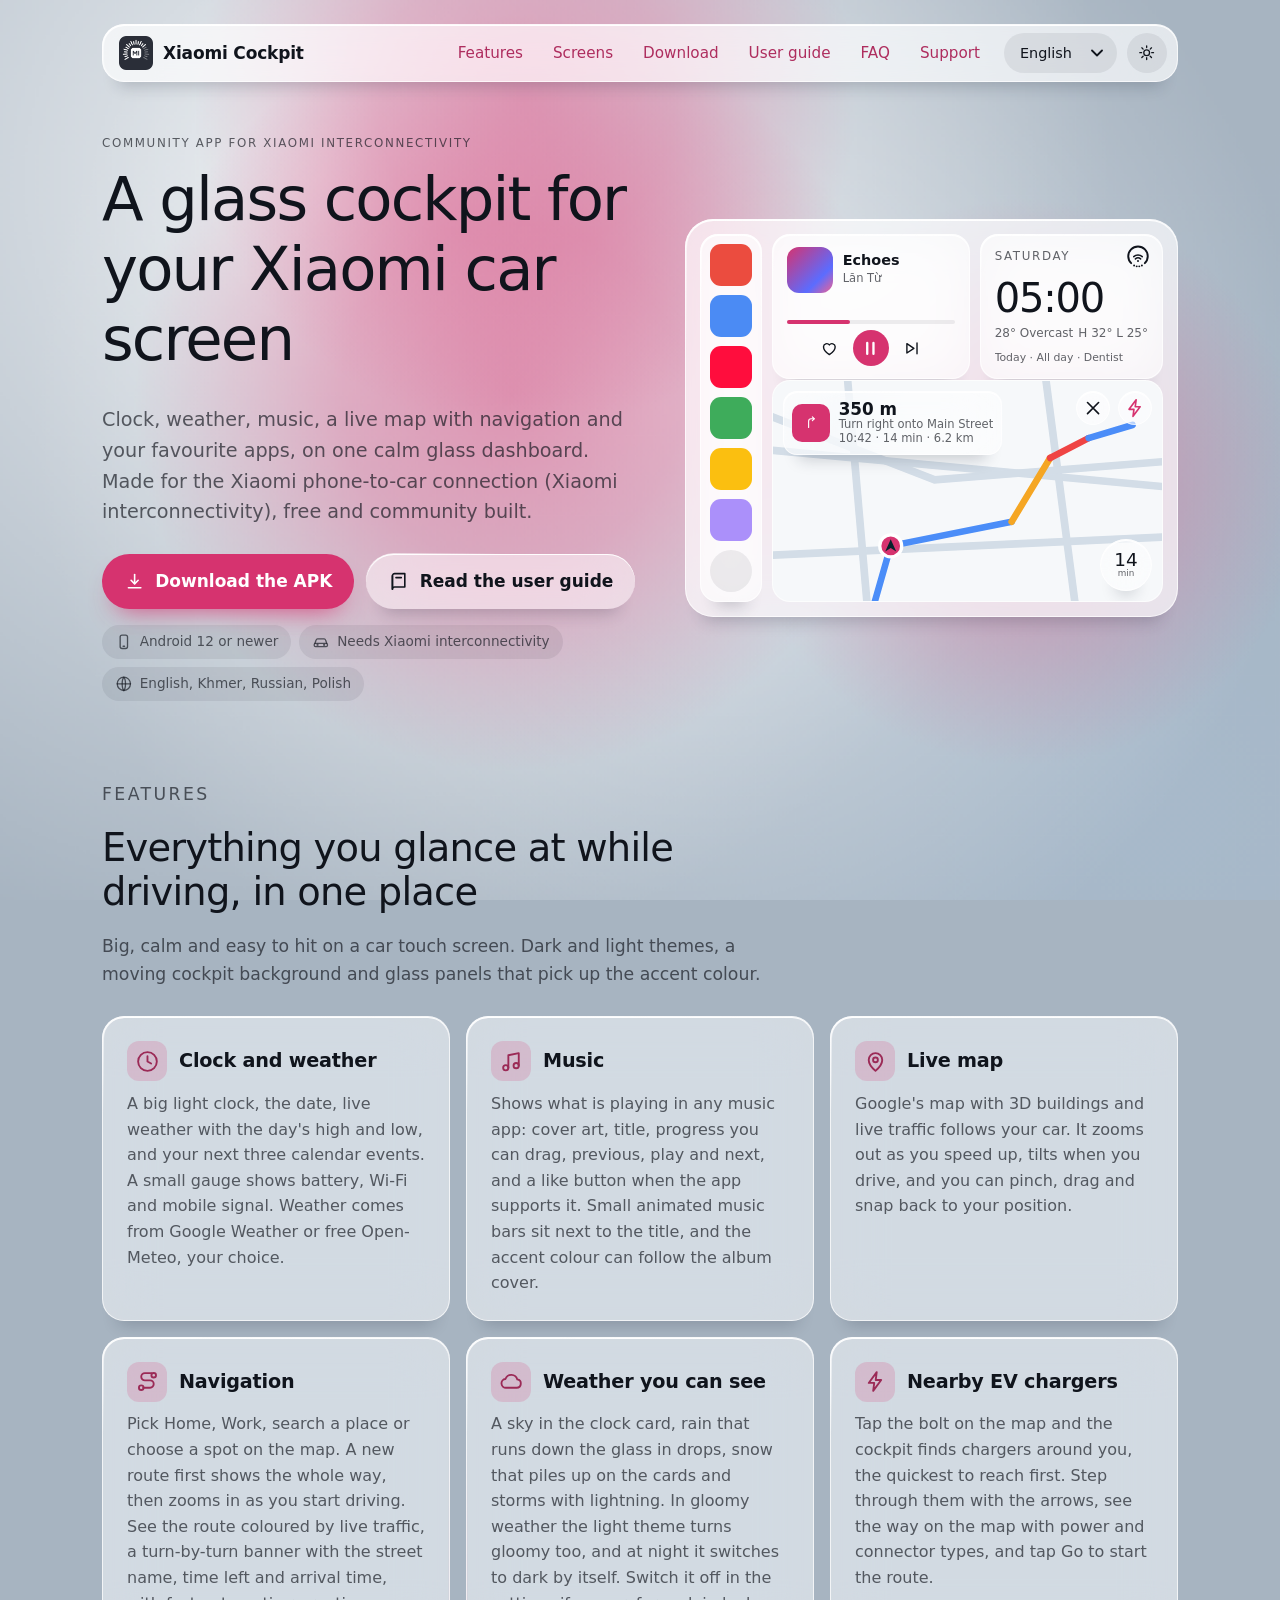
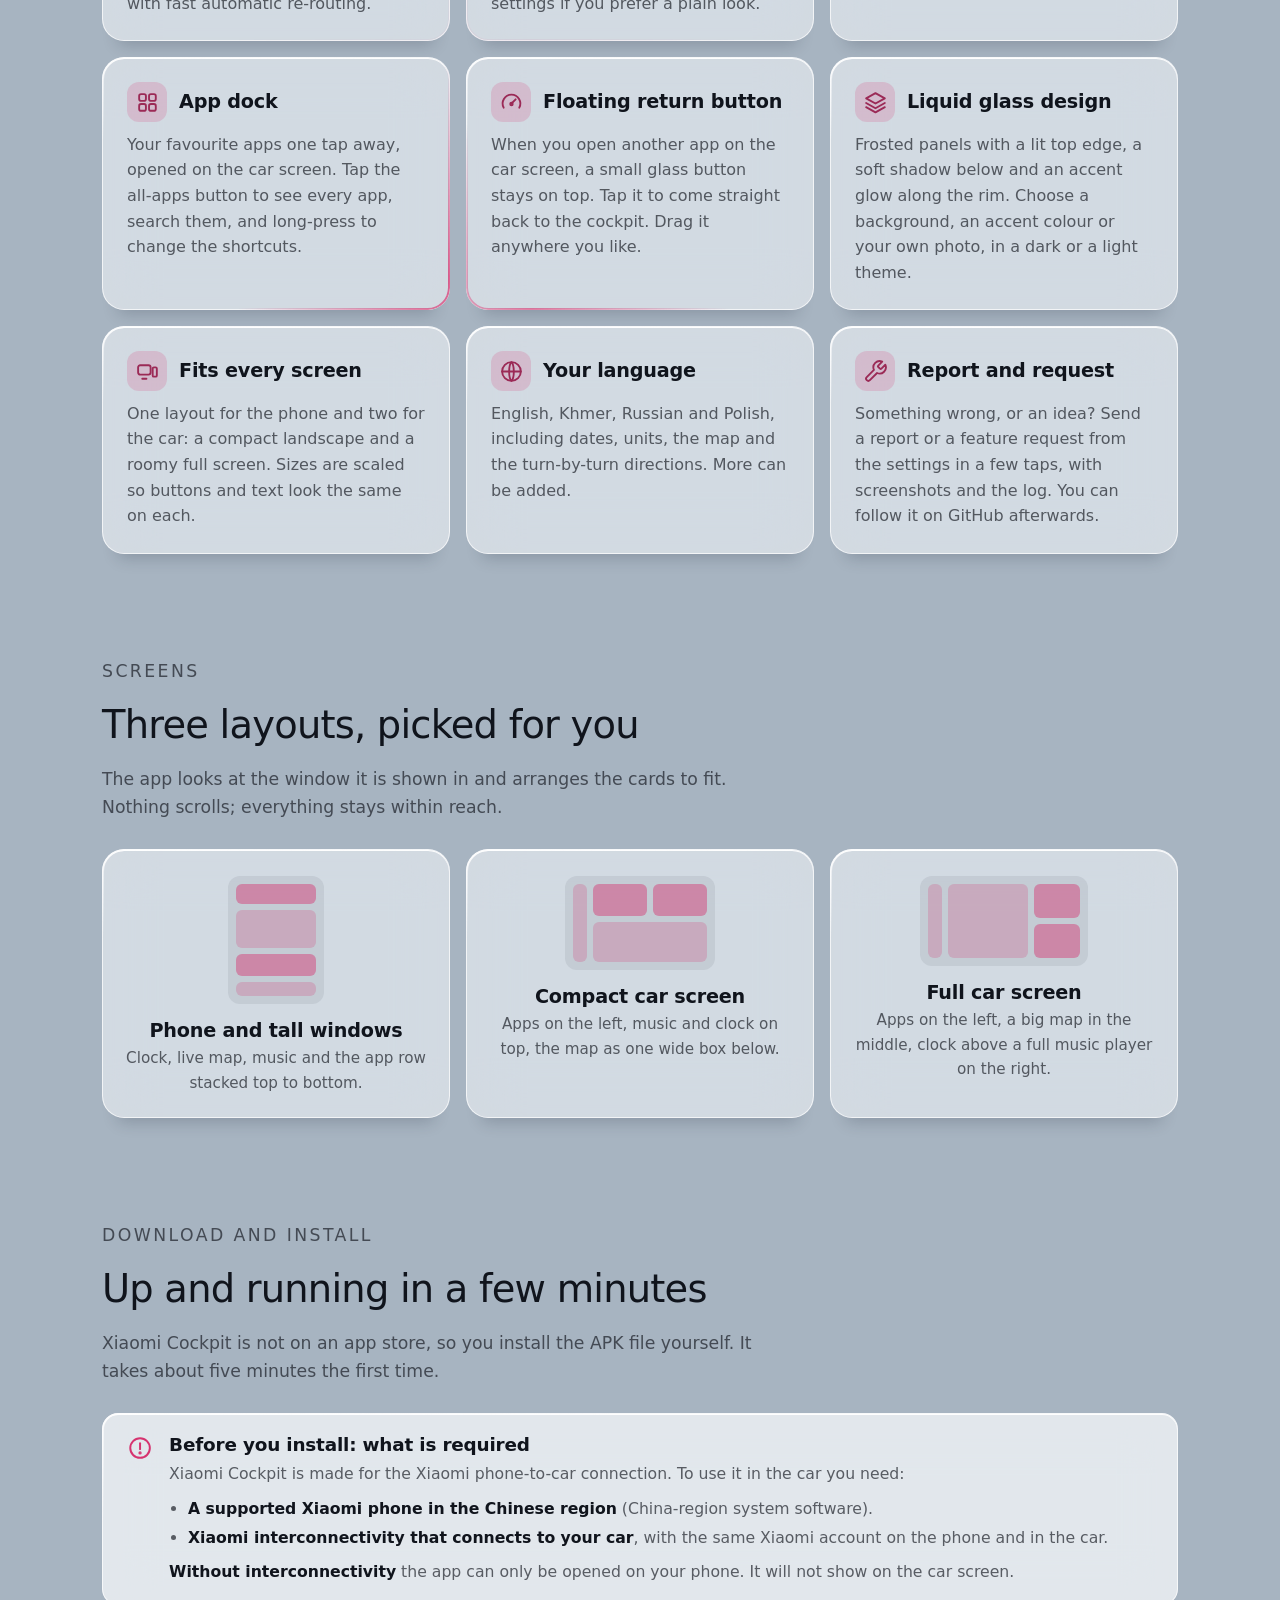
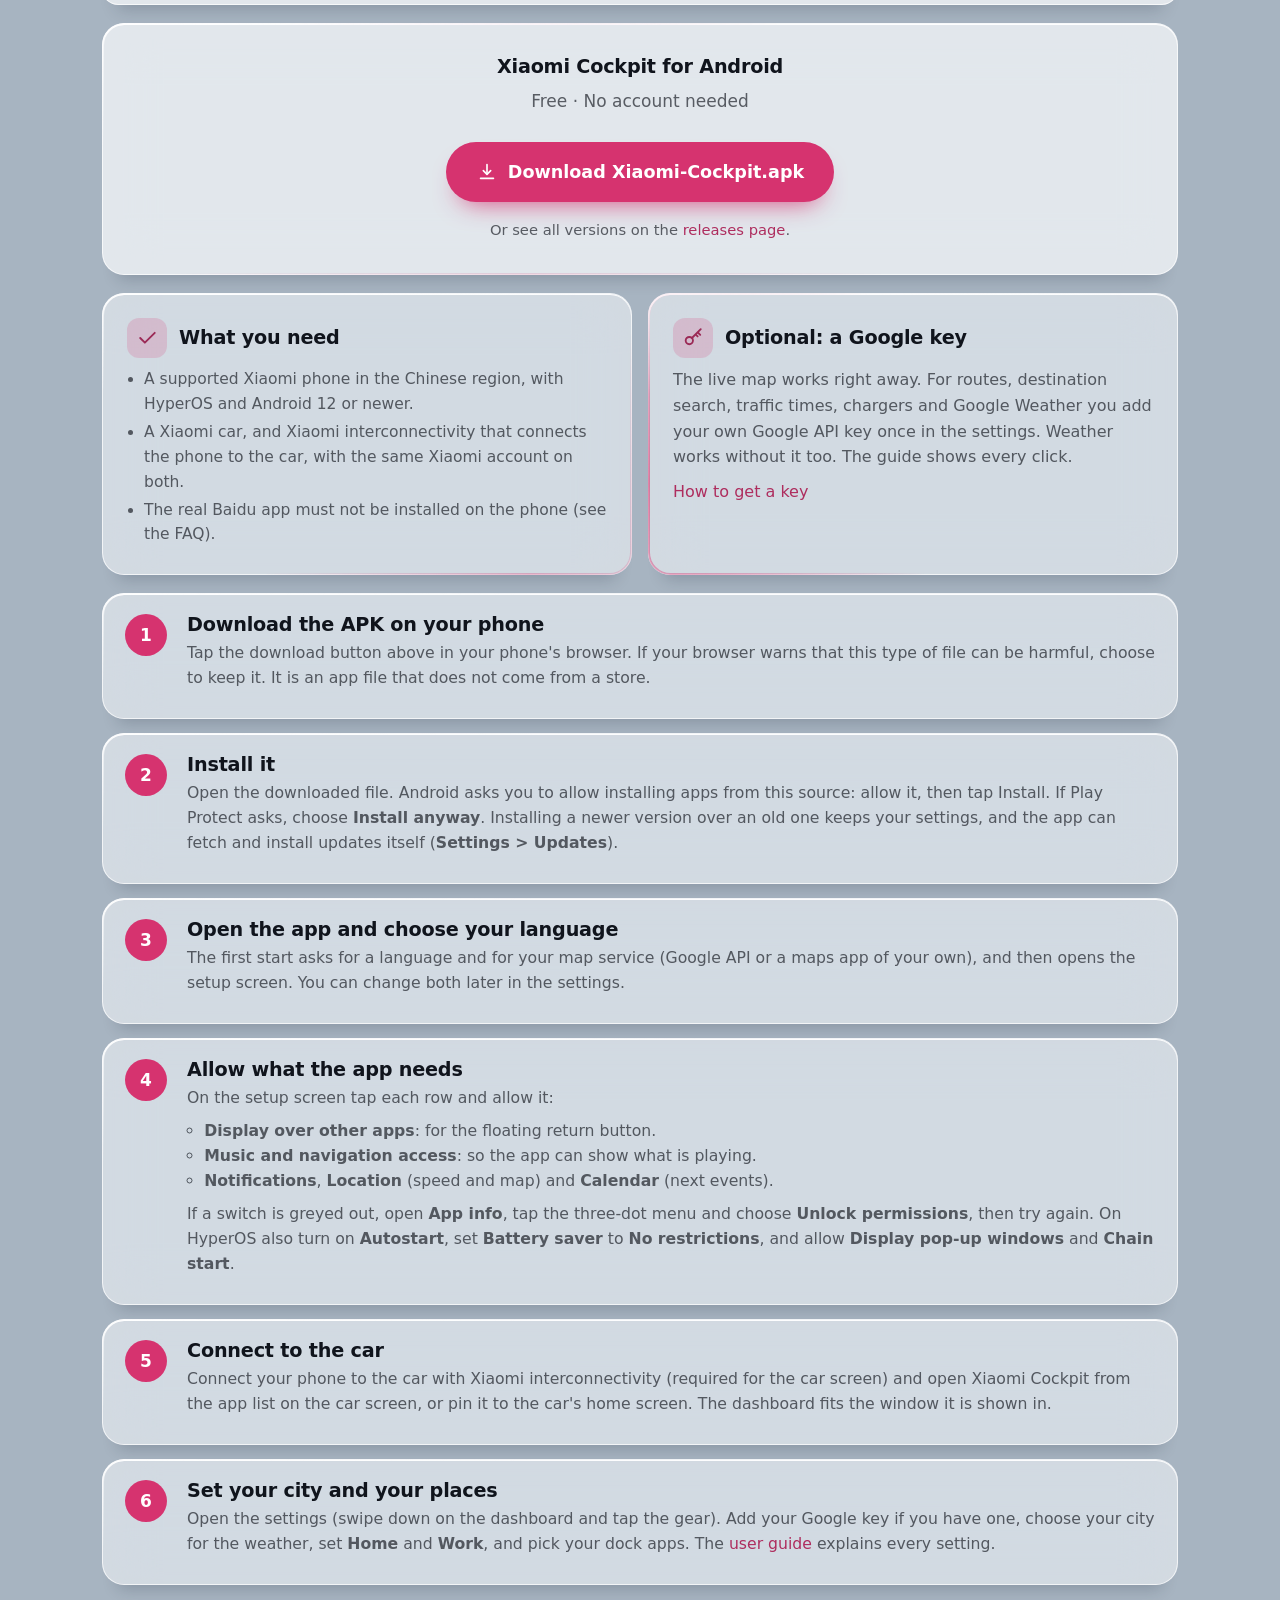
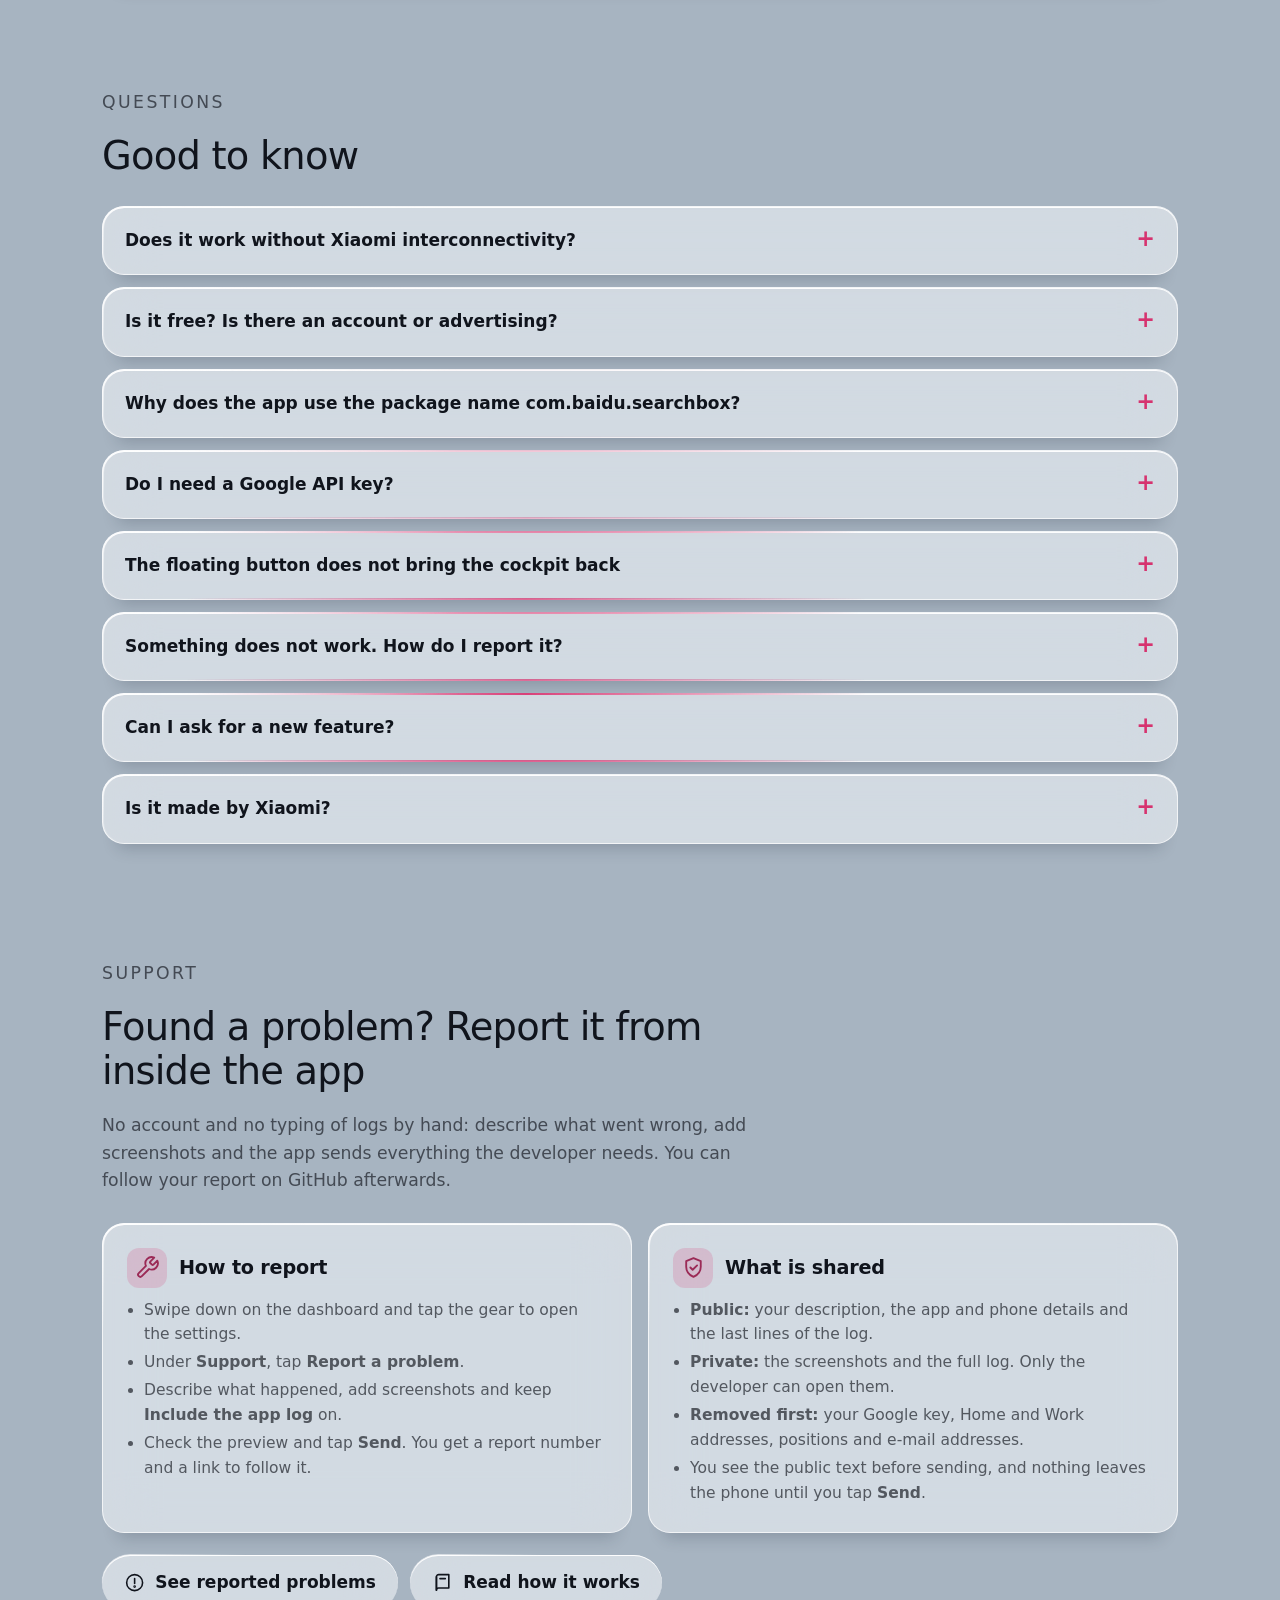
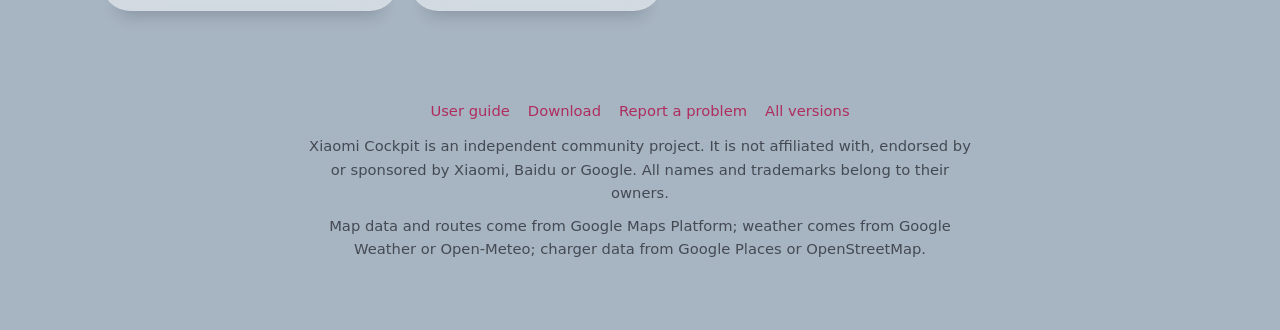
==== index.html @ d4e4d749 "Website: cache-busting version on CSS/JS links Co-Authored-By: Claude Sonnet 5.5 <noreply@anthropic." ====
<!doctype html>
<html lang="en" data-theme="dark">
<head>
<meta charset="utf-8">
<meta name="viewport" content="width=device-width, initial-scale=1">
<title>Xiaomi Cockpit: a glass cockpit for your Xiaomi car screen</title>
<meta name="description" content="Xiaomi Cockpit is a free community app that turns your Xiaomi car screen into a glass cockpit: clock, weather, music, a live map with navigation, and your favourite apps. Download the APK and follow the guide.">
<meta name="theme-color" content="#0a1621">
<meta property="og:title" content="Xiaomi Cockpit">
<meta property="og:description" content="A glass cockpit for your Xiaomi car screen: clock, weather, music, live map and apps.">
<meta property="og:type" content="website">
<meta property="og:url" content="https://xiaomi-cockpit.github.io/">
<meta name="color-scheme" content="dark light">
<style>html{background:#0a1621}html[data-theme=light]{background:#a7b4c1}</style>
<link rel="icon" href="assets/brand/icon-192.png" type="image/png" sizes="192x192">
<link rel="apple-touch-icon" href="apple-touch-icon.png">
<meta property="og:image" content="https://xiaomi-cockpit.github.io/assets/brand/icon-512.png">
<link rel="stylesheet" href="assets/style.css?v=202610050542">
<script>
  /* set the theme before the page paints, so there is no flash */
  (function () {
    try {
      var q = /[?&]theme=(light|dark)/.exec(location.search);
      var t = q ? q[1] : localStorage.getItem("cockpit-theme");
      if (t !== "light" && t !== "dark") t = window.matchMedia && window.matchMedia("(prefers-color-scheme: light)").matches ? "light" : "dark";
      document.documentElement.setAttribute("data-theme", t);
    } catch (e) {}
  })();
</script>
</head>
<body>
<canvas id="bg" aria-hidden="true"></canvas>

<header class="top">
  <div class="wrap">
    <nav class="nav glass strong" aria-label="Main">
      <a class="brand" href="./"><span class="mark"><img src="assets/brand/Xiaomi-Cockpit-icon-512-rounded.png" alt="" width="32" height="32"></span>Xiaomi Cockpit</a>
      <ul>
        <li><a href="#features">Features</a></li>
        <li><a href="#screens">Screens</a></li>
        <li><a href="#install">Download</a></li>
        <li><a href="guide.html">User guide</a></li>
        <li><a href="#faq">FAQ</a></li>
        <li><a href="#support">Support</a></li>
      </ul>
      <button class="iconbtn" id="theme-btn" type="button" aria-label="Switch between dark and light theme" title="Dark / light">
        <svg class="ic moon" aria-hidden="true"><use href="assets/icons.svg#i-moon"/></svg>
        <svg class="ic sun" aria-hidden="true"><use href="assets/icons.svg#i-sun"/></svg>
      </button>
      <button class="iconbtn" id="menu-btn" type="button" aria-label="Menu" aria-expanded="false"><svg class="ic" aria-hidden="true"><use href="assets/icons.svg#i-menu"/></svg></button>
    </nav>
  </div>
</header>

<main>
<div class="wrap">

  <!-- hero -->
  <div class="hero">
    <div class="reveal">
      <p class="tiny">Community app for Xiaomi interconnectivity</p>
      <h1>A glass cockpit for your Xiaomi car screen</h1>
      <p class="sub">Clock, weather, music, a live map with navigation and your favourite apps, on one calm glass dashboard. Made for the Xiaomi phone-to-car connection (Xiaomi interconnectivity), free and community built.</p>
      <div class="cta">
        <a class="btn primary" href="https://github.com/xiaomi-cockpit/xiaomi-cockpit.github.io/releases/latest/download/Xiaomi-Cockpit.apk"><svg class="ic" aria-hidden="true"><use href="assets/icons.svg#i-download"/></svg>Download the APK</a>
        <a class="btn ghost glass" href="guide.html"><svg class="ic" aria-hidden="true"><use href="assets/icons.svg#i-book"/></svg>Read the user guide</a>
      </div>
      <div class="badges">
        <span class="chip" hidden><svg class="ic" aria-hidden="true"><use href="assets/icons.svg#i-check"/></svg>Latest <b data-version hidden></b></span>
        <span class="chip"><svg class="ic" aria-hidden="true"><use href="assets/icons.svg#i-phone"/></svg>Android 12 or newer</span>
        <span class="chip"><svg class="ic" aria-hidden="true"><use href="assets/icons.svg#i-car"/></svg>Needs Xiaomi interconnectivity</span>
        <span class="chip"><svg class="ic" aria-hidden="true"><use href="assets/icons.svg#i-globe"/></svg>English, Khmer, Russian, Polish</span>
      </div>
    </div>

    <!-- a drawn preview of the dashboard on the car screen -->
    <div class="reveal" aria-hidden="true">
      <div class="carscreen glass strong">
        <div class="screen">
          <div class="mdock glass">
            <i style="--c:#ea4335"></i><i style="--c:#4285f4"></i><i style="--c:#ff0033"></i><i style="--c:#34a853"></i><i style="--c:#fbbc04"></i><i style="--c:#a78bfa"></i><i></i>
          </div>
          <div class="mmain">
            <div class="mtop">
            <div class="mmusic glass">
              <div class="row"><div class="cover"></div><div><div class="ttl">Echoes</div><div class="art">Lăn Từ</div></div></div>
              <div>
                <div class="prog"><i></i></div>
                <div class="ctrl">
                  <svg class="ic" aria-hidden="true"><use href="assets/icons.svg#i-heart"/></svg>
                  <span class="pl"><svg class="ic" viewBox="0 0 24 24" aria-hidden="true"><path d="M8 5v14M16 5v14" stroke-width="3"/></svg></span>
                  <svg class="ic" viewBox="0 0 24 24" aria-hidden="true"><path d="M18 5v14M14 12L5 6v12z"/></svg>
                </div>
              </div>
            </div>
            <div class="mclock glass">
              <div class="mc-top"><span class="tiny">Saturday</span>
                <svg class="gauge" viewBox="0 0 40 40" aria-hidden="true"><path d="M9.5 29.5A15 15 0 1 1 30.5 29.5" class="ring"/><path d="M13.5 19.5a9.5 9.5 0 0 1 13 0M16 23a6 6 0 0 1 8 0" class="wifi"/><circle cx="20" cy="26.2" r="1.5"/><g class="dots"><circle cx="14" cy="33" r="1.5"/><circle cx="18" cy="34.4" r="1.5"/><circle cx="22" cy="34.4" r="1.5"/><circle cx="26" cy="33" r="1.5"/></g></svg></div>
              <div class="t" id="mock-time">10:28</div>
              <div class="w"><span>28° Overcast</span><span>H 32° L 25°</span></div>
              <div class="ev1">Today · All day · Dentist</div>
            </div>
            </div>
            <div class="mmap">
            <svg class="streets" viewBox="0 0 400 200" preserveAspectRatio="xMidYMid slice">
              <path class="street" d="M-10 60 L420 100"/><path class="street" d="M-10 160 L420 140"/>
              <path class="street" d="M90 -10 L110 220"/><path class="street" d="M270 -10 L300 220"/>
              <path class="street" d="M-10 20 L170 90 L420 70"/>
              <g class="routeg"><path class="route" d="M110 220 L130 150 L240 128"/><path class="route slow" d="M240 128 L275 70"/><path class="route jam" d="M275 70 L310 52"/><path class="route" d="M310 52 L350 40"/></g>
              <g class="pins"><g transform="translate(180 60)"><circle r="9"/><path d="M1.5-5.5L-3 .8h3L-1.5 5.5 3-.8H0z"/></g><g transform="translate(330 150)"><circle r="9"/><path d="M1.5-5.5L-3 .8h3L-1.5 5.5 3-.8H0z"/></g><g transform="translate(60 100)"><circle r="9"/><path d="M1.5-5.5L-3 .8h3L-1.5 5.5 3-.8H0z"/></g></g>
              <g transform="translate(130 150)"><circle class="car" r="10"/><path d="M0-6 L5 5 L0 2 L-5 5Z" fill="#06222b"/></g>
            </svg>
            <div class="mbanner glass">
              <span class="turn"><svg class="ic" viewBox="0 0 24 24" aria-hidden="true"><path d="M9 20V10a4 4 0 0 1 4-4h5"/><path d="M15 3l3 3-3 3"/></svg></span>
              <div><b>350 m</b><span>Turn right onto Main Street</span><span>10:42 · 14 min · 6.2 km</span></div>
            </div>
            <div class="mbtns">
              <span class="rb glass x"><svg class="ic" viewBox="0 0 24 24" aria-hidden="true"><path d="M6 6l12 12M18 6L6 18"/></svg></span>
              <span class="rb glass bolt"><svg class="ic" aria-hidden="true"><use href="assets/icons.svg#i-bolt"/></svg></span>
            </div>
            <div class="eta glass"><div>14<small>min</small></div></div>
            <div class="evcard glass">
              <div class="evh"><b>Nirouth Charging</b><span class="evc">2 / 15</span></div>
              <div class="evm">4 min · 2.1 km</div>
              <div class="evm dim">CCS2 · GB/T</div>
              <div class="evp">Nirouth · Chbar Ampov · Phnom Penh</div>
              <div class="evb"><span class="go">Go</span></div>
            </div>
          </div>
          </div>
        </div>
      </div>
    </div>
  </div>

  <!-- features -->
  <section id="features">
    <div class="sec-head reveal">
      <p class="tiny">Features</p>
      <h2>Everything you glance at while driving, in one place</h2>
      <p>Big, calm and easy to hit on a car touch screen. Dark and light themes, a moving cockpit background and glass panels that pick up the accent colour.</p>
    </div>
    <div class="grid f3">
      <article class="card glass reveal"><h3><span class="badge"><svg class="ic" aria-hidden="true"><use href="assets/icons.svg#i-clock"/></svg></span>Clock and weather</h3>
        <p>A big light clock, the date, live weather with the day's high and low, and your next three calendar events. A small gauge shows battery, Wi-Fi and mobile signal. Weather comes from Google Weather or free Open-Meteo, your choice.</p></article>
      <article class="card glass reveal"><h3><span class="badge"><svg class="ic" aria-hidden="true"><use href="assets/icons.svg#i-music"/></svg></span>Music</h3>
        <p>Shows what is playing in any music app: cover art, title, progress you can drag, previous, play and next, and a like button when the app supports it. Small animated music bars sit next to the title, and the accent colour can follow the album cover.</p></article>
      <article class="card glass reveal"><h3><span class="badge"><svg class="ic" aria-hidden="true"><use href="assets/icons.svg#i-map"/></svg></span>Live map</h3>
        <p>Google's map with 3D buildings and live traffic follows your car. It zooms out as you speed up, tilts when you drive, and you can pinch, drag and snap back to your position.</p></article>
      <article class="card glass reveal"><h3><span class="badge"><svg class="ic" aria-hidden="true"><use href="assets/icons.svg#i-route"/></svg></span>Navigation</h3>
        <p>Pick Home, Work, search a place or choose a spot on the map. A new route first shows the whole way, then zooms in as you start driving. See the route coloured by live traffic, a turn-by-turn banner with the street name, time left and arrival time, with fast automatic re-routing.</p></article>
      <article class="card glass reveal"><h3><span class="badge"><svg class="ic" aria-hidden="true"><use href="assets/icons.svg#i-weather"/></svg></span>Weather you can see</h3>
        <p>A sky in the clock card, rain that runs down the glass in drops, snow that piles up on the cards and storms with lightning. In gloomy weather the light theme turns gloomy too, and at night it switches to dark by itself. Switch it off in the settings if you prefer a plain look.</p></article>
      <article class="card glass reveal"><h3><span class="badge"><svg class="ic" aria-hidden="true"><use href="assets/icons.svg#i-bolt"/></svg></span>Nearby EV chargers</h3>
        <p>Tap the bolt on the map and the cockpit finds chargers around you, the quickest to reach first. Step through them with the arrows, see the way on the map with power and connector types, and tap Go to start the route.</p></article>
      <article class="card glass reveal"><h3><span class="badge"><svg class="ic" aria-hidden="true"><use href="assets/icons.svg#i-apps"/></svg></span>App dock</h3>
        <p>Your favourite apps one tap away, opened on the car screen. Tap the all-apps button to see every app, search them, and long-press to change the shortcuts.</p></article>
      <article class="card glass reveal"><h3><span class="badge"><svg class="ic" aria-hidden="true"><use href="assets/icons.svg#i-gauge"/></svg></span>Floating return button</h3>
        <p>When you open another app on the car screen, a small glass button stays on top. Tap it to come straight back to the cockpit. Drag it anywhere you like.</p></article>
      <article class="card glass reveal"><h3><span class="badge"><svg class="ic" aria-hidden="true"><use href="assets/icons.svg#i-glass"/></svg></span>Liquid glass design</h3>
        <p>Frosted panels with a lit top edge, a soft shadow below and an accent glow along the rim. Choose a background, an accent colour or your own photo, in a dark or a light theme.</p></article>
      <article class="card glass reveal"><h3><span class="badge"><svg class="ic" aria-hidden="true"><use href="assets/icons.svg#i-screens"/></svg></span>Fits every screen</h3>
        <p>One layout for the phone and two for the car: a compact landscape and a roomy full screen. Sizes are scaled so buttons and text look the same on each.</p></article>
      <article class="card glass reveal"><h3><span class="badge"><svg class="ic" aria-hidden="true"><use href="assets/icons.svg#i-globe"/></svg></span>Your language</h3>
        <p>English, Khmer, Russian and Polish, including dates, units, the map and the turn-by-turn directions. More can be added.</p></article>
      <article class="card glass reveal"><h3><span class="badge"><svg class="ic" aria-hidden="true"><use href="assets/icons.svg#i-wrench"/></svg></span>Report and request</h3>
        <p>Something wrong, or an idea? Send a report or a feature request from the settings in a few taps, with screenshots and the log. You can follow it on GitHub afterwards.</p></article>
    </div>
  </section>

  <!-- screens -->
  <section id="screens">
    <div class="sec-head reveal">
      <p class="tiny">Screens</p>
      <h2>Three layouts, picked for you</h2>
      <p>The app looks at the window it is shown in and arranges the cards to fit. Nothing scrolls; everything stays within reach.</p>
    </div>
    <div class="sizes">
      <div class="size glass reveal">
        <div class="wf" style="width:96px;grid-template-rows:20px 38px 22px 14px"><i></i><i class="m"></i><i></i><i class="m"></i></div>
        <h3>Phone and tall windows</h3><p>Clock, live map, music and the app row stacked top to bottom.</p>
      </div>
      <div class="size glass reveal">
        <div class="wf" style="width:150px;grid-template-columns:14px 1fr 1fr;grid-template-rows:32px 40px"><i class="m" style="grid-row:1/3"></i><i></i><i></i><i class="m" style="grid-column:2/4"></i></div>
        <h3>Compact car screen</h3><p>Apps on the left, music and clock on top, the map as one wide box below.</p>
      </div>
      <div class="size glass reveal">
        <div class="wf" style="width:168px;grid-template-columns:14px 1fr 46px;grid-template-rows:34px 34px"><i class="m" style="grid-row:1/3"></i><i class="m" style="grid-row:1/3"></i><i></i><i></i></div>
        <h3>Full car screen</h3><p>Apps on the left, a big map in the middle, clock above a full music player on the right.</p>
      </div>
    </div>
  </section>

  <!-- download and install -->
  <section id="install">
    <div class="sec-head reveal">
      <p class="tiny">Download and install</p>
      <h2>Up and running in a few minutes</h2>
      <p>Xiaomi Cockpit is not on an app store, so you install the APK file yourself. It takes about five minutes the first time.</p>
    </div>

    <div class="note warn glass strong reveal" id="requirements">
      <svg class="ic" aria-hidden="true"><use href="assets/icons.svg#i-alert"/></svg>
      <div>
        <h3>Before you install: what is required</h3>
        <p>Xiaomi Cockpit is made for the Xiaomi phone-to-car connection. To use it in the car you need:</p>
        <ul>
          <li><b>A supported Xiaomi phone in the Chinese region</b> (China-region system software).</li>
          <li><b>Xiaomi interconnectivity that connects to your car</b>, with the same Xiaomi account on the phone and in the car.</li>
        </ul>
        <p><b>Without interconnectivity</b> the app can only be opened on your phone. It will not show on the car screen.</p>
      </div>
    </div>

    <div class="dl-box glass strong reveal">
      <h3>Xiaomi Cockpit for Android</h3>
      <p class="dim"><span>Free · No account needed</span> <span class="chip" hidden style="margin-left:6px"><b data-version hidden></b></span></p>
      <a class="btn primary" href="https://github.com/xiaomi-cockpit/xiaomi-cockpit.github.io/releases/latest/download/Xiaomi-Cockpit.apk"><svg class="ic" aria-hidden="true"><use href="assets/icons.svg#i-download"/></svg>Download Xiaomi-Cockpit.apk</a>
      <p class="dim" style="margin:10px 0 0;font-size:.92rem">Or see all versions on the <a href="https://github.com/xiaomi-cockpit/xiaomi-cockpit.github.io/releases">releases page</a>.</p>
    </div>

    <div class="grid f2" style="margin-bottom:18px">
      <div class="card glass reveal"><h3><span class="badge"><svg class="ic" aria-hidden="true"><use href="assets/icons.svg#i-check"/></svg></span>What you need</h3>
        <ul>
          <li>A supported Xiaomi phone in the Chinese region, with HyperOS and Android 12 or newer.</li>
          <li>A Xiaomi car, and Xiaomi interconnectivity that connects the phone to the car, with the same Xiaomi account on both.</li>
          <li>The real Baidu app must not be installed on the phone (see the FAQ).</li>
        </ul></div>
      <div class="card glass reveal"><h3><span class="badge"><svg class="ic" aria-hidden="true"><use href="assets/icons.svg#i-key"/></svg></span>Optional: a Google key</h3>
        <p>The live map works right away. For routes, destination search, traffic times, chargers and Google Weather you add your own Google API key once in the settings. Weather works without it too. The guide shows every click.</p>
        <p style="margin-top:.6em"><a href="guide.html#google-key">How to get a key</a></p></div>
    </div>

    <ol class="steps" style="list-style:none;margin:0;padding:0">
      <li class="step glass reveal"><span class="n"></span><div><h3>Download the APK on your phone</h3><p>Tap the download button above in your phone's browser. If your browser warns that this type of file can be harmful, choose to keep it. It is an app file that does not come from a store.</p></div></li>
      <li class="step glass reveal"><span class="n"></span><div><h3>Install it</h3><p>Open the downloaded file. Android asks you to allow installing apps from this source: allow it, then tap Install. If Play Protect asks, choose <b>Install anyway</b>. Installing a newer version over an old one keeps your settings, and the app can fetch and install updates itself (<b>Settings &gt; Updates</b>).</p></div></li>
      <li class="step glass reveal"><span class="n"></span><div><h3>Open the app and choose your language</h3><p>The first start asks for a language and for your map service (Google API or a maps app of your own), and then opens the setup screen. You can change both later in the settings.</p></div></li>
      <li class="step glass reveal"><span class="n"></span><div><h3>Allow what the app needs</h3>
        <p>On the setup screen tap each row and allow it:</p>
        <ul><li><b>Display over other apps</b>: for the floating return button.</li><li><b>Music and navigation access</b>: so the app can show what is playing.</li><li><b>Notifications</b>, <b>Location</b> (speed and map) and <b>Calendar</b> (next events).</li></ul>
        <p>If a switch is greyed out, open <b>App info</b>, tap the three-dot menu and choose <b>Unlock permissions</b>, then try again. On HyperOS also turn on <b>Autostart</b>, set <b>Battery saver</b> to <b>No restrictions</b>, and allow <b>Display pop-up windows</b> and <b>Chain start</b>.</p></div></li>
      <li class="step glass reveal"><span class="n"></span><div><h3>Connect to the car</h3><p>Connect your phone to the car with Xiaomi interconnectivity (required for the car screen) and open Xiaomi Cockpit from the app list on the car screen, or pin it to the car's home screen. The dashboard fits the window it is shown in.</p></div></li>
      <li class="step glass reveal"><span class="n"></span><div><h3>Set your city and your places</h3><p>Open the settings (swipe down on the dashboard and tap the gear). Add your Google key if you have one, choose your city for the weather, set <b>Home</b> and <b>Work</b>, and pick your dock apps. The <a href="guide.html">user guide</a> explains every setting.</p></div></li>
    </ol>
  </section>

  <!-- faq -->
  <section id="faq">
    <div class="sec-head reveal"><p class="tiny">Questions</p><h2>Good to know</h2></div>
    <details class="faq glass reveal"><summary>Does it work without Xiaomi interconnectivity?</summary><div class="a"><p>Only on the phone. Without interconnectivity the app can be opened on your phone, but it cannot be shown on the car screen. To use it in the car you need a supported Xiaomi phone in the Chinese region that can connect to the car with Xiaomi interconnectivity.</p></div></details>
    <details class="faq glass reveal"><summary>Is it free? Is there an account or advertising?</summary><div class="a"><p>It is free, community built, and has no account and no advertising.</p></div></details>
    <details class="faq glass reveal"><summary>Why does the app use the package name com.baidu.searchbox?</summary><div class="a"><p>The car only lists apps it knows. Xiaomi Cockpit uses a package name the car already accepts so it can appear on the car screen. The side effect is that it cannot be on the real Baidu app's phone at the same time: if the real Baidu app is installed, Android refuses the install with a "conflicting signatures" message. Uninstall the Baidu app first.</p></div></details>
    <details class="faq glass reveal"><summary>Do I need a Google API key?</summary><div class="a"><p>Not to see the map. The live Google map is built in. The key is needed for routes, destination search and traffic times (so Home, Work and "Set destination" work), for the nearby chargers' details and for Google Weather. Without it weather comes from Open-Meteo and chargers from OpenStreetMap. Google gives a free monthly allowance, and the key stays on your phone. See <a href="guide.html#google-key">the guide</a>.</p></div></details>
    <details class="faq glass reveal"><summary>The floating button does not bring the cockpit back</summary><div class="a"><p>Tap it once and wait about two seconds. Make sure <b>Display over other apps</b> is allowed and <b>Autostart</b> is on for the app. More tips are in the <a href="guide.html#troubleshooting">troubleshooting section</a>.</p></div></details>
    <details class="faq glass reveal"><summary>Something does not work. How do I report it?</summary><div class="a"><p>Open <b>Settings &gt; Support &gt; Report a problem</b> in the app, describe the problem and add screenshots. It opens a public report you can follow, and the screenshots and full log stay private. See <a href="#support">Support</a>.</p></div></details>
    <details class="faq glass reveal"><summary>Can I ask for a new feature?</summary><div class="a"><p>Yes. Open <b>Settings &gt; Support &gt; Request a feature</b> in the app and describe your idea. It opens a public request you can follow.</p></div></details>
    <details class="faq glass reveal"><summary>Is it made by Xiaomi?</summary><div class="a"><p>No. It is an independent community project and is not affiliated with Xiaomi, Baidu or Google. Names and trademarks belong to their owners.</p></div></details>
  </section>

  <!-- support -->
  <section id="support">
    <div class="sec-head reveal">
      <p class="tiny">Support</p>
      <h2>Found a problem? Report it from inside the app</h2>
      <p>No account and no typing of logs by hand: describe what went wrong, add screenshots and the app sends everything the developer needs. You can follow your report on GitHub afterwards.</p>
    </div>
    <div class="grid f2">
      <article class="card glass reveal"><h3><span class="badge"><svg class="ic" aria-hidden="true"><use href="assets/icons.svg#i-wrench"/></svg></span>How to report</h3>
        <ul>
          <li>Swipe down on the dashboard and tap the gear to open the settings.</li>
          <li>Under <b>Support</b>, tap <b>Report a problem</b>.</li>
          <li>Describe what happened, add screenshots and keep <b>Include the app log</b> on.</li>
          <li>Check the preview and tap <b>Send</b>. You get a report number and a link to follow it.</li>
        </ul></article>
      <article class="card glass reveal"><h3><span class="badge"><svg class="ic" aria-hidden="true"><use href="assets/icons.svg#i-shield"/></svg></span>What is shared</h3>
        <ul>
          <li><b>Public:</b> your description, the app and phone details and the last lines of the log.</li>
          <li><b>Private:</b> the screenshots and the full log. Only the developer can open them.</li>
          <li><b>Removed first:</b> your Google key, Home and Work addresses, positions and e-mail addresses.</li>
          <li>You see the public text before sending, and nothing leaves the phone until you tap <b>Send</b>.</li>
        </ul></article>
    </div>
    <div class="reveal" style="display:flex;flex-wrap:wrap;gap:12px;margin-top:22px">
      <a class="btn ghost glass" href="https://github.com/xiaomi-cockpit/xiaomi-cockpit.github.io/issues"><svg class="ic" aria-hidden="true"><use href="assets/icons.svg#i-alert"/></svg>See reported problems</a>
      <a class="btn ghost glass" href="guide.html#report"><svg class="ic" aria-hidden="true"><use href="assets/icons.svg#i-book"/></svg>Read how it works</a>
    </div>
  </section>
</div>
</main>

<footer>
  <div class="wrap">
    <div class="links"><a href="guide.html">User guide</a><a href="#install">Download</a><a href="#support">Report a problem</a><a href="https://github.com/xiaomi-cockpit/xiaomi-cockpit.github.io/releases">All versions</a></div>
    <p>Xiaomi Cockpit is an independent community project. It is not affiliated with, endorsed by or sponsored by Xiaomi, Baidu or Google. All names and trademarks belong to their owners.</p>
    <p>Map data and routes come from Google Maps Platform; weather comes from Google Weather or Open-Meteo; charger data from Google Places or OpenStreetMap.</p>
  </div>
</footer>

<script src="assets/i18n.js?v=202610050542" defer></script>
<script src="assets/site.js?v=202610050542" defer></script>
</body>
</html>
---- assets/style.css ----
/* Xiaomi Cockpit website: the app's glass look (cockpit background, bubbles, accent colours, glass panels). */

:root {
  --r: 22px;
  --accent: #7fe3c4;
  --on-accent: #06222b;
  --accent-rgb: 127, 227, 196;
  --font: system-ui, -apple-system, "Segoe UI", Roboto, "Helvetica Neue", Arial, "Noto Sans", sans-serif;
  --maxw: 1120px;
  --ease: cubic-bezier(.2, .7, .2, 1);
}

:root[data-theme="dark"] {
  color-scheme: dark;
  --bg: #0a1621;
  --text: #ffffff;
  --dim: rgba(255, 255, 255, .64);
  --glass: rgba(191, 216, 242, .075);
  --glass-strong: rgba(191, 216, 242, .15);
  --rim: rgba(191, 216, 242, .13);
  --lit: rgba(255, 255, 255, .55);
  --shadow: rgba(0, 0, 0, .46);
  --map-bg: #111d2a;
  --map-line: #243649;
  --chip: rgba(255, 255, 255, .08);
}

:root[data-theme="light"] {
  color-scheme: light;
  --bg: #a7b4c1;
  --text: #10141c;
  --dim: rgba(16, 20, 28, .66);
  --glass: rgba(255, 255, 255, .5);
  --glass-strong: rgba(255, 255, 255, .68);
  --rim: rgba(255, 255, 255, .7);
  --lit: rgba(255, 255, 255, .95);
  --shadow: rgba(27, 37, 56, .22);
  --map-bg: #f6f8fa;
  --map-line: #d3dde7;
  --chip: rgba(16, 20, 28, .07);
}

* { box-sizing: border-box; }
[hidden] { display: none !important; }
html { background: var(--bg); transition: background-color .4s; scroll-behavior: smooth; -webkit-text-size-adjust: 100%; }
body {
  margin: 0;
  font-family: var(--font);
  font-size: 17px;
  line-height: 1.6;
  color: var(--text);
  min-height: 100vh;
  transition: color .4s;
  /* own stacking context: the background canvas (z-index -1) always paints above the page colour and below the content */
  position: relative;
  z-index: 0;
}
#bg { position: fixed; inset: 0; width: 100%; height: 100%; z-index: -1; display: block; }
a { color: var(--accent); text-decoration: none; }
:root[data-theme="light"] a:not(.btn) { color: color-mix(in srgb, var(--accent) 80%, #10141c); }
a:hover { text-decoration: underline; }
img, svg { max-width: 100%; }
.wrap { width: 100%; max-width: var(--maxw); margin: 0 auto; padding: 0 22px; }
h1, h2, h3 { line-height: 1.15; margin: 0 0 .5em; font-weight: 600; letter-spacing: -.01em; }
h1 { font-size: clamp(2.4rem, 5.2vw, 3.8rem); font-weight: 300; letter-spacing: -.03em; }
h2 { font-size: clamp(1.7rem, 3.4vw, 2.4rem); font-weight: 400; letter-spacing: -.02em; }
h3 { font-size: 1.2rem; }
p { margin: 0 0 1em; }
.dim { color: var(--dim); }
.tiny {
  font-size: .74rem;
  letter-spacing: .14em;
  text-transform: uppercase;
  color: var(--dim);
  font-weight: 500;
}
.ic { width: 1.3em; height: 1.3em; stroke: currentColor; fill: none; stroke-width: 1.8; stroke-linecap: round; stroke-linejoin: round; flex: none; }

/* ---------- glass ---------- */
.glass {
  position: relative;
  border-radius: var(--r);
  background: var(--glass);
  border: 1px solid var(--rim);
  -webkit-backdrop-filter: blur(26px) saturate(1.3);
  backdrop-filter: blur(26px) saturate(1.3);
  /* the light comes from above: a lit top edge and a soft shadow only under the bottom edge */
  box-shadow: inset 0 1px 0 var(--lit), 0 20px 16px -16px var(--shadow);
  transition: background-color .4s, box-shadow .4s;
}
.glass.strong { background: var(--glass-strong); }
.glass::before, .glass::after {
  content: "";
  position: absolute;
  inset: -1px;
  border-radius: inherit;
  padding: 1.6px;
  pointer-events: none;
  -webkit-mask: linear-gradient(#000 0 0) content-box, linear-gradient(#000 0 0);
  -webkit-mask-composite: xor;
  mask: linear-gradient(#000 0 0) content-box, linear-gradient(#000 0 0);
  mask-composite: exclude;
}
/* static light: top edge and the top-left curve */
.glass::after { background: linear-gradient(168deg, var(--lit) 0%, transparent 26%); opacity: .8; }
/* live accent glow where a background bubble crosses the edge (set from site.js) */
.glass::before {
  background: radial-gradient(circle at var(--gx, 50%) var(--gy, 50%), var(--accent) 0, rgba(var(--accent-rgb), .0) 52%);
  opacity: var(--ga, 0);
  transition: opacity .25s linear;
}
@supports not ((backdrop-filter: blur(1px)) or (-webkit-backdrop-filter: blur(1px))) {
  :root[data-theme="dark"] .glass { background: rgba(26, 42, 58, .82); }
  :root[data-theme="light"] .glass { background: rgba(255, 255, 255, .82); }
}

/* ---------- header ---------- */
header.top { position: sticky; top: 12px; z-index: 50; padding-top: 12px; }
.nav { display: flex; align-items: center; gap: 10px; padding: 8px 10px 8px 16px; border-radius: 22px; --r: 22px; }
.brand { display: flex; align-items: center; gap: 10px; color: var(--text) !important; font-weight: 600; letter-spacing: -.01em; text-decoration: none !important; }
.brand .mark { width: 30px; height: 30px; border-radius: 9px; display: grid; place-items: center; background: rgba(var(--accent-rgb), .2); color: var(--accent); }
:root[data-theme="light"] .brand .mark { color: color-mix(in srgb, var(--accent) 75%, #10141c); }
.nav ul { list-style: none; margin: 0 0 0 auto; padding: 0; display: flex; gap: 2px; }
.nav li a { display: block; padding: 8px 14px; border-radius: 14px; color: var(--text); text-decoration: none; font-size: .95rem; }
.nav li a:hover, .nav li a[aria-current="page"] { background: var(--chip); text-decoration: none; }
.iconbtn { width: 40px; height: 40px; border-radius: 50%; border: 0; background: var(--chip); color: var(--text); display: grid; place-items: center; cursor: pointer; flex: none; }
.iconbtn:hover { background: rgba(var(--accent-rgb), .22); }
.iconbtn:focus-visible, .btn:focus-visible, a:focus-visible, summary:focus-visible { outline: 2px solid var(--accent); outline-offset: 2px; }
#menu-btn { display: none; }
#theme-btn .sun, .themerow .sun { display: none; }
:root[data-theme="light"] #theme-btn .sun, :root[data-theme="light"] .themerow .sun { display: block; }
:root[data-theme="light"] #theme-btn .moon, :root[data-theme="light"] .themerow .moon { display: none; }

/* ---------- buttons ---------- */
.btn {
  display: inline-flex; align-items: center; gap: 10px;
  padding: 14px 22px; border-radius: 999px; border: 0; cursor: pointer;
  font: inherit; font-weight: 600; text-decoration: none !important;
  transition: transform .2s var(--ease), box-shadow .2s, background-color .4s;
}
.btn:hover { transform: translateY(-2px); }
.btn.primary { background: var(--accent); color: var(--on-accent) !important; box-shadow: 0 14px 26px -14px rgba(var(--accent-rgb), .9); }
.btn.ghost { color: var(--text) !important; }
.btn .ic { width: 1.25em; height: 1.25em; }

/* ---------- hero ---------- */
.hero { padding: 64px 0 28px; display: grid; grid-template-columns: 1.1fr 1fr; gap: 40px; align-items: center; }
.hero .sub { font-size: 1.2rem; color: var(--dim); max-width: 34em; }
.hero .cta { display: flex; flex-wrap: wrap; gap: 12px; margin: 26px 0 16px; }
.badges { display: flex; flex-wrap: wrap; gap: 8px; }
.chip { display: inline-flex; align-items: center; gap: 7px; padding: 6px 13px; border-radius: 999px; background: var(--chip); font-size: .85rem; color: var(--dim); }
.chip b { color: var(--text); font-weight: 600; }

/* the app preview (a drawn car screen) */
.carscreen { padding: 14px; border-radius: 28px; --r: 28px; }
.screen { position: relative; display: grid; grid-template-columns: 62px 1fr; gap: 10px; aspect-ratio: 1.26 / 1; }
.mmain { display: grid; grid-template-rows: 37% 1fr; gap: 10px; min-height: 0; }
.mtop { display: grid; grid-template-columns: 1.08fr 1fr; gap: 10px; min-height: 0; }
.screen > * { min-width: 0; }
.mdock { display: flex; flex-direction: column; gap: 9px; padding: 9px; border-radius: 18px; --r: 18px; }
.mdock i { display: block; aspect-ratio: 1; border-radius: 11px; background: var(--c, var(--accent)); opacity: .95; }
.mdock i:last-child { background: var(--chip); border-radius: 50%; opacity: 1; }
.mmap { position: relative; min-height: 0; border-radius: 18px; overflow: hidden; background: var(--map-bg); border: 1px solid var(--rim); transition: background-color .4s; }
.mmap svg.streets { position: absolute; inset: 0; width: 100%; height: 100%; }
.mmap .street { stroke: var(--map-line); stroke-width: 7; fill: none; stroke-linecap: round; }
.mmap .route { stroke: #4b8df8; stroke-width: 6; fill: none; stroke-linecap: round; stroke-linejoin: round; }
.mmap .car { fill: var(--accent); stroke: #fff; stroke-width: 3; }
.mbanner { position: absolute; left: 10px; top: 10px; max-width: 62%; display: flex; gap: 9px; align-items: center; padding: 8px; border-radius: 14px; --r: 14px; }
.mbanner .turn { width: 38px; height: 38px; border-radius: 10px; background: var(--accent); color: var(--on-accent); display: grid; place-items: center; flex: none; }
.mbanner b { display: block; font-size: 1.05rem; line-height: 1.1; }
.mbanner span { font-size: .72rem; color: var(--dim); line-height: 1.2; display: block; }
.mmap .eta { position: absolute; right: 10px; bottom: 10px; width: 52px; height: 52px; border-radius: 50%; display: grid; place-items: center; text-align: center; font-size: 1.15rem; line-height: 1; --r: 50%; }
.mmap .eta small { display: block; font-size: .55rem; color: var(--dim); }
.mmap .mbtns { position: absolute; right: 10px; top: 10px; display: flex; gap: 8px; }
.mmap .rb { width: 34px; height: 34px; border-radius: 50%; display: grid; place-items: center; color: var(--text); --r: 50%; }
.mmap .rb.bolt { color: var(--accent); }
.mmap .route.slow { stroke: #f5a623; } .mmap .route.jam { stroke: #ef4444; }
.mmap .pins { opacity: 0; transition: opacity .5s; } .mmap .pins circle { fill: var(--accent); stroke: #fff; stroke-width: 2; } .mmap .pins path { fill: var(--on-accent); }
.mclock .mc-top { display: flex; justify-content: space-between; align-items: flex-start; }
.mclock .gauge { width: 26px; height: 26px; margin: -3px -3px 0 0; fill: var(--text); }
.mclock .gauge .ring, .mclock .gauge .wifi { fill: none; stroke: var(--text); stroke-width: 3; stroke-linecap: round; }
.mclock .gauge .wifi { stroke-width: 2.4; }
.mclock .ev1 { margin-top: 6px; font-size: .68rem; color: var(--dim); white-space: nowrap; overflow: hidden; text-overflow: ellipsis; }
.mmap .evcard { position: absolute; right: 10px; top: 10px; width: 54%; padding: 10px 12px; border-radius: 16px; --r: 16px; opacity: 0; pointer-events: none; transform: scale(.85); transform-origin: top right; transition: opacity .45s, transform .45s; }
.evcard .evh { display: flex; justify-content: space-between; gap: 8px; font-size: .82rem; } .evcard .evc { color: var(--dim); font-size: .7rem; }
.evcard .evm { font-size: .72rem; margin-top: 3px; } .evcard .evm.dim, .evcard .evp { color: var(--dim); }
.evcard .evp { font-size: .62rem; margin-top: 3px; }
.evcard .evb { display: flex; justify-content: flex-end; margin-top: 7px; } .evcard .go { background: var(--accent); color: var(--on-accent); font-weight: 700; font-size: .8rem; padding: 4px 16px; border-radius: 999px; }
.screen.chargers .evcard { opacity: 1; transform: none; }
.screen.chargers .mbanner, .screen.chargers .eta, .screen.chargers .mbtns, .screen.chargers .routeg { opacity: 0; }
.screen.chargers .pins { opacity: 1; }
.mbanner, .eta, .mbtns, .routeg { transition: opacity .4s; }
.mright { display: grid; grid-template-rows: auto 1fr; gap: 10px; }
.mclock { padding: 12px 14px; border-radius: 18px; --r: 18px; }
.mclock .t { font-size: 2.5rem; font-weight: 200; line-height: 1; letter-spacing: -.03em; margin: 8px 0 6px; font-variant-numeric: tabular-nums; }
.mclock .w { display: flex; justify-content: space-between; font-size: .75rem; color: var(--dim); }
.mmusic { padding: 12px 14px; border-radius: 18px; --r: 18px; display: flex; flex-direction: column; justify-content: space-between; }
.mmusic .row { display: flex; gap: 10px; align-items: center; }
.cover { width: 46px; height: 46px; border-radius: 12px; flex: none; background: linear-gradient(135deg, var(--accent), #5b6cff 70%, #f06292); }
.mmusic .ttl { font-size: .9rem; font-weight: 600; line-height: 1.15; }
.mmusic .art { font-size: .72rem; color: var(--dim); }
.prog { height: 4px; border-radius: 4px; background: var(--chip); margin: 10px 0 6px; position: relative; }
.prog i { position: absolute; left: 0; top: 0; bottom: 0; width: 38%; border-radius: 4px; background: var(--accent); }
.ctrl { display: flex; justify-content: center; align-items: center; gap: 14px; }
.ctrl .pl { width: 36px; height: 36px; border-radius: 50%; background: var(--accent); color: var(--on-accent); display: grid; place-items: center; }
.ctrl .ic { width: 1.1em; height: 1.1em; }

/* ---------- sections ---------- */
section { padding: 52px 0; }
.sec-head { max-width: 40em; margin-bottom: 28px; }
.sec-head p { color: var(--dim); font-size: 1.08rem; }
.grid { display: grid; gap: 16px; }
.grid.f3 { grid-template-columns: repeat(3, 1fr); }
.grid.f2 { grid-template-columns: repeat(2, 1fr); }
.card { padding: 24px; }
.card h3 { display: flex; align-items: center; gap: 12px; }
.card .badge { width: 40px; height: 40px; border-radius: 12px; background: rgba(var(--accent-rgb), .18); color: var(--accent); display: grid; place-items: center; flex: none; }
:root[data-theme="light"] .card .badge { color: color-mix(in srgb, var(--accent) 70%, #10141c); }
.card p { color: var(--dim); margin: 0; font-size: 1rem; }
.card ul { margin: .6em 0 0; padding-left: 1.1em; color: var(--dim); font-size: .97rem; }
.card li { margin: .2em 0; }

.sizes { display: grid; grid-template-columns: repeat(3, 1fr); gap: 16px; }
.size { padding: 22px; text-align: center; }
.size .wf { margin: 4px auto 16px; display: grid; gap: 6px; padding: 8px; border-radius: 12px; background: var(--chip); }
.size .wf i { display: block; border-radius: 6px; background: rgba(var(--accent-rgb), .45); }
.size .wf i.m { background: rgba(var(--accent-rgb), .22); }
.size h3 { justify-content: center; margin-bottom: .2em; }
.size p { color: var(--dim); font-size: .95rem; margin: 0; }

.steps { counter-reset: step; display: grid; gap: 14px; }
.step { display: grid; grid-template-columns: 46px 1fr; gap: 16px; padding: 20px 22px; align-items: start; }
.step::marker { content: ""; }
.step .n { counter-increment: step; width: 42px; height: 42px; border-radius: 50%; background: var(--accent); color: var(--on-accent); display: grid; place-items: center; font-weight: 700; }
.step .n::before { content: counter(step); }
.step h3 { margin-bottom: .2em; }
.step p, .step ul { color: var(--dim); margin: 0 0 .5em; font-size: .98rem; }
.step ul { padding-left: 1.1em; }
.dl-box { padding: 32px; text-align: center; margin-bottom: 18px; }
.dl-box .btn { margin: 10px 0 6px; font-size: 1.1rem; padding: 16px 30px; }
.note { padding: 16px 20px; border-radius: 16px; --r: 16px; display: flex; gap: 12px; color: var(--dim); font-size: .96rem; }
.note .ic { color: var(--accent); margin-top: 2px; }
.note.warn { color: var(--text); padding: 20px 24px; margin-bottom: 18px; gap: 16px; }
.note.warn b { color: var(--text); }
.note.warn h3 { margin: 0 0 .3em; font-size: 1.15rem; }
.note.warn p { margin: 0 0 .6em; color: var(--dim); font-size: .98rem; }
.note.warn ul { margin: .4em 0 .6em; padding-left: 1.2em; color: var(--dim); font-size: .98rem; }
.note.warn li { margin: .25em 0; }
.note.warn .ic { width: 1.7em; height: 1.7em; margin-top: 1px; }
.note.warn > div > *:last-child { margin-bottom: 0; }

details.faq { padding: 4px 22px; margin-bottom: 12px; }
details.faq summary { cursor: pointer; padding: 16px 0; font-weight: 600; list-style: none; display: flex; justify-content: space-between; gap: 12px; }
details.faq summary::-webkit-details-marker { display: none; }
details.faq summary::after { content: "+"; font-size: 1.4rem; line-height: 1; color: var(--accent); transition: transform .25s; }
details.faq[open] summary::after { transform: rotate(45deg); }
details.faq .a { padding: 0 0 16px; color: var(--dim); }
details.faq .a p:last-child { margin-bottom: 0; }

footer { padding: 36px 0 60px; text-align: center; color: var(--dim); font-size: .92rem; }
footer .links { display: flex; gap: 18px; justify-content: center; flex-wrap: wrap; margin-bottom: 12px; }
footer p { max-width: 46em; margin: 0 auto .6em; }

/* ---------- guide ---------- */
.guide { display: grid; grid-template-columns: 260px 1fr; gap: 24px; align-items: start; padding: 36px 22px 20px; }
.toc { position: sticky; top: 96px; padding: 18px; max-height: calc(100vh - 120px); overflow: auto; }
.toc .tiny { display: block; margin: 2px 8px 10px; }
.toc a { display: block; padding: 7px 12px; border-radius: 10px; color: var(--text); font-size: .93rem; text-decoration: none; line-height: 1.35; }
.toc a:hover { background: var(--chip); text-decoration: none; }
.toc a.active { background: rgba(var(--accent-rgb), .2); }
.toc a.sub { padding-left: 24px; color: var(--dim); font-size: .88rem; }
.doc { padding: 38px clamp(20px, 4vw, 46px); min-width: 0; }
.doc h1 { font-size: clamp(2rem, 4.4vw, 3rem); margin-bottom: .3em; }
.doc h2 { margin-top: 1.9em; padding-top: .2em; scroll-margin-top: 90px; }
.doc h3 { margin-top: 1.5em; scroll-margin-top: 90px; }
.doc h2:first-of-type { margin-top: 1em; }
.doc p, .doc li { color: var(--dim); }
.doc strong, .doc b { color: var(--text); font-weight: 600; }
.doc ul, .doc ol { padding-left: 1.3em; }
.doc li { margin: .35em 0; }
.doc code, kbd { font-family: ui-monospace, "SF Mono", Menlo, Consolas, monospace; font-size: .88em; background: var(--chip); padding: .1em .45em; border-radius: 7px; color: var(--text); }
.doc .tip { margin: 1.2em 0; padding: 14px 18px; border-radius: 16px; background: rgba(var(--accent-rgb), .13); border: 1px solid rgba(var(--accent-rgb), .3); color: var(--text); font-size: .97rem; }
.doc .tip p { color: var(--text); margin: 0; }
.doc .tip b { color: var(--accent); }
:root[data-theme="light"] .doc .tip b { color: color-mix(in srgb, var(--accent) 65%, #10141c); }
.doc table { width: 100%; border-collapse: collapse; margin: 1em 0; font-size: .95rem; }
.doc th, .doc td { text-align: left; padding: 10px 12px; border-bottom: 1px solid var(--rim); vertical-align: top; }
.doc th { color: var(--text); font-weight: 600; }
.doc td { color: var(--dim); }
.doc .tablewrap { overflow-x: auto; }

/* ---------- motion ---------- */
.reveal { opacity: 0; transform: translateY(18px); transition: opacity .7s var(--ease), transform .7s var(--ease); }
.reveal.in { opacity: 1; transform: none; }
@media (prefers-reduced-motion: reduce) {
  html { scroll-behavior: auto; }
  .reveal { opacity: 1; transform: none; transition: none; }
  .btn:hover { transform: none; }
}

/* ---------- small screens ---------- */
@media (max-width: 940px) {
  .hero { grid-template-columns: 1fr; padding-top: 36px; gap: 30px; }
  .grid.f3 { grid-template-columns: repeat(2, 1fr); }
  .guide { grid-template-columns: 1fr; }
  .toc { position: static; max-height: none; }
  .toc .toc-list { display: flex; flex-wrap: wrap; gap: 4px; }
  .toc a, .toc a.sub { padding: 7px 12px; background: var(--chip); font-size: .88rem; }
  .toc a.sub { display: none; }
}
@media (max-width: 720px) {
  body { font-size: 16px; }
  #menu-btn { display: grid; }
  .nav { flex-wrap: wrap; border-radius: 22px; }
  .nav ul { display: none; flex-basis: 100%; flex-direction: column; margin: 6px 0 4px; }
  .nav.open ul { display: flex; }
  .nav ul li a { padding: 12px 14px; }
  .nav .iconbtn#theme-btn { margin-left: auto; }
  .grid.f3, .grid.f2, .sizes { grid-template-columns: 1fr; }
  .screen { grid-template-columns: 40px minmax(0, 1fr); aspect-ratio: auto; min-height: 330px; }
  .carscreen { padding: 10px; }
  .mclock, .mmusic { padding: 10px; overflow: hidden; }
  .mclock .t { font-size: 1.6rem; }
  .mclock .w span:last-child, .mclock .ev1, .mmusic .art, .mbanner span { display: none; }
  .mmap .evcard { width: 66%; }
  .mbanner { max-width: 70%; padding: 6px; }
  .mbanner .turn { width: 30px; height: 30px; }
  .mbanner b { font-size: .95rem; }
  .mmusic .row { gap: 8px; }
  .cover { width: 34px; height: 34px; }
  .ctrl { gap: 8px; }
  .step { grid-template-columns: 38px 1fr; padding: 16px; gap: 12px; }
  .step .n { width: 36px; height: 36px; }
  .dl-box { padding: 24px 16px; }
}
.brand .mark:has(img) { width: 34px; height: 34px; border-radius: 0; background: none; }
.brand .mark img { width: 100%; height: 100%; display: block; object-fit: contain; }

/* taps: no blue browser rectangle; a press shows the accent tint in each element's own shape */
* { -webkit-tap-highlight-color: transparent; }
.nav li a:active, .toc a:active, .iconbtn:active { background: rgba(var(--accent-rgb), .24); }
.btn:active { transform: scale(.97); }
@media (any-hover: none) {
  /* where no mouse or trackpad is connected, :hover would stick after a tap, so it is not used (iPad with a trackpad has any-hover, so it keeps hover) */
  .nav li a:hover:not([aria-current="page"]) { background: transparent; }
  .iconbtn:hover { background: var(--chip); }
  .btn:hover { transform: none; }
  .nav li a:active, .toc a:active, .iconbtn:active { background: rgba(var(--accent-rgb), .24); }
  .btn:active { transform: scale(.97); }
}

/* language switcher */
.langsel { height: 40px; border: 0; border-radius: 20px; background: var(--chip); color: var(--text); font: inherit; font-size: .9rem; padding: 0 36px 0 16px; cursor: pointer; flex: none; max-width: 150px; appearance: none; -webkit-appearance: none; background-image: url("data:image/svg+xml,%3Csvg xmlns='http://www.w3.org/2000/svg' width='12' height='8' viewBox='0 0 12 8'%3E%3Cpath d='M1 1.5l5 5 5-5' fill='none' stroke='%23fff' stroke-width='1.8' stroke-linecap='round' stroke-linejoin='round'/%3E%3C/svg%3E"); background-repeat: no-repeat; background-position: right 14px center; }
.langsel:hover { background-color: rgba(var(--accent-rgb), .22); }
.langsel:focus-visible { outline: 2px solid var(--accent); outline-offset: 2px; }
.langsel option { color: #10141c; background: #fff; }
@media (max-width: 760px) { .nav .iconbtn#theme-btn { margin-left: 0; } .nav .langsel { margin-left: auto; padding: 0 28px 0 14px; background-position: right 10px center; max-width: 84px; } }
html.lang-km body, html.lang-km .langsel { font-family: "Niradei", var(--font), "Noto Sans Khmer", "Khmer OS", "Leelawadee UI", sans-serif; line-height: 1.7; }
html.lang-km h1, html.lang-km h2, html.lang-km h3 { line-height: 1.45; }

@font-face { font-family: "Niradei"; src: url("fonts/Niradei-Regular.ttf") format("truetype"); font-weight: 400; font-style: normal; font-display: swap; unicode-range: U+1780-17FF, U+19E0-19FF, U+200B-200D; }
@font-face { font-family: "Niradei"; src: url("fonts/Niradei-Bold.ttf") format("truetype"); font-weight: 600 900; font-style: normal; font-display: swap; unicode-range: U+1780-17FF, U+19E0-19FF, U+200B-200D; }

:root[data-theme="light"] .langsel { background-image: url("data:image/svg+xml,%3Csvg xmlns='http://www.w3.org/2000/svg' width='12' height='8' viewBox='0 0 12 8'%3E%3Cpath d='M1 1.5l5 5 5-5' fill='none' stroke='%2310141c' stroke-width='1.8' stroke-linecap='round' stroke-linejoin='round'/%3E%3C/svg%3E"); }
@media (max-width: 760px) {
  .nav { gap: 6px; padding: 8px 8px 8px 12px; }
  .nav .brand { gap: 8px; font-size: .95rem; white-space: nowrap; }
  .nav .iconbtn { width: 38px; height: 38px; }
  .nav .langsel { height: 38px; padding: 0 24px 0 12px; background-position: right 8px center; max-width: 70px; }
}
@media (max-width: 380px) { .nav .brand { font-size: .88rem; } }
@media (max-width: 380px) {
  .nav { gap: 4px; padding: 6px 6px 6px 10px; }
  .nav .brand { font-size: .8rem; gap: 6px; }
  .nav .iconbtn { width: 34px; height: 34px; }
  .nav .langsel { height: 34px; padding: 0 20px 0 9px; max-width: 58px; font-size: .8rem; background-position: right 6px center; }
  .brand .mark:has(img) { width: 28px; height: 28px; }
}

.nav .navtheme { display: none; }
.themerow { display: flex; align-items: center; gap: 10px; width: 100%; padding: 12px 14px; border: 0; border-radius: 14px; background: none; color: var(--text); font: inherit; font-size: .95rem; cursor: pointer; text-align: left; }
.themerow:hover { background: var(--chip); }
@media (max-width: 760px) { .nav #theme-btn { display: none; } .nav .navtheme { display: block; } }
@media (max-width: 760px) { .nav ul { order: 5; } .nav .brand { margin-right: auto; } .nav .langsel { margin-left: 0; } }
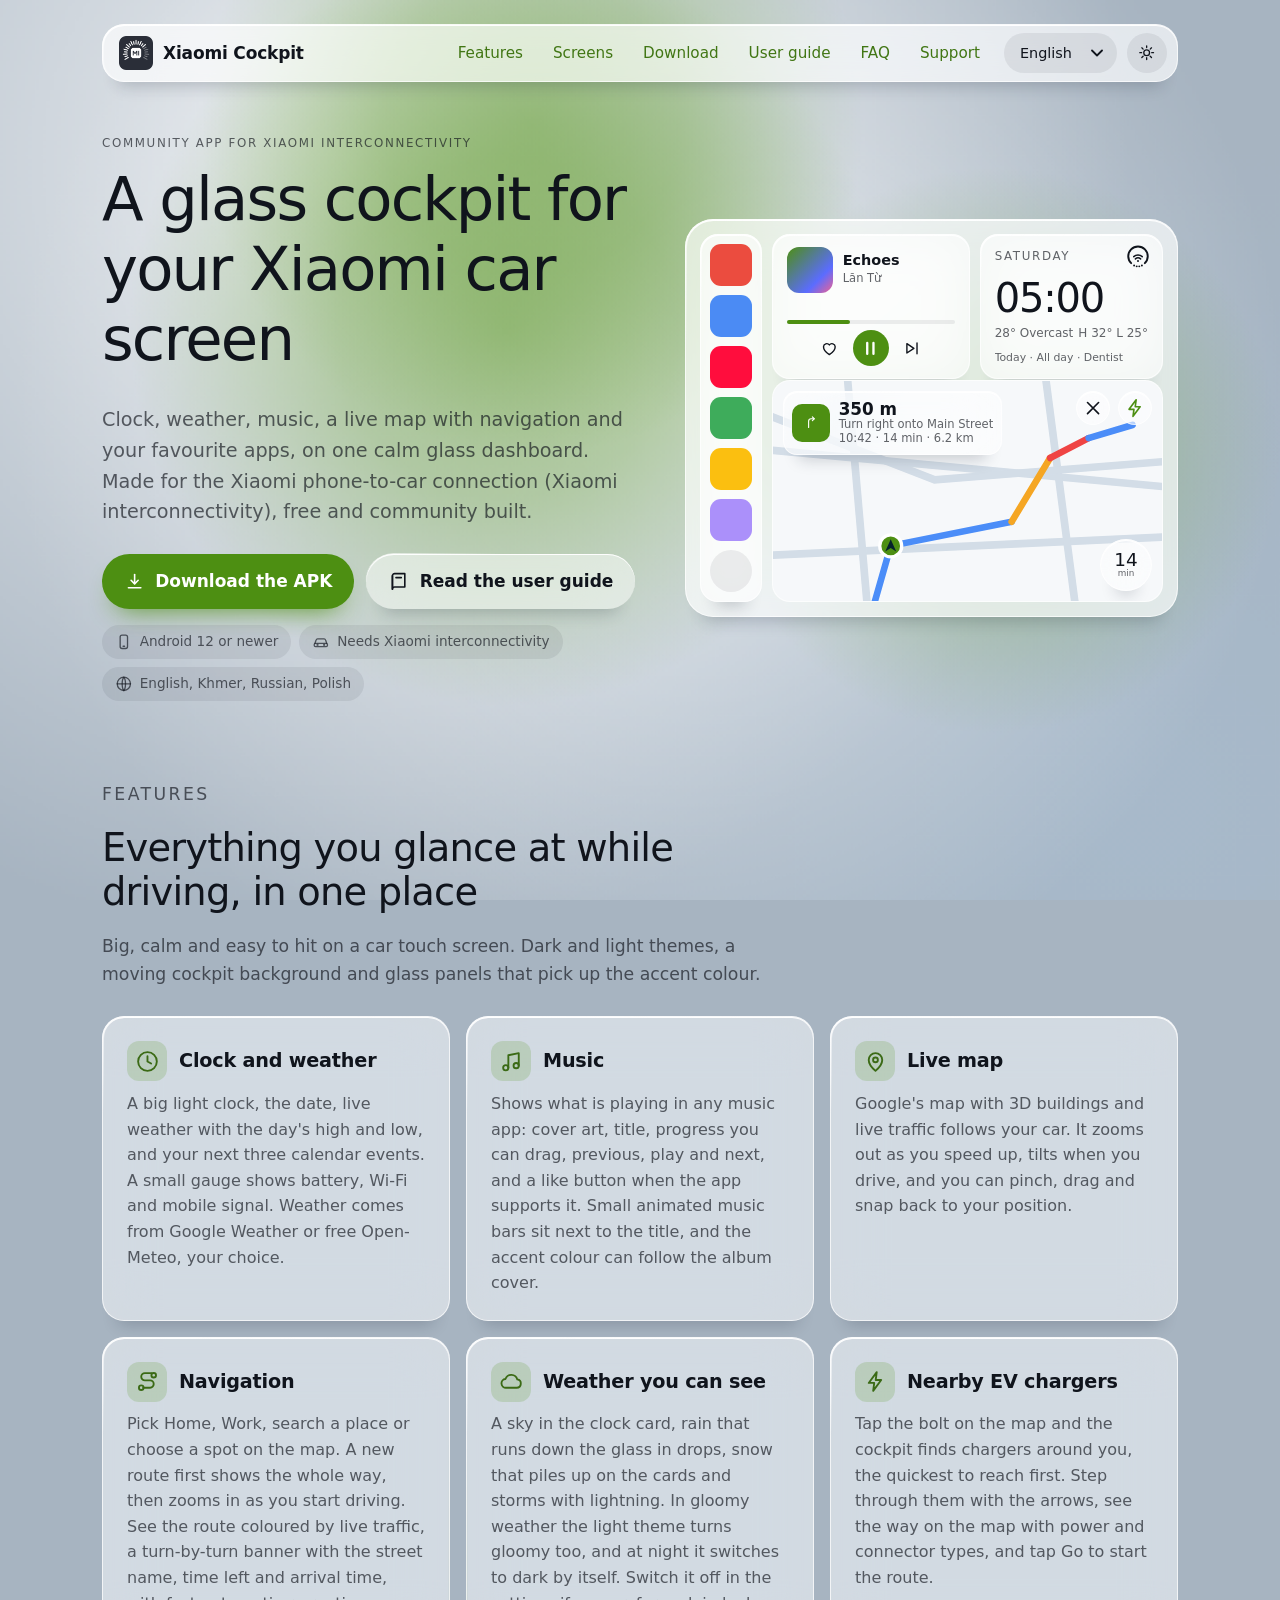
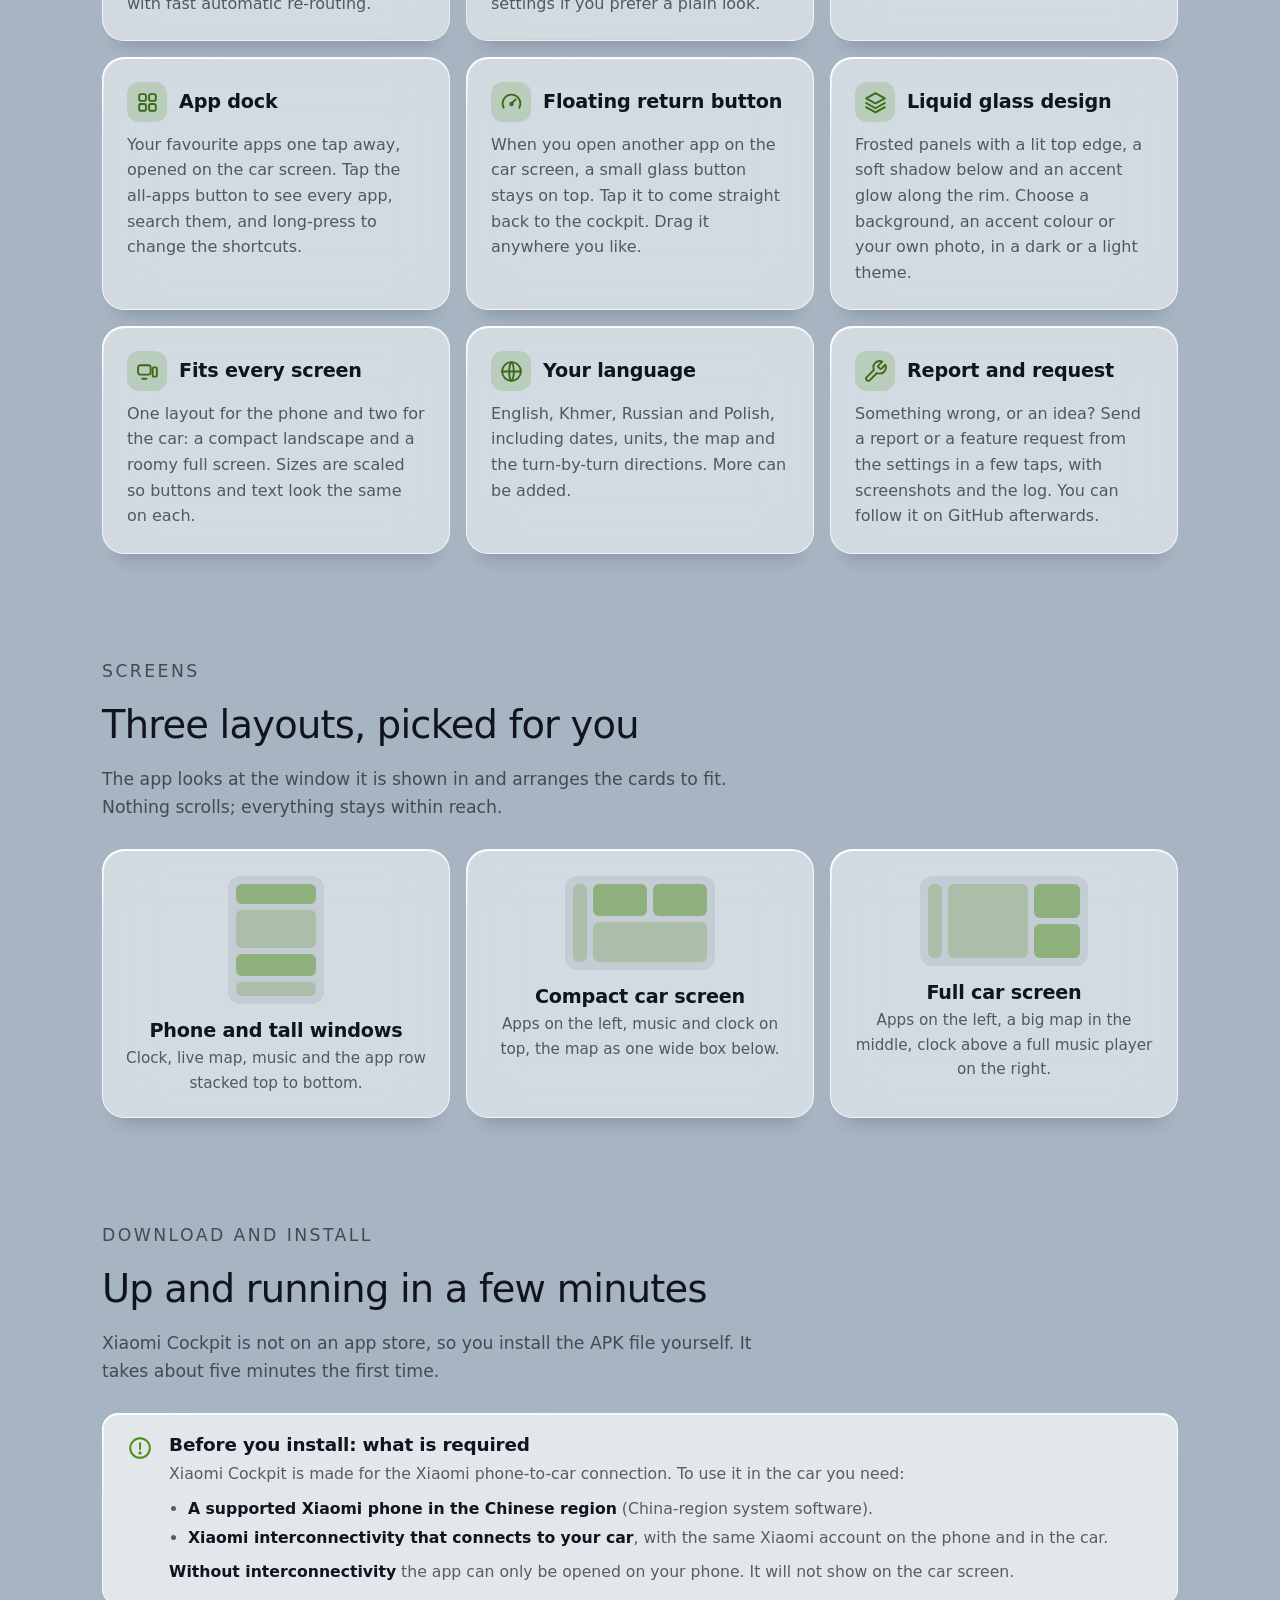
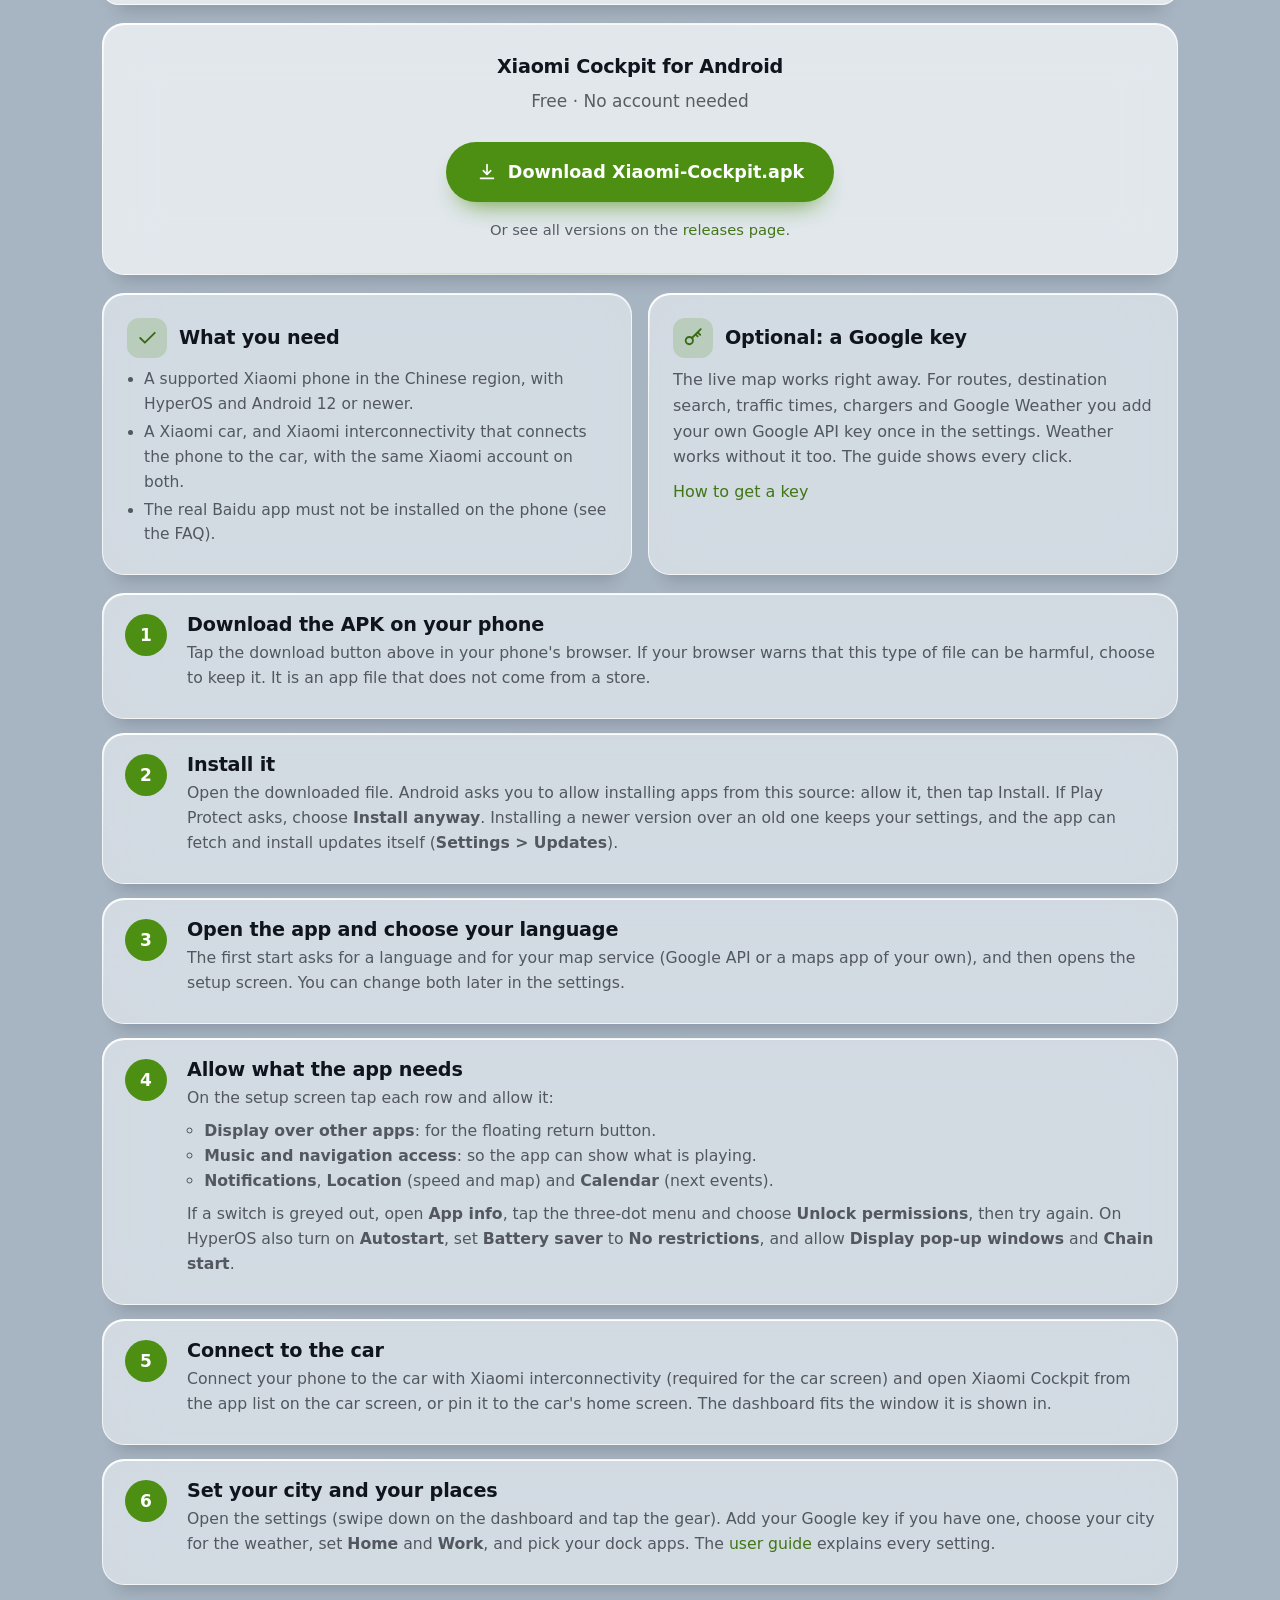
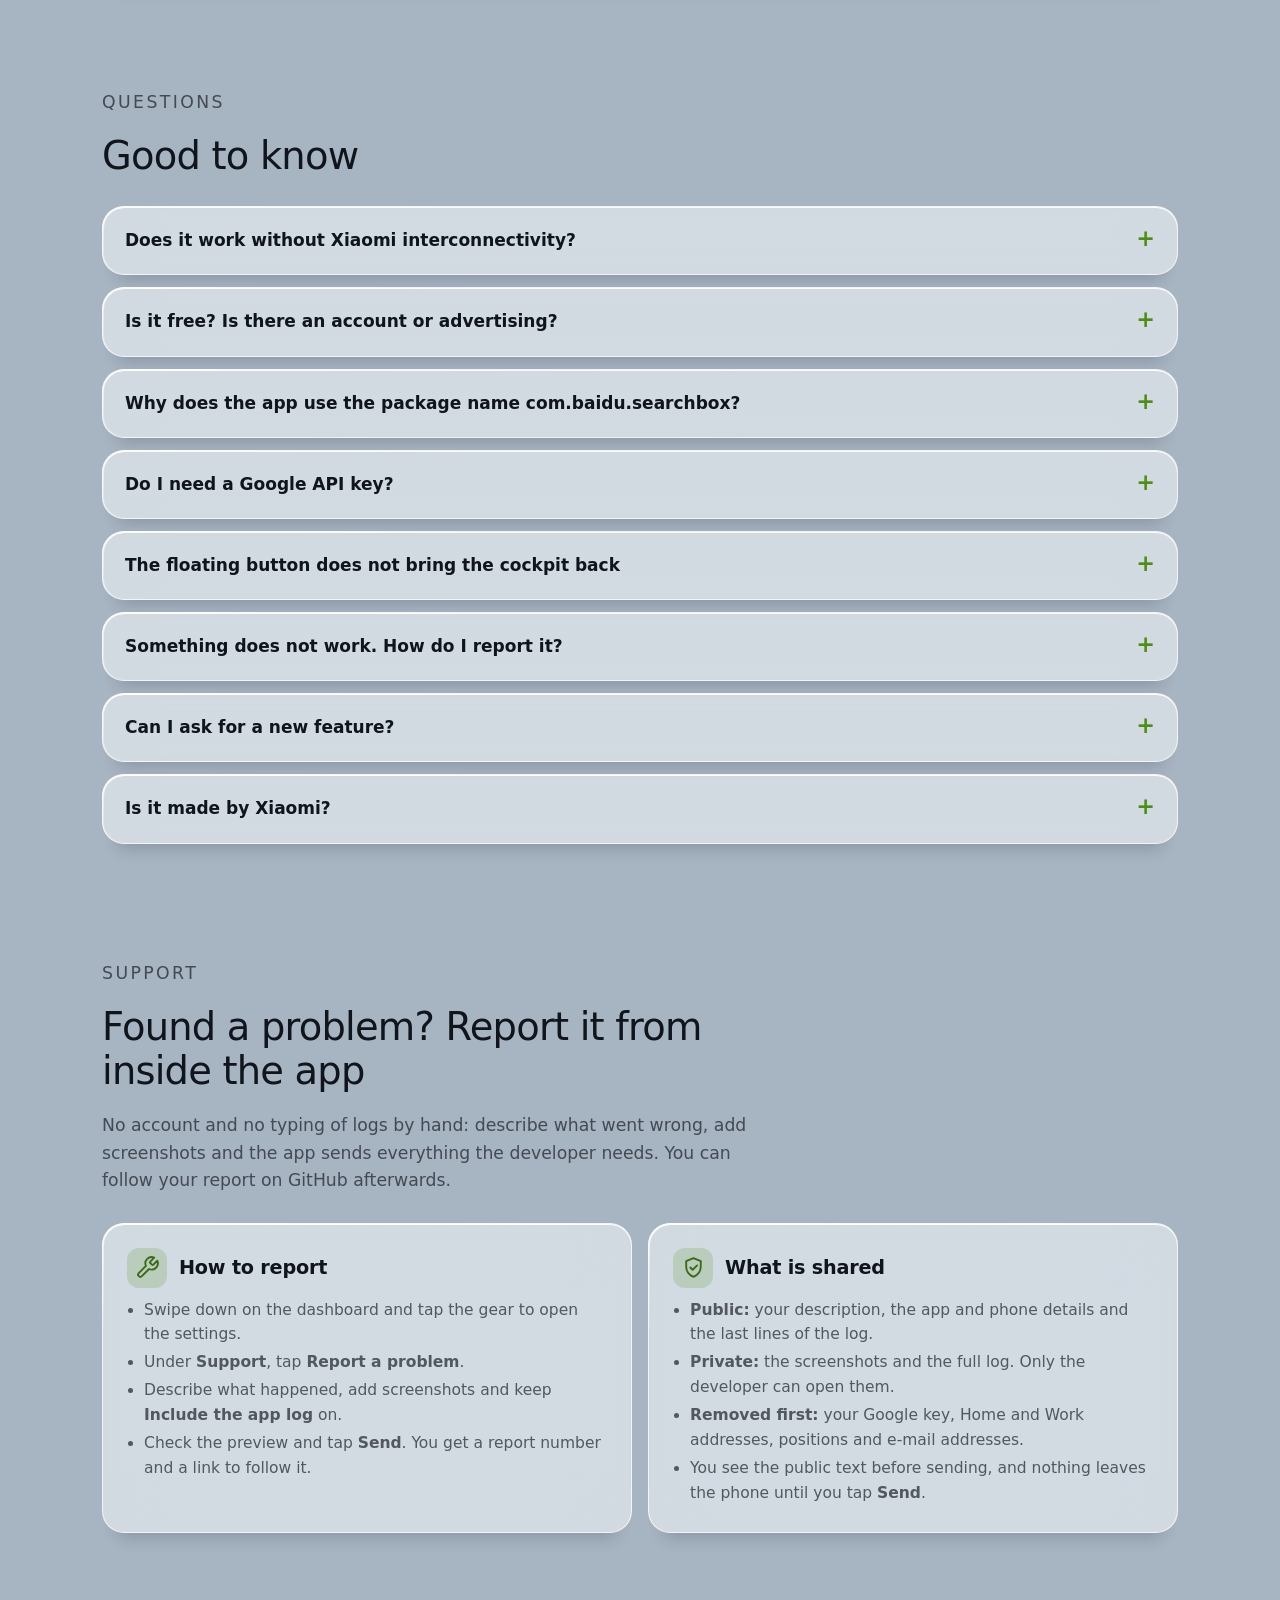
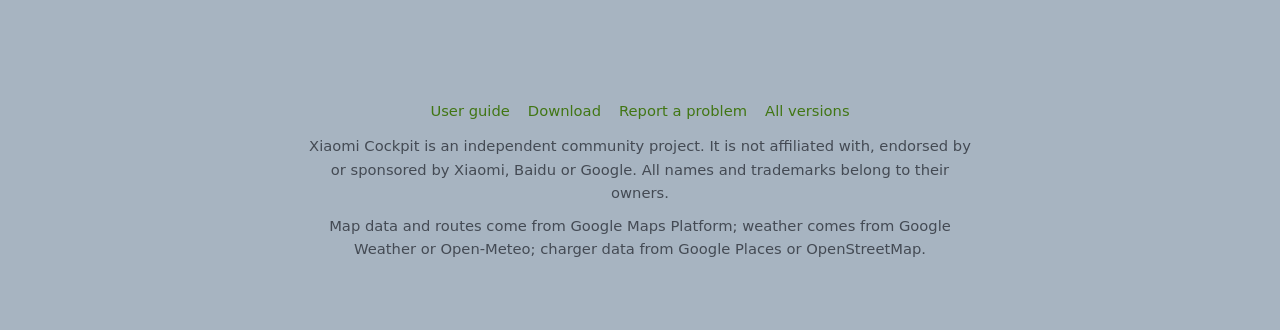
==== commit df3a7dc4: "Website guide for 1.5.0: landscape swipe, Auto theme, city popup, Power saver, new turn banner, stea" ====
--- a/index.html
+++ b/index.html
@@ -15,7 +15,7 @@
 <link rel="icon" href="assets/brand/icon-192.png" type="image/png" sizes="192x192">
 <link rel="apple-touch-icon" href="apple-touch-icon.png">
 <meta property="og:image" content="https://xiaomi-cockpit.github.io/assets/brand/icon-512.png">
-<link rel="stylesheet" href="assets/style.css?v=202610050542">
+<link rel="stylesheet" href="assets/style.css?v=202610051804">
 <script>
   /* set the theme before the page paints, so there is no flash */
   (function () {
@@ -296,7 +296,7 @@
   </div>
 </footer>
 
-<script src="assets/i18n.js?v=202610050542" defer></script>
-<script src="assets/site.js?v=202610050542" defer></script>
+<script src="assets/i18n.js?v=202610051804" defer></script>
+<script src="assets/site.js?v=202610051804" defer></script>
 </body>
 </html>
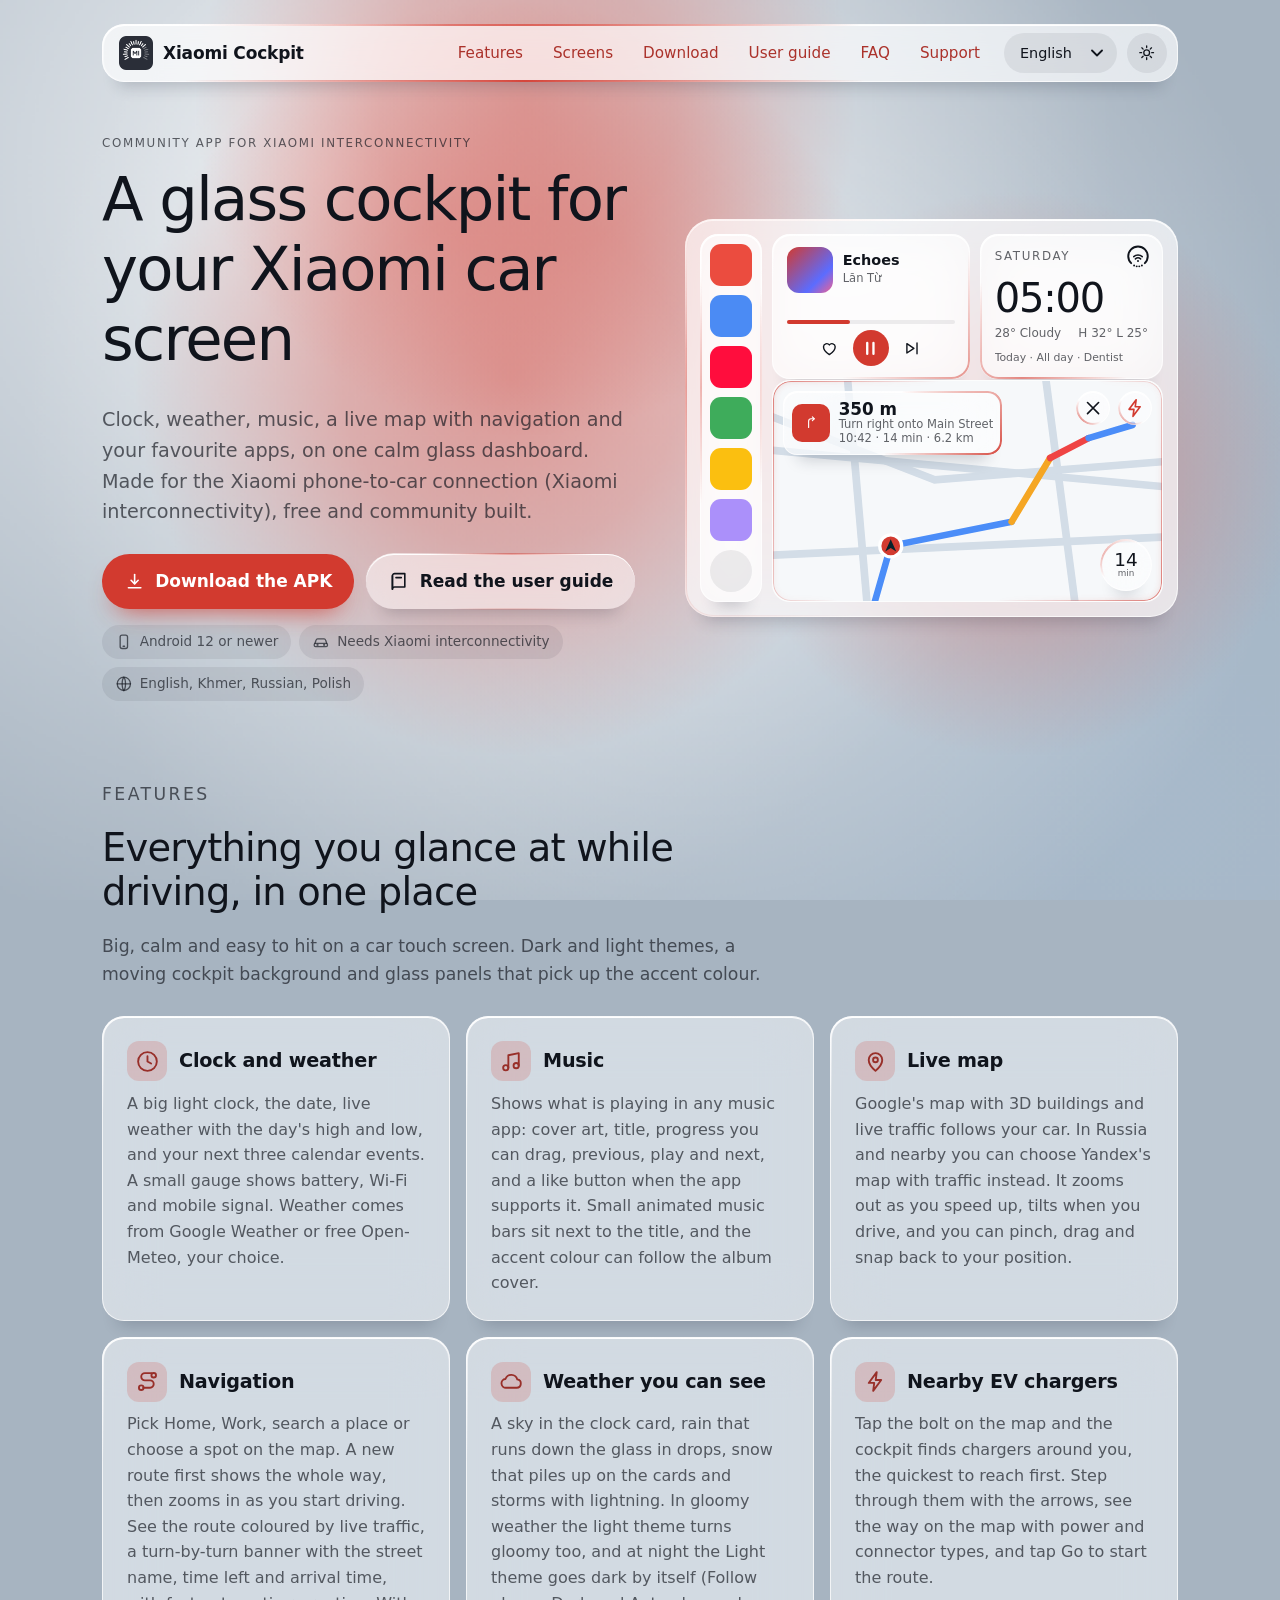
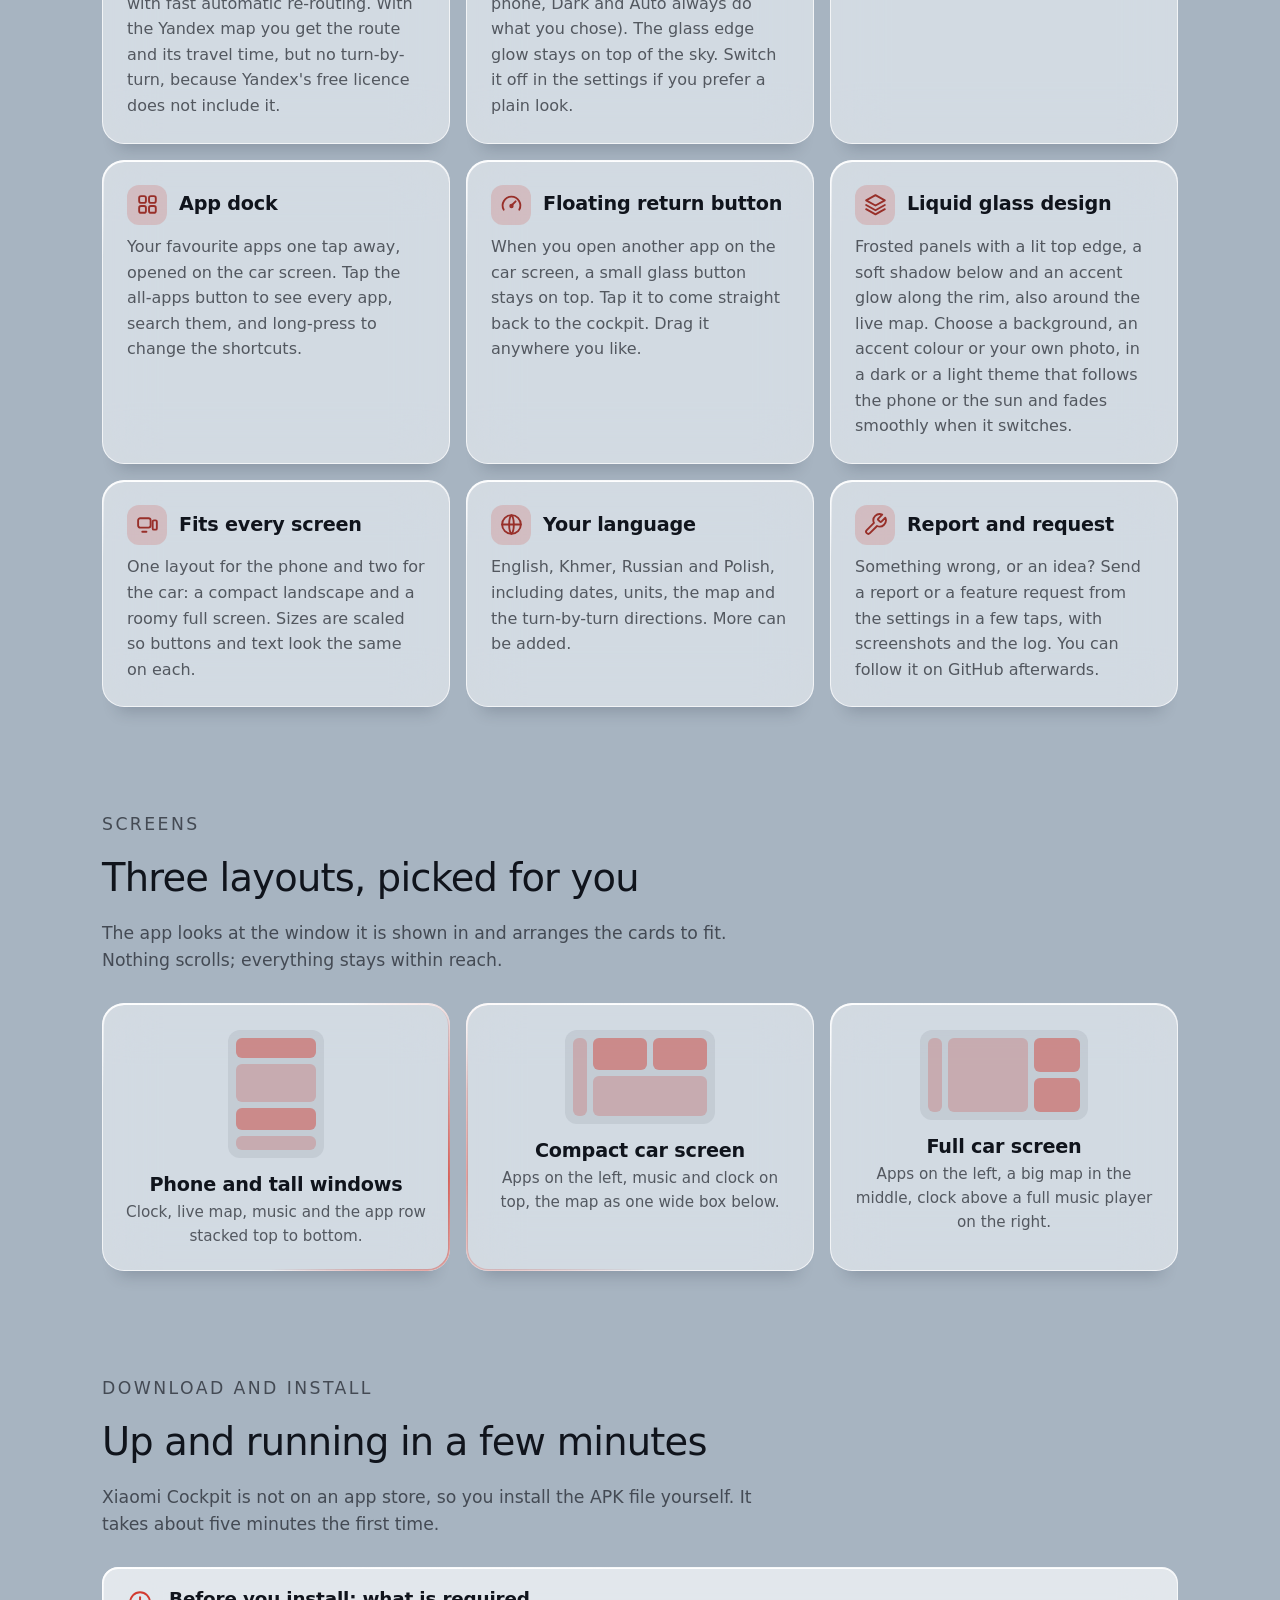
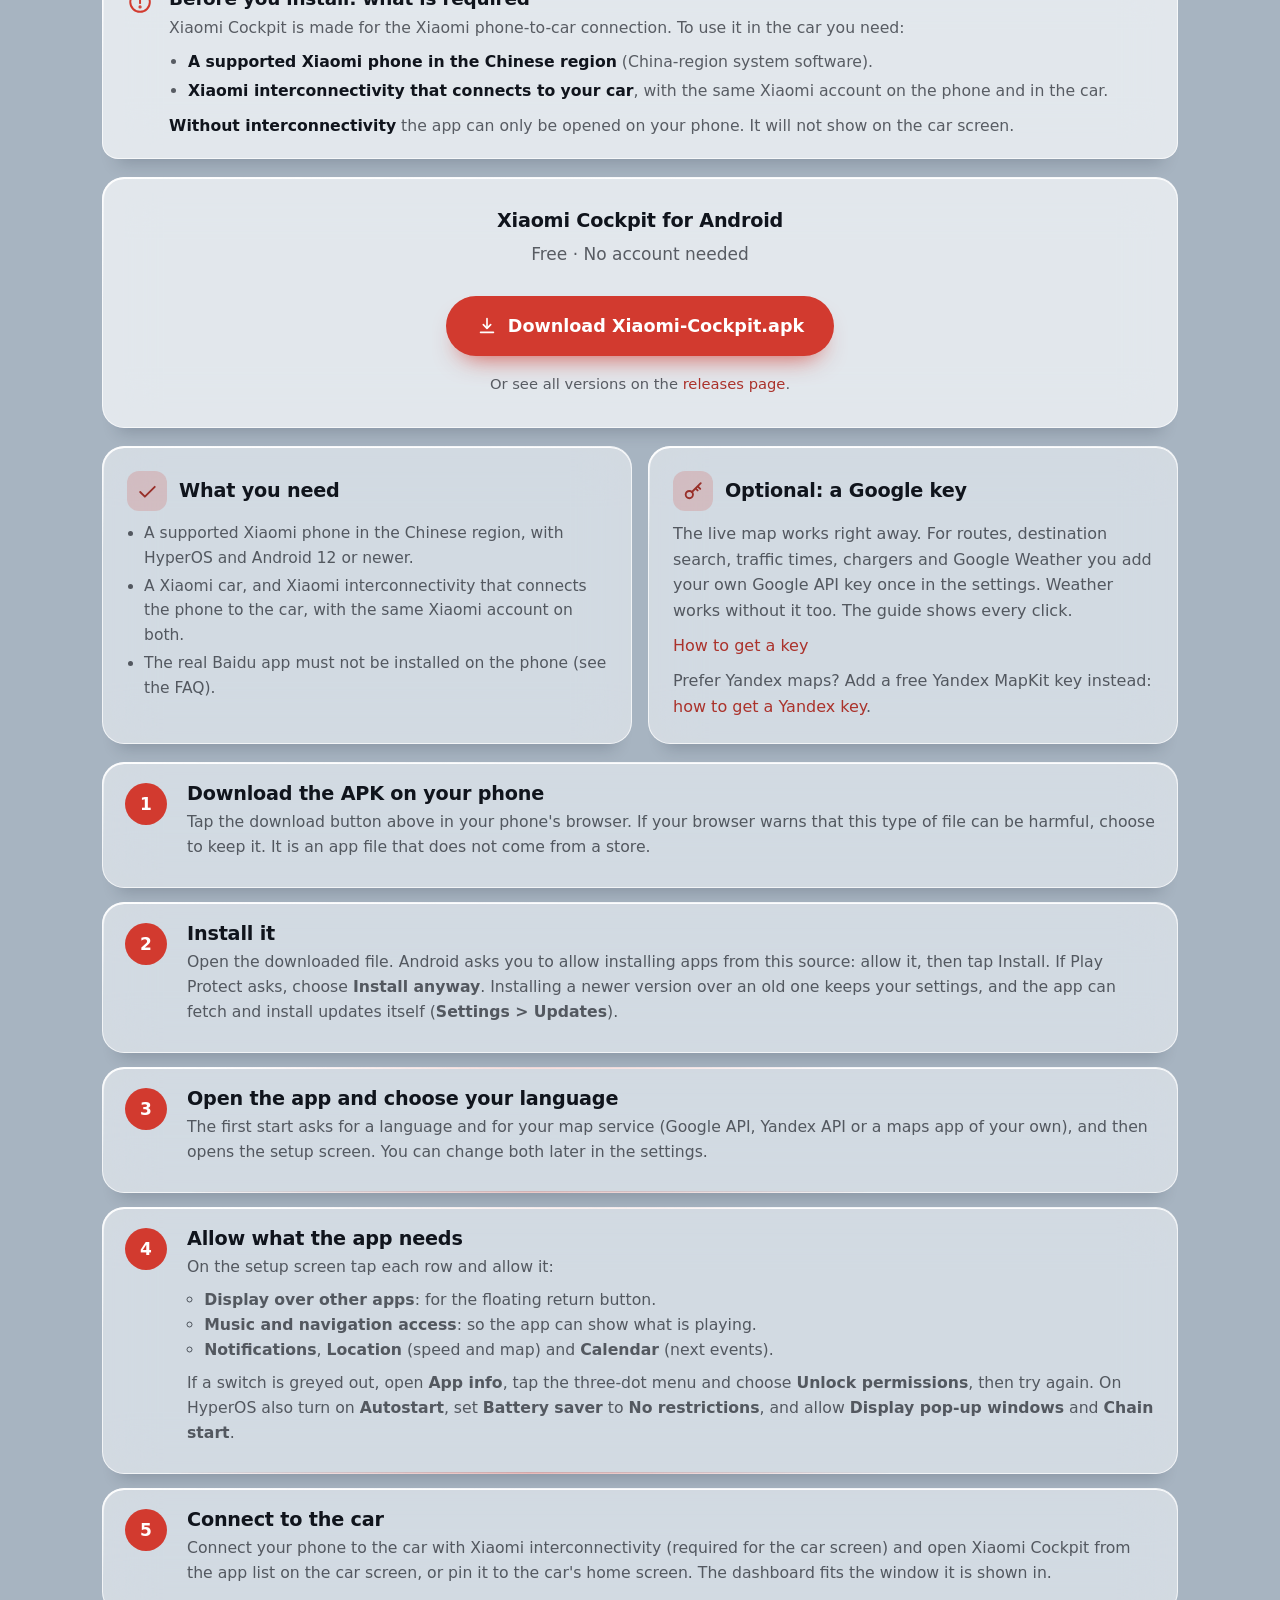
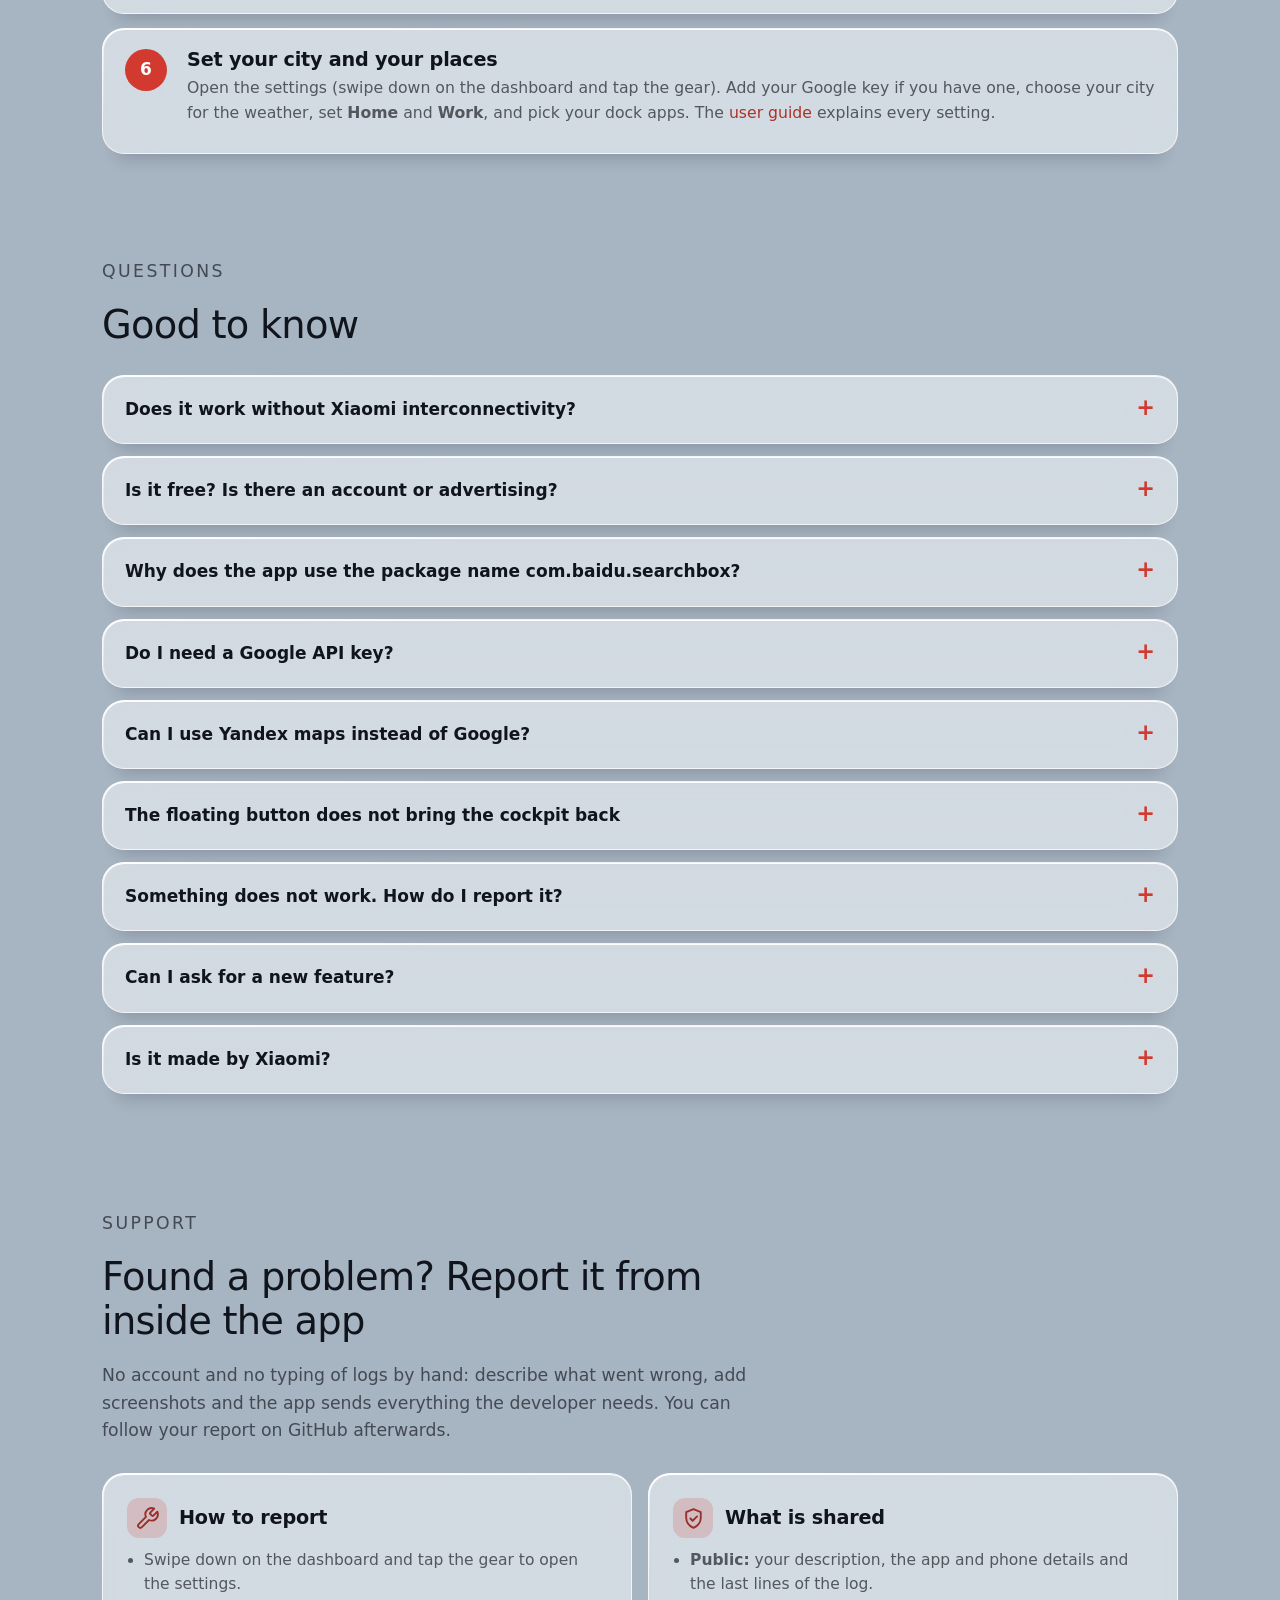
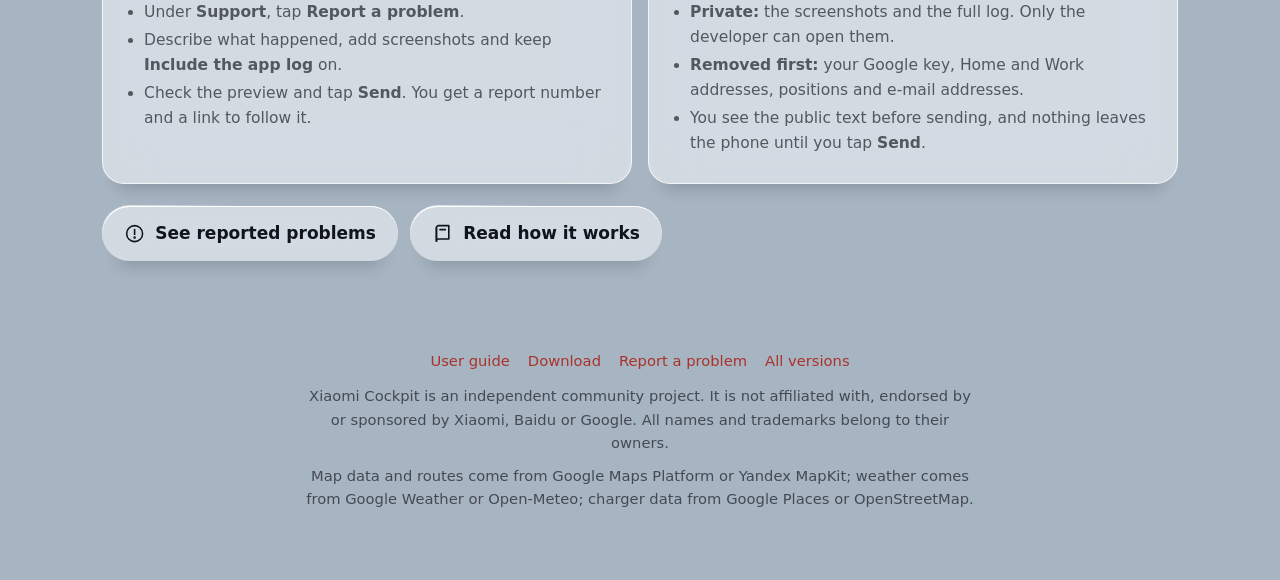
==== commit 8389edf2: "Website for 1.6.0: Yandex map service, key status colours, theme priority, weather wording, map rim " ====
--- a/index.html
+++ b/index.html
@@ -15,7 +15,7 @@
 <link rel="icon" href="assets/brand/icon-192.png" type="image/png" sizes="192x192">
 <link rel="apple-touch-icon" href="apple-touch-icon.png">
 <meta property="og:image" content="https://xiaomi-cockpit.github.io/assets/brand/icon-512.png">
-<link rel="stylesheet" href="assets/style.css?v=202610051804">
+<link rel="stylesheet" href="assets/style.css?v=202610060241">
 <script>
   /* set the theme before the page paints, so there is no flash */
   (function () {
@@ -97,7 +97,7 @@
               <div class="mc-top"><span class="tiny">Saturday</span>
                 <svg class="gauge" viewBox="0 0 40 40" aria-hidden="true"><path d="M9.5 29.5A15 15 0 1 1 30.5 29.5" class="ring"/><path d="M13.5 19.5a9.5 9.5 0 0 1 13 0M16 23a6 6 0 0 1 8 0" class="wifi"/><circle cx="20" cy="26.2" r="1.5"/><g class="dots"><circle cx="14" cy="33" r="1.5"/><circle cx="18" cy="34.4" r="1.5"/><circle cx="22" cy="34.4" r="1.5"/><circle cx="26" cy="33" r="1.5"/></g></svg></div>
               <div class="t" id="mock-time">10:28</div>
-              <div class="w"><span>28° Overcast</span><span>H 32° L 25°</span></div>
+              <div class="w"><span>28° Cloudy</span><span>H 32° L 25°</span></div>
               <div class="ev1">Today · All day · Dentist</div>
             </div>
             </div>
@@ -146,11 +146,11 @@
       <article class="card glass reveal"><h3><span class="badge"><svg class="ic" aria-hidden="true"><use href="assets/icons.svg#i-music"/></svg></span>Music</h3>
         <p>Shows what is playing in any music app: cover art, title, progress you can drag, previous, play and next, and a like button when the app supports it. Small animated music bars sit next to the title, and the accent colour can follow the album cover.</p></article>
       <article class="card glass reveal"><h3><span class="badge"><svg class="ic" aria-hidden="true"><use href="assets/icons.svg#i-map"/></svg></span>Live map</h3>
-        <p>Google's map with 3D buildings and live traffic follows your car. It zooms out as you speed up, tilts when you drive, and you can pinch, drag and snap back to your position.</p></article>
+        <p>Google's map with 3D buildings and live traffic follows your car. In Russia and nearby you can choose Yandex's map with traffic instead. It zooms out as you speed up, tilts when you drive, and you can pinch, drag and snap back to your position.</p></article>
       <article class="card glass reveal"><h3><span class="badge"><svg class="ic" aria-hidden="true"><use href="assets/icons.svg#i-route"/></svg></span>Navigation</h3>
-        <p>Pick Home, Work, search a place or choose a spot on the map. A new route first shows the whole way, then zooms in as you start driving. See the route coloured by live traffic, a turn-by-turn banner with the street name, time left and arrival time, with fast automatic re-routing.</p></article>
+        <p>Pick Home, Work, search a place or choose a spot on the map. A new route first shows the whole way, then zooms in as you start driving. See the route coloured by live traffic, a turn-by-turn banner with the street name, time left and arrival time, with fast automatic re-routing. With the Yandex map you get the route and its travel time, but no turn-by-turn, because Yandex's free licence does not include it.</p></article>
       <article class="card glass reveal"><h3><span class="badge"><svg class="ic" aria-hidden="true"><use href="assets/icons.svg#i-weather"/></svg></span>Weather you can see</h3>
-        <p>A sky in the clock card, rain that runs down the glass in drops, snow that piles up on the cards and storms with lightning. In gloomy weather the light theme turns gloomy too, and at night it switches to dark by itself. Switch it off in the settings if you prefer a plain look.</p></article>
+        <p>A sky in the clock card, rain that runs down the glass in drops, snow that piles up on the cards and storms with lightning. In gloomy weather the light theme turns gloomy too, and at night the Light theme goes dark by itself (Follow phone, Dark and Auto always do what you chose). The glass edge glow stays on top of the sky. Switch it off in the settings if you prefer a plain look.</p></article>
       <article class="card glass reveal"><h3><span class="badge"><svg class="ic" aria-hidden="true"><use href="assets/icons.svg#i-bolt"/></svg></span>Nearby EV chargers</h3>
         <p>Tap the bolt on the map and the cockpit finds chargers around you, the quickest to reach first. Step through them with the arrows, see the way on the map with power and connector types, and tap Go to start the route.</p></article>
       <article class="card glass reveal"><h3><span class="badge"><svg class="ic" aria-hidden="true"><use href="assets/icons.svg#i-apps"/></svg></span>App dock</h3>
@@ -158,7 +158,7 @@
       <article class="card glass reveal"><h3><span class="badge"><svg class="ic" aria-hidden="true"><use href="assets/icons.svg#i-gauge"/></svg></span>Floating return button</h3>
         <p>When you open another app on the car screen, a small glass button stays on top. Tap it to come straight back to the cockpit. Drag it anywhere you like.</p></article>
       <article class="card glass reveal"><h3><span class="badge"><svg class="ic" aria-hidden="true"><use href="assets/icons.svg#i-glass"/></svg></span>Liquid glass design</h3>
-        <p>Frosted panels with a lit top edge, a soft shadow below and an accent glow along the rim. Choose a background, an accent colour or your own photo, in a dark or a light theme.</p></article>
+        <p>Frosted panels with a lit top edge, a soft shadow below and an accent glow along the rim, also around the live map. Choose a background, an accent colour or your own photo, in a dark or a light theme that follows the phone or the sun and fades smoothly when it switches.</p></article>
       <article class="card glass reveal"><h3><span class="badge"><svg class="ic" aria-hidden="true"><use href="assets/icons.svg#i-screens"/></svg></span>Fits every screen</h3>
         <p>One layout for the phone and two for the car: a compact landscape and a roomy full screen. Sizes are scaled so buttons and text look the same on each.</p></article>
       <article class="card glass reveal"><h3><span class="badge"><svg class="ic" aria-hidden="true"><use href="assets/icons.svg#i-globe"/></svg></span>Your language</h3>
@@ -228,13 +228,14 @@
         </ul></div>
       <div class="card glass reveal"><h3><span class="badge"><svg class="ic" aria-hidden="true"><use href="assets/icons.svg#i-key"/></svg></span>Optional: a Google key</h3>
         <p>The live map works right away. For routes, destination search, traffic times, chargers and Google Weather you add your own Google API key once in the settings. Weather works without it too. The guide shows every click.</p>
-        <p style="margin-top:.6em"><a href="guide.html#google-key">How to get a key</a></p></div>
+        <p style="margin-top:.6em"><a href="guide.html#google-key">How to get a key</a></p>
+        <p style="margin-top:.6em">Prefer Yandex maps? Add a free Yandex MapKit key instead: <a href="guide.html#yandex-key">how to get a Yandex key</a>.</p></div>
     </div>
 
     <ol class="steps" style="list-style:none;margin:0;padding:0">
       <li class="step glass reveal"><span class="n"></span><div><h3>Download the APK on your phone</h3><p>Tap the download button above in your phone's browser. If your browser warns that this type of file can be harmful, choose to keep it. It is an app file that does not come from a store.</p></div></li>
       <li class="step glass reveal"><span class="n"></span><div><h3>Install it</h3><p>Open the downloaded file. Android asks you to allow installing apps from this source: allow it, then tap Install. If Play Protect asks, choose <b>Install anyway</b>. Installing a newer version over an old one keeps your settings, and the app can fetch and install updates itself (<b>Settings &gt; Updates</b>).</p></div></li>
-      <li class="step glass reveal"><span class="n"></span><div><h3>Open the app and choose your language</h3><p>The first start asks for a language and for your map service (Google API or a maps app of your own), and then opens the setup screen. You can change both later in the settings.</p></div></li>
+      <li class="step glass reveal"><span class="n"></span><div><h3>Open the app and choose your language</h3><p>The first start asks for a language and for your map service (Google API, Yandex API or a maps app of your own), and then opens the setup screen. You can change both later in the settings.</p></div></li>
       <li class="step glass reveal"><span class="n"></span><div><h3>Allow what the app needs</h3>
         <p>On the setup screen tap each row and allow it:</p>
         <ul><li><b>Display over other apps</b>: for the floating return button.</li><li><b>Music and navigation access</b>: so the app can show what is playing.</li><li><b>Notifications</b>, <b>Location</b> (speed and map) and <b>Calendar</b> (next events).</li></ul>
@@ -251,6 +252,7 @@
     <details class="faq glass reveal"><summary>Is it free? Is there an account or advertising?</summary><div class="a"><p>It is free, community built, and has no account and no advertising.</p></div></details>
     <details class="faq glass reveal"><summary>Why does the app use the package name com.baidu.searchbox?</summary><div class="a"><p>The car only lists apps it knows. Xiaomi Cockpit uses a package name the car already accepts so it can appear on the car screen. The side effect is that it cannot be on the real Baidu app's phone at the same time: if the real Baidu app is installed, Android refuses the install with a "conflicting signatures" message. Uninstall the Baidu app first.</p></div></details>
     <details class="faq glass reveal"><summary>Do I need a Google API key?</summary><div class="a"><p>Not to see the map. The live Google map is built in. The key is needed for routes, destination search and traffic times (so Home, Work and "Set destination" work), for the nearby chargers' details and for Google Weather. Without it weather comes from Open-Meteo and chargers from OpenStreetMap. Google gives a free monthly allowance, and the key stays on your phone. See <a href="guide.html#google-key">the guide</a>.</p></div></details>
+    <details class="faq glass reveal"><summary>Can I use Yandex maps instead of Google?</summary><div class="a"><p>Yes. In <b>Settings &gt; Maps &gt; Map service</b> choose <b>Yandex API</b> and add your own free Yandex MapKit key. You get Yandex's live map with traffic, place search, nearby chargers and a route preview with Yandex's travel time. There is no turn-by-turn guidance, because Yandex's free licence does not include it. See <a href="guide.html#yandex-key">the guide</a>.</p></div></details>
     <details class="faq glass reveal"><summary>The floating button does not bring the cockpit back</summary><div class="a"><p>Tap it once and wait about two seconds. Make sure <b>Display over other apps</b> is allowed and <b>Autostart</b> is on for the app. More tips are in the <a href="guide.html#troubleshooting">troubleshooting section</a>.</p></div></details>
     <details class="faq glass reveal"><summary>Something does not work. How do I report it?</summary><div class="a"><p>Open <b>Settings &gt; Support &gt; Report a problem</b> in the app, describe the problem and add screenshots. It opens a public report you can follow, and the screenshots and full log stay private. See <a href="#support">Support</a>.</p></div></details>
     <details class="faq glass reveal"><summary>Can I ask for a new feature?</summary><div class="a"><p>Yes. Open <b>Settings &gt; Support &gt; Request a feature</b> in the app and describe your idea. It opens a public request you can follow.</p></div></details>
@@ -292,11 +294,11 @@
   <div class="wrap">
     <div class="links"><a href="guide.html">User guide</a><a href="#install">Download</a><a href="#support">Report a problem</a><a href="https://github.com/xiaomi-cockpit/xiaomi-cockpit.github.io/releases">All versions</a></div>
     <p>Xiaomi Cockpit is an independent community project. It is not affiliated with, endorsed by or sponsored by Xiaomi, Baidu or Google. All names and trademarks belong to their owners.</p>
-    <p>Map data and routes come from Google Maps Platform; weather comes from Google Weather or Open-Meteo; charger data from Google Places or OpenStreetMap.</p>
+    <p>Map data and routes come from Google Maps Platform or Yandex MapKit; weather comes from Google Weather or Open-Meteo; charger data from Google Places or OpenStreetMap.</p>
   </div>
 </footer>
 
-<script src="assets/i18n.js?v=202610051804" defer></script>
-<script src="assets/site.js?v=202610051804" defer></script>
+<script src="assets/i18n.js?v=202610060241" defer></script>
+<script src="assets/site.js?v=202610060241" defer></script>
 </body>
 </html>
--- a/assets/style.css
+++ b/assets/style.css
@@ -162,6 +162,7 @@
 .mdock i:last-child { background: var(--chip); border-radius: 50%; opacity: 1; }
 .mmap { position: relative; min-height: 0; border-radius: 18px; overflow: hidden; background: var(--map-bg); border: 1px solid var(--rim); transition: background-color .4s; }
 .mmap svg.streets { position: absolute; inset: 0; width: 100%; height: 100%; }
+.mmap::after { content: ""; position: absolute; inset: 0; border-radius: inherit; pointer-events: none; box-shadow: inset 0 0 0 1px rgba(var(--accent-rgb), .6), inset 0 0 7px rgba(var(--accent-rgb), .22); -webkit-mask-image: linear-gradient(115deg, #000 0%, transparent 34%, transparent 66%, #000 100%); mask-image: linear-gradient(115deg, #000 0%, transparent 34%, transparent 66%, #000 100%); }
 .mmap .street { stroke: var(--map-line); stroke-width: 7; fill: none; stroke-linecap: round; }
 .mmap .route { stroke: #4b8df8; stroke-width: 6; fill: none; stroke-linecap: round; stroke-linejoin: round; }
 .mmap .car { fill: var(--accent); stroke: #fff; stroke-width: 3; }
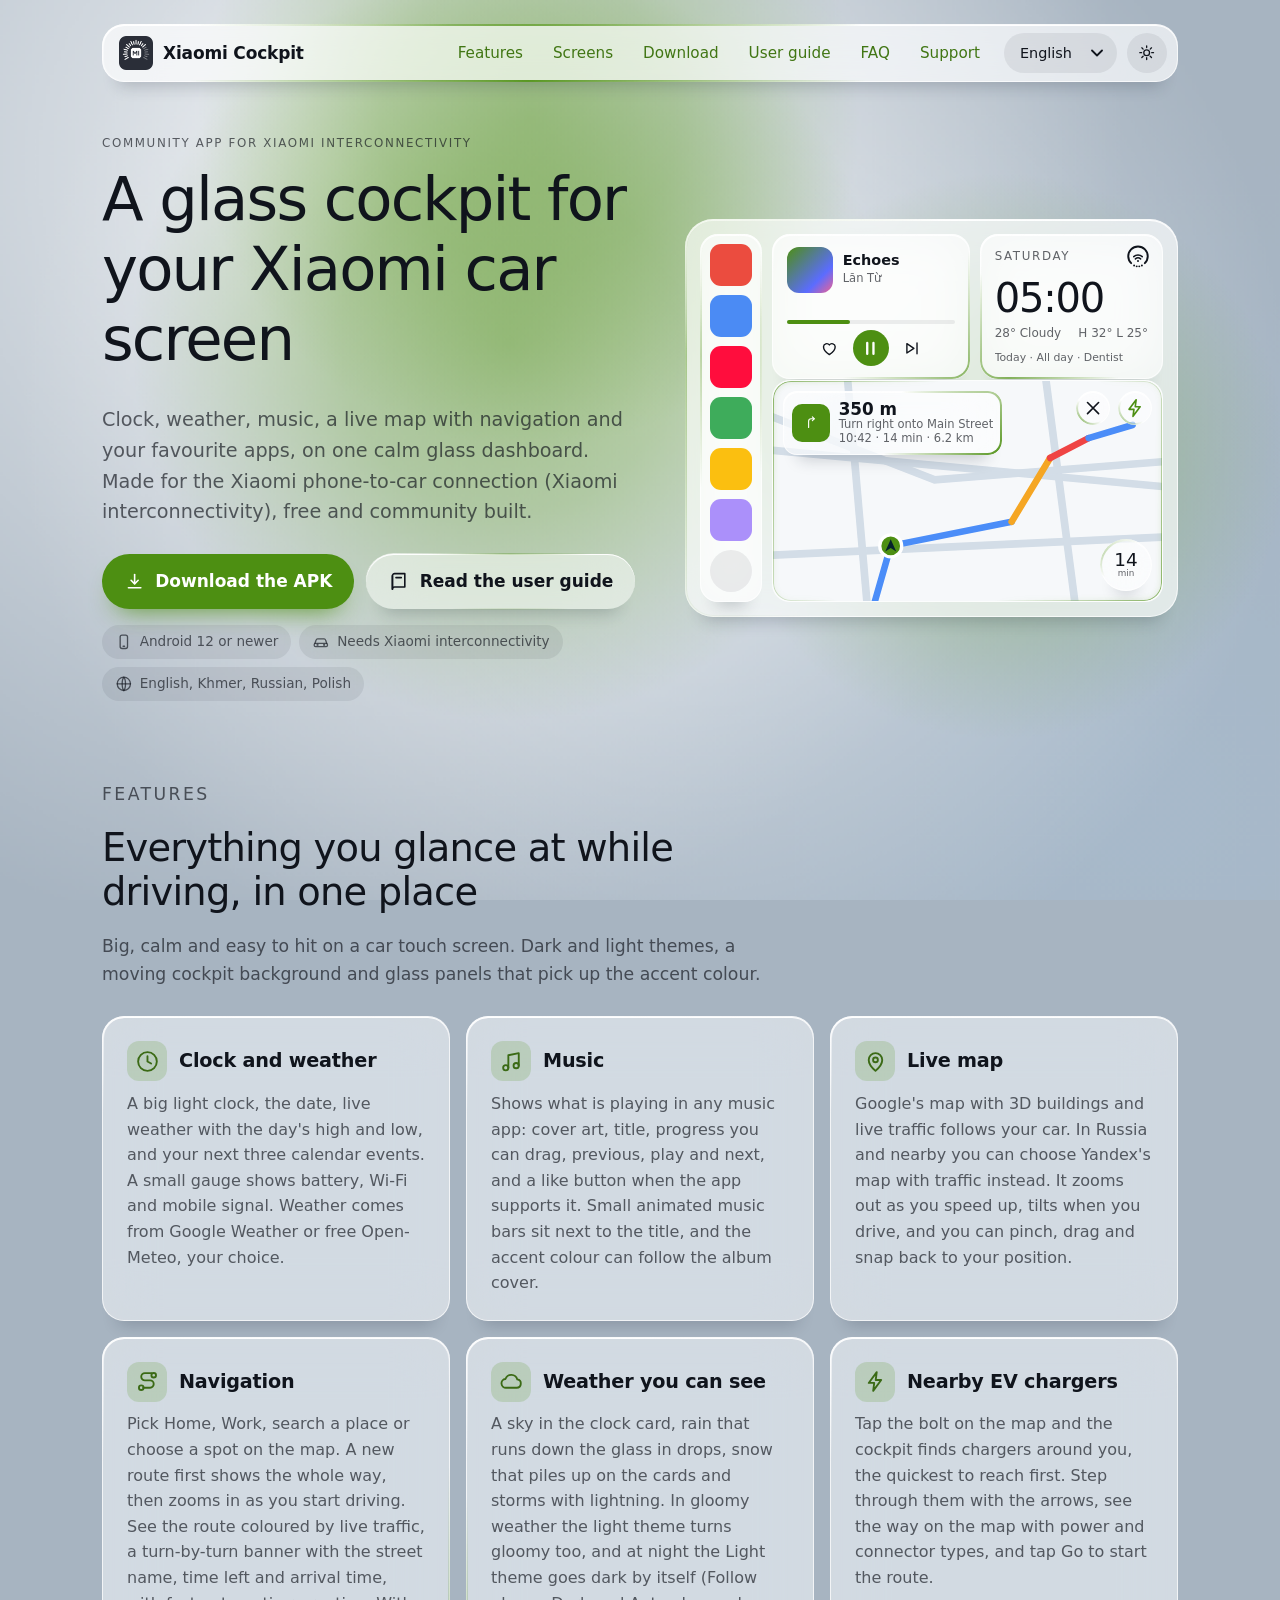
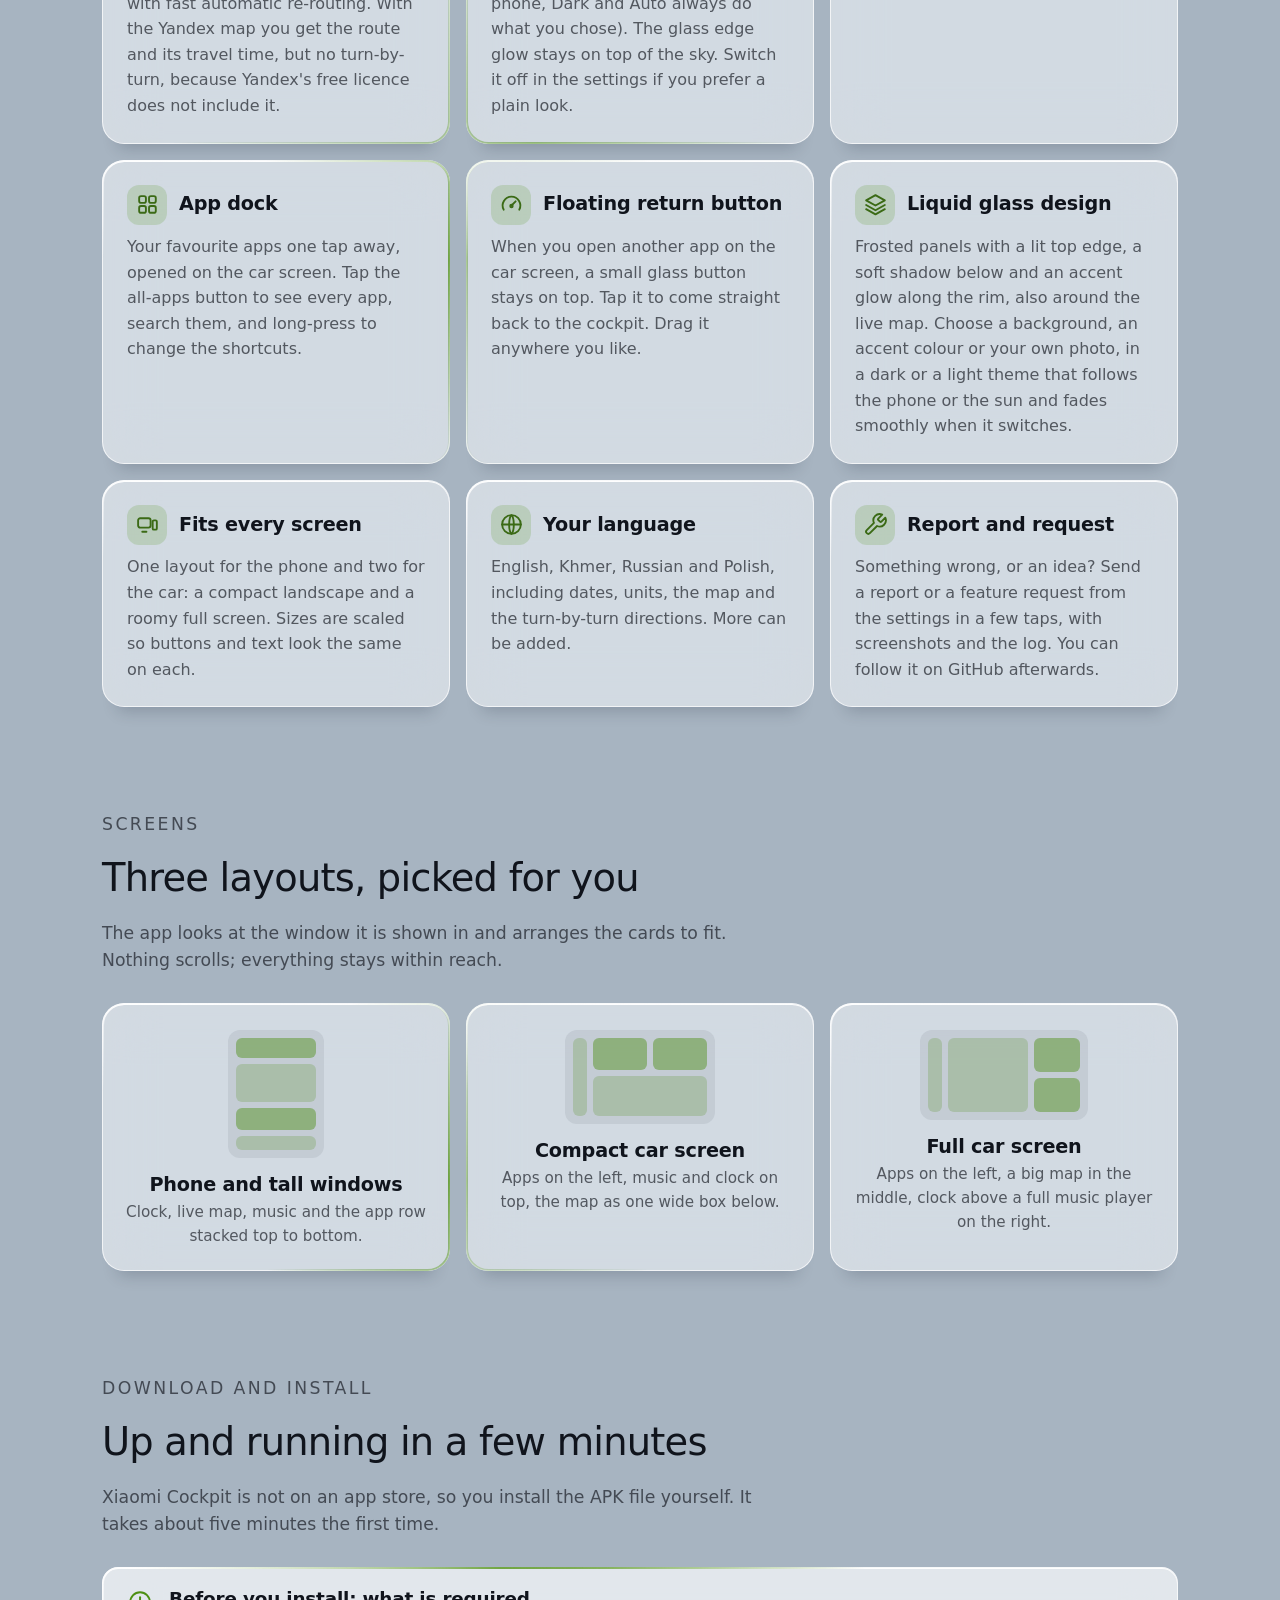
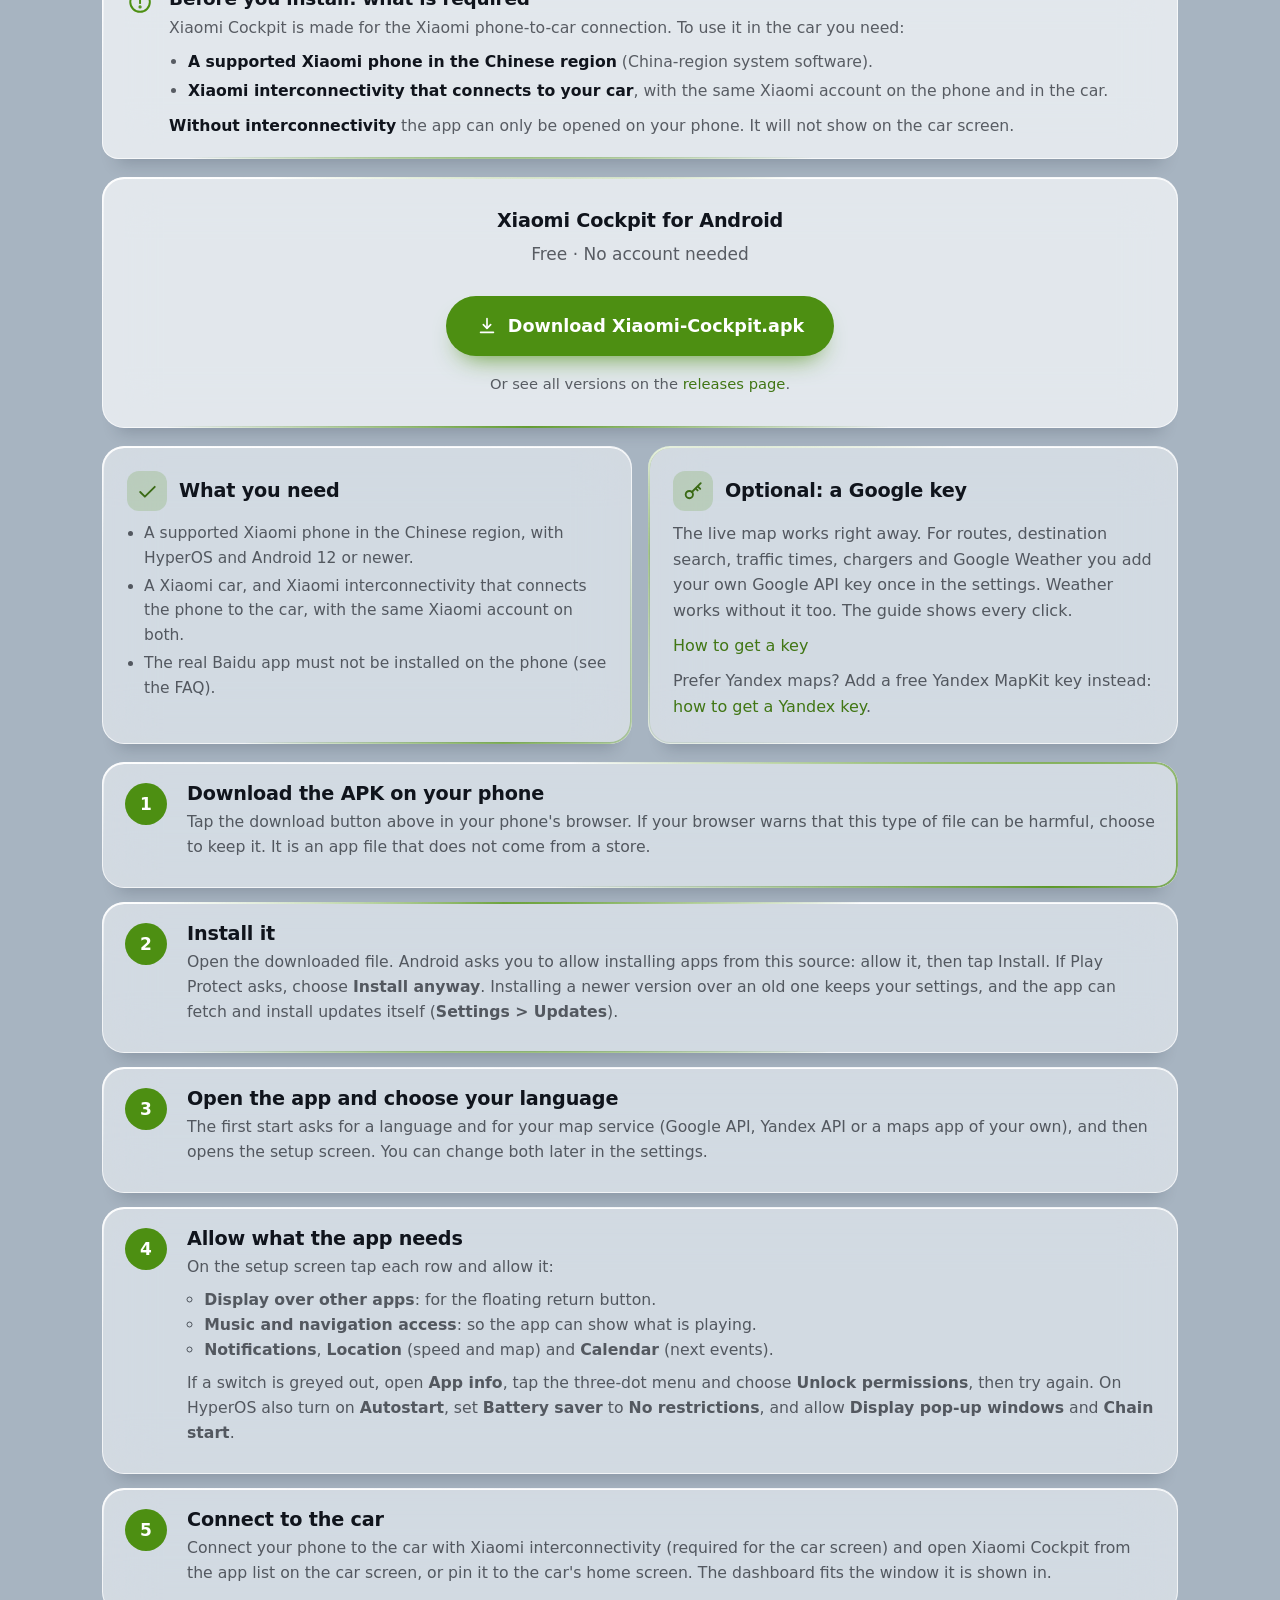
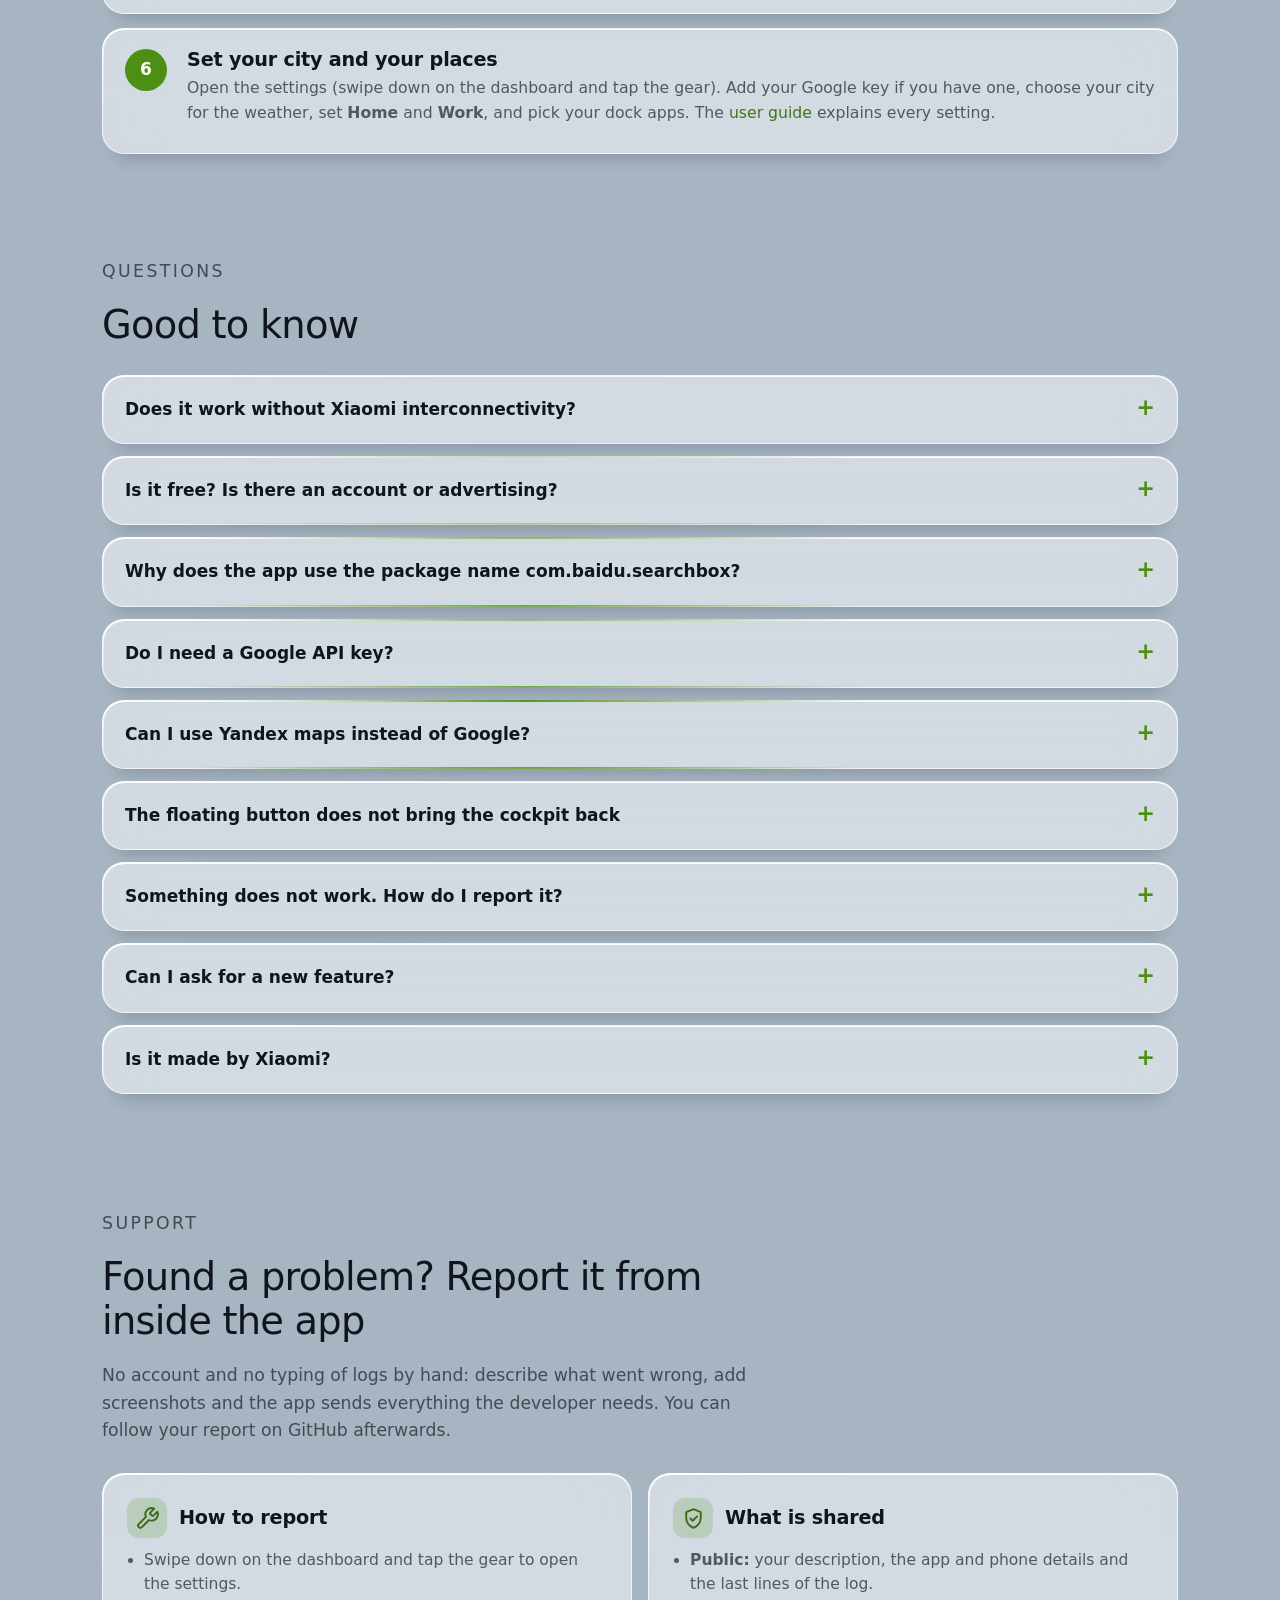
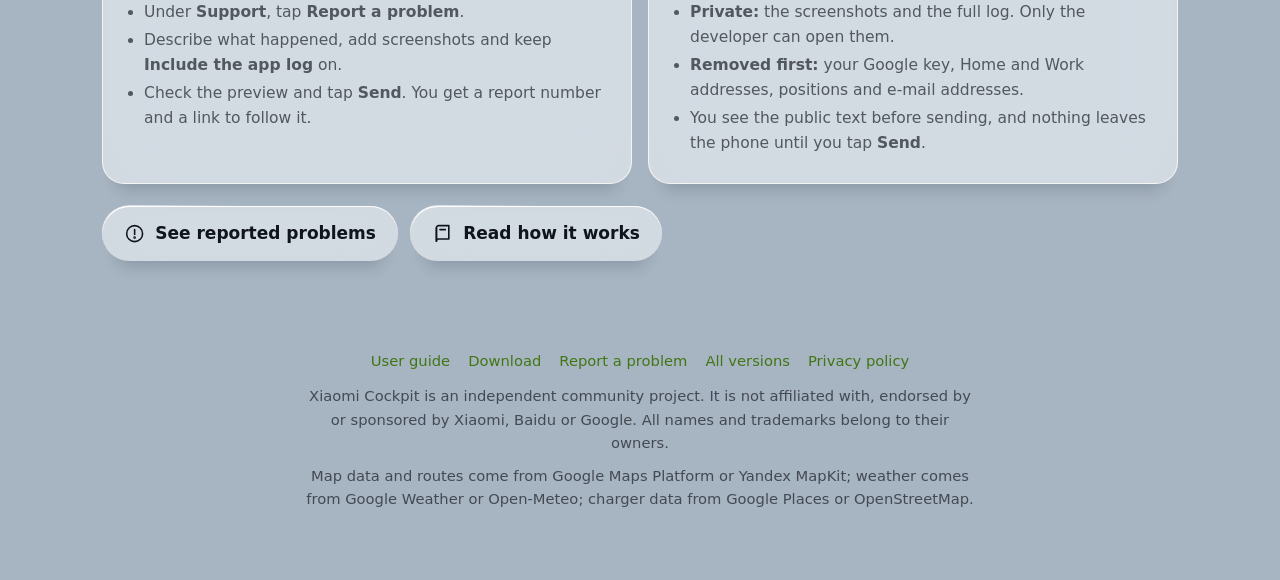
==== commit 0fa7c3f5: "Privacy policy page (with Khmer, Russian, Polish) and footer links Co-Authored-By: Claude Sonnet 5.5" ====
--- a/index.html
+++ b/index.html
@@ -292,7 +292,7 @@
 
 <footer>
   <div class="wrap">
-    <div class="links"><a href="guide.html">User guide</a><a href="#install">Download</a><a href="#support">Report a problem</a><a href="https://github.com/xiaomi-cockpit/xiaomi-cockpit.github.io/releases">All versions</a></div>
+    <div class="links"><a href="guide.html">User guide</a><a href="#install">Download</a><a href="#support">Report a problem</a><a href="https://github.com/xiaomi-cockpit/xiaomi-cockpit.github.io/releases">All versions</a><a href="privacy.html">Privacy policy</a></div>
     <p>Xiaomi Cockpit is an independent community project. It is not affiliated with, endorsed by or sponsored by Xiaomi, Baidu or Google. All names and trademarks belong to their owners.</p>
     <p>Map data and routes come from Google Maps Platform or Yandex MapKit; weather comes from Google Weather or Open-Meteo; charger data from Google Places or OpenStreetMap.</p>
   </div>
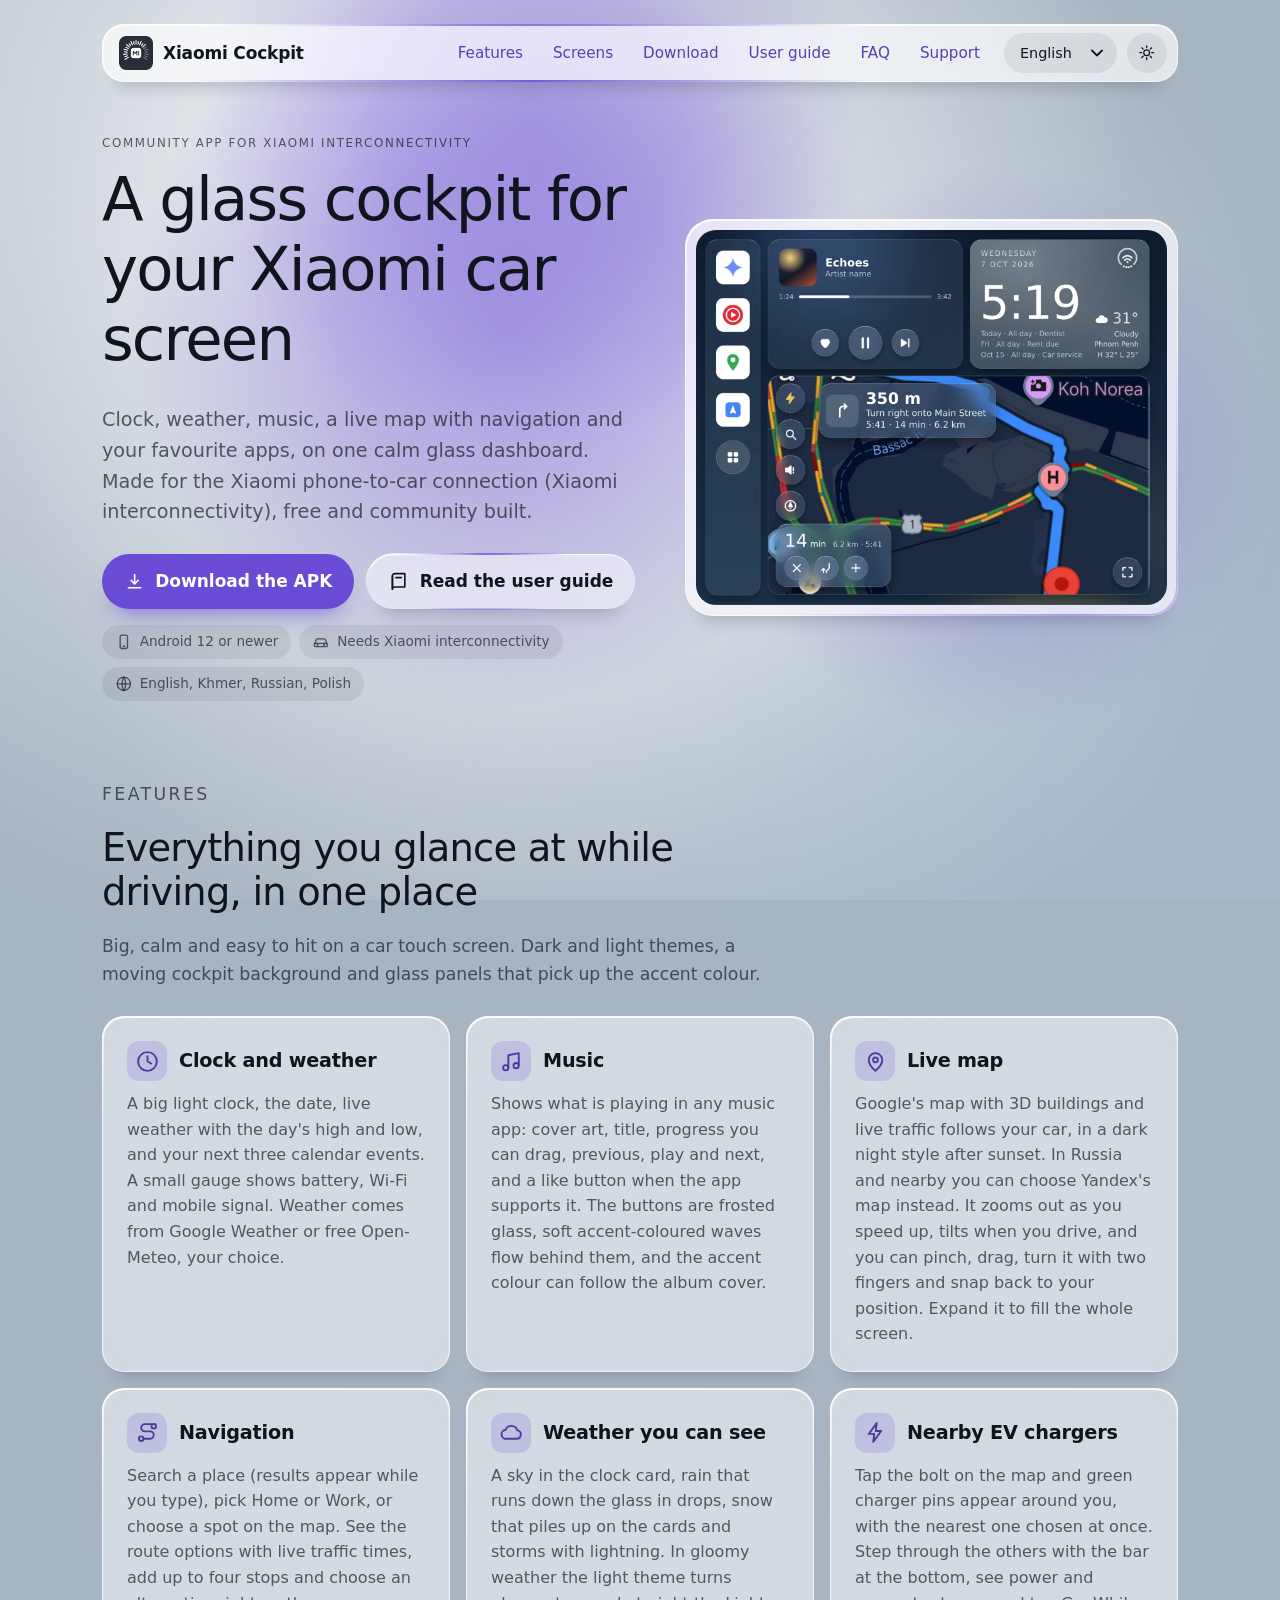
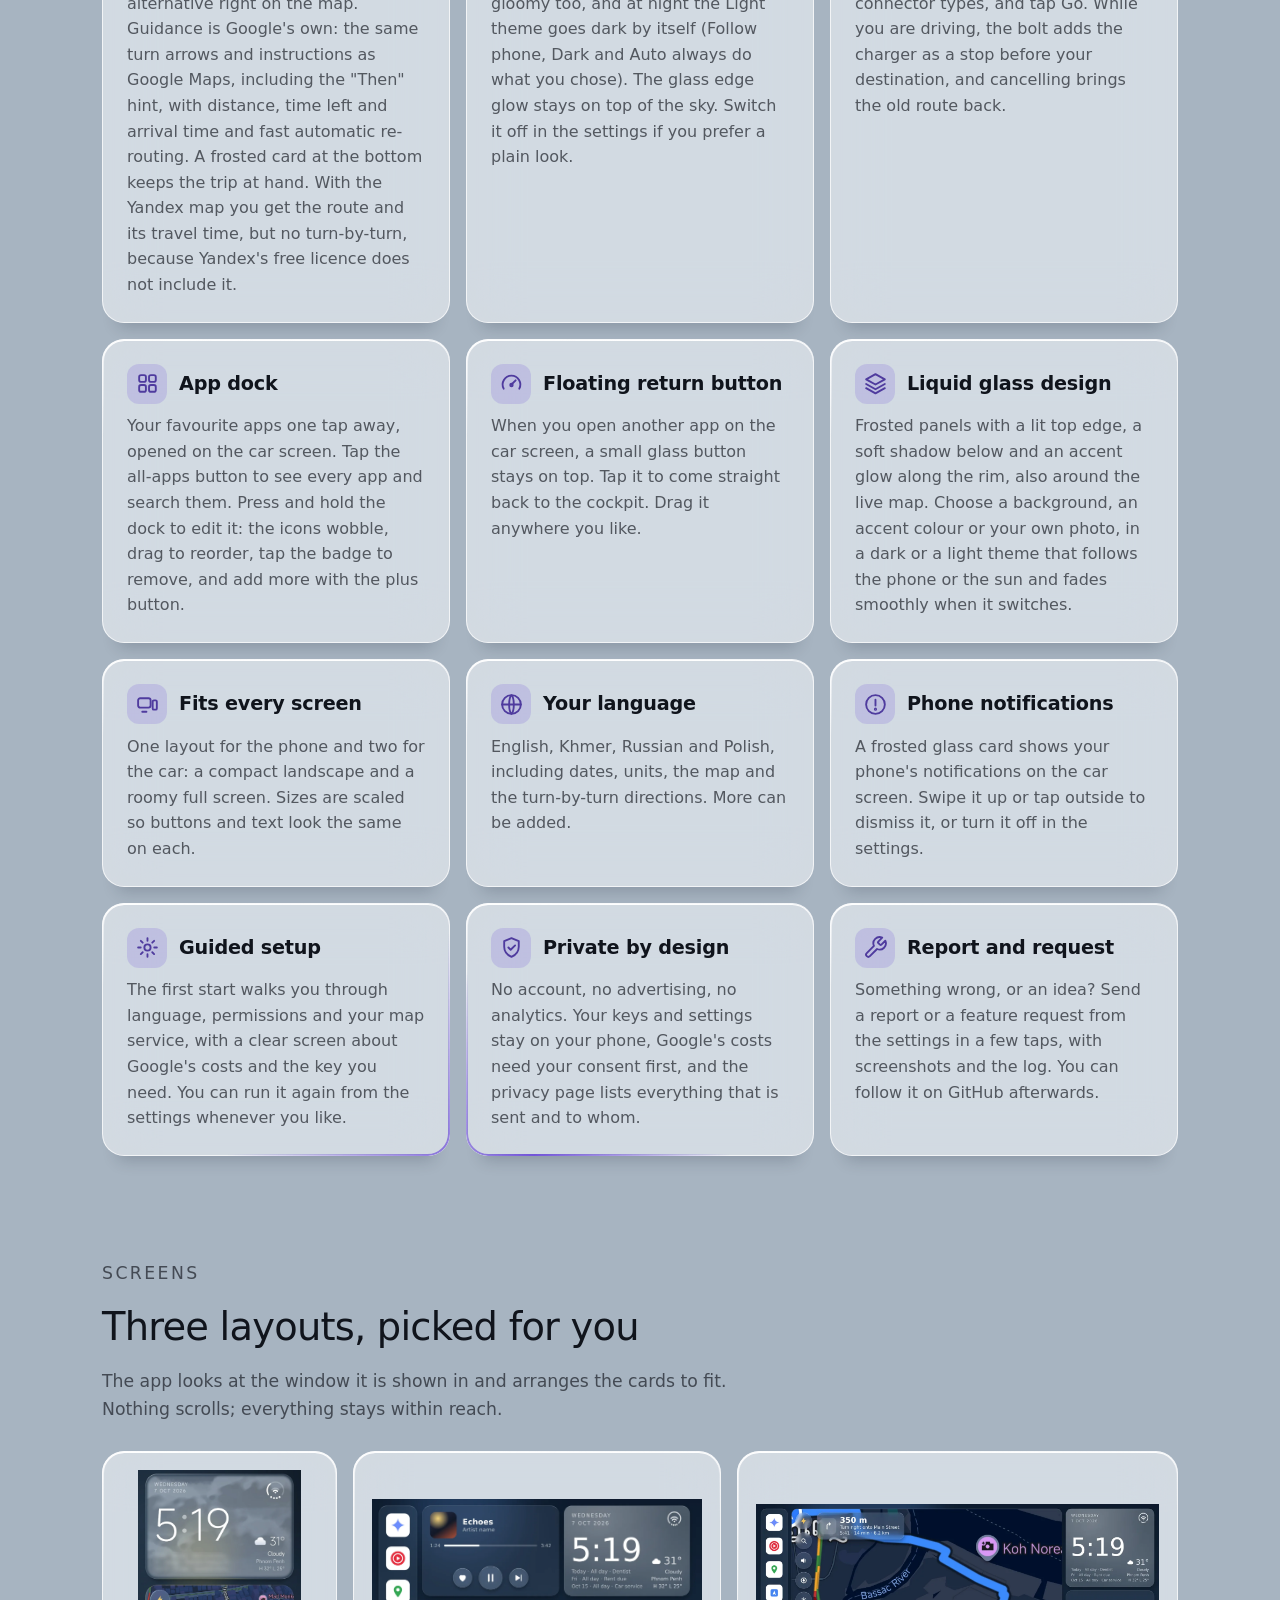
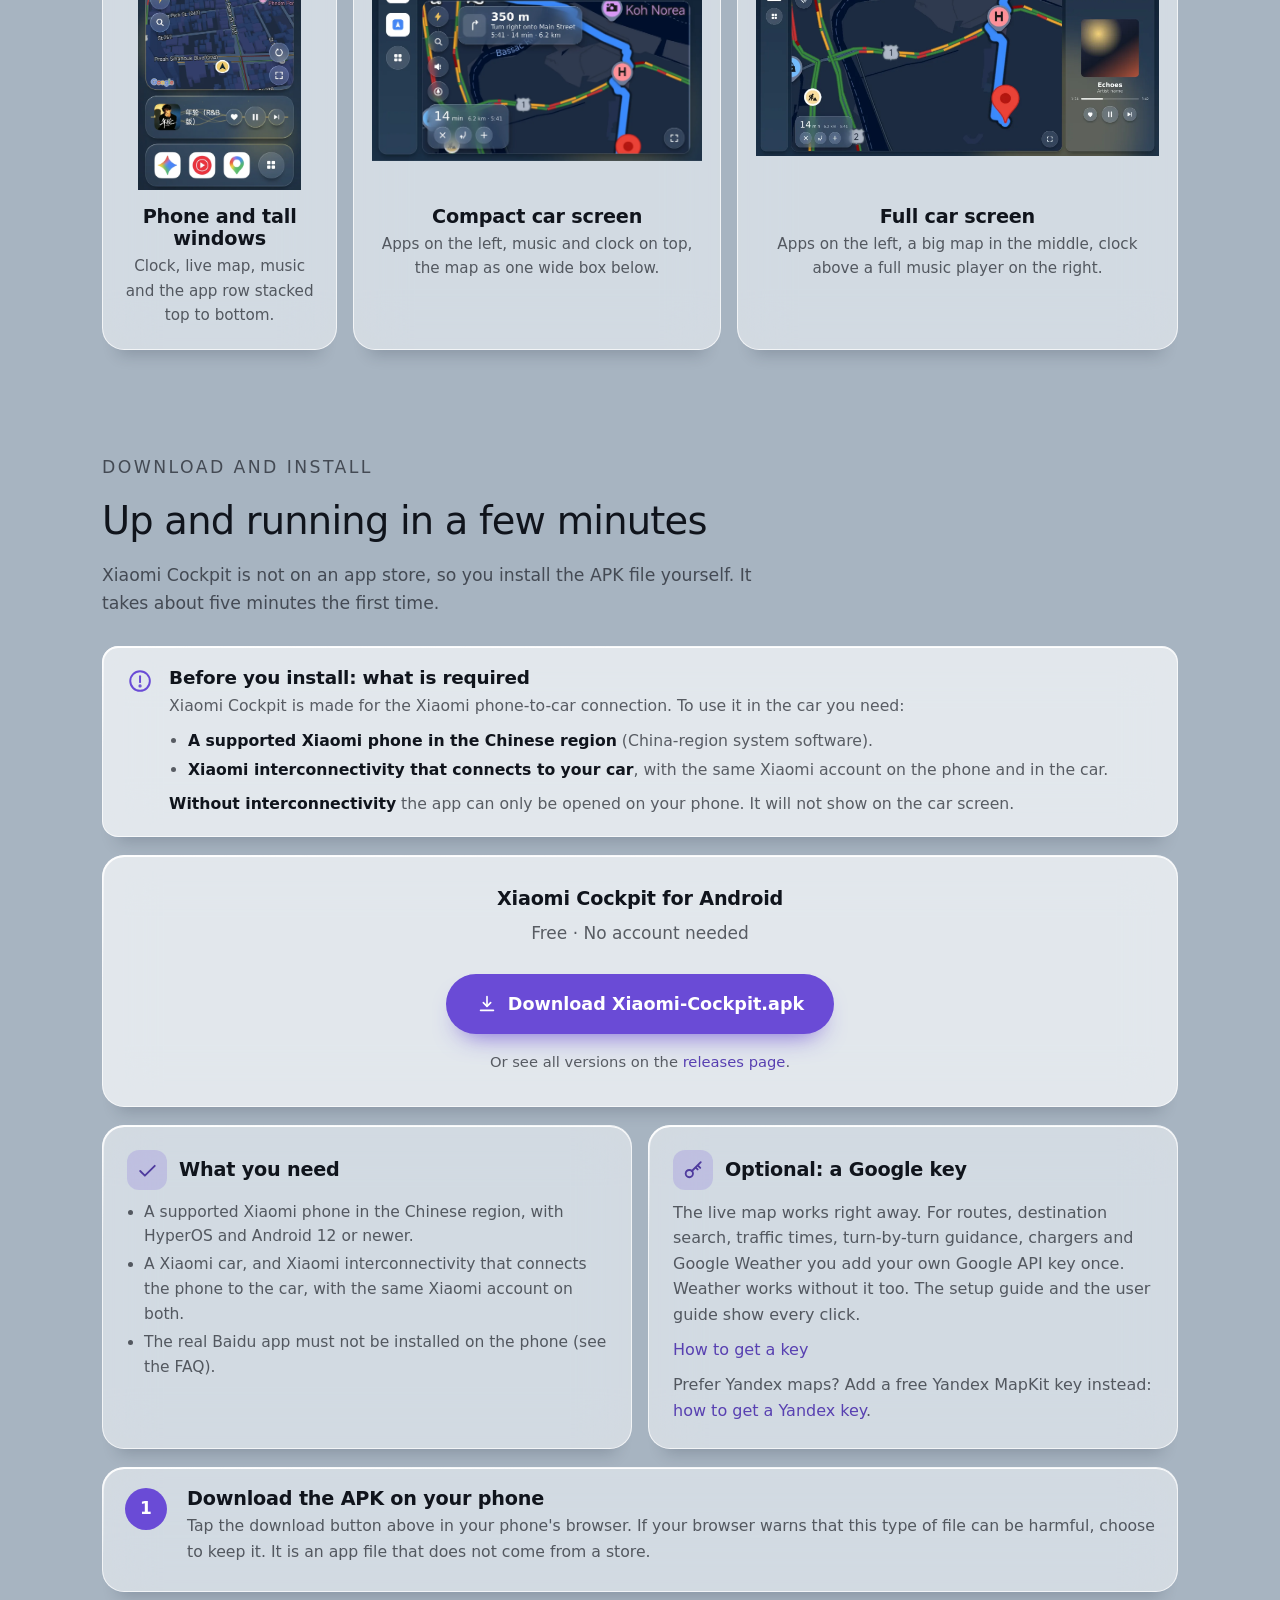
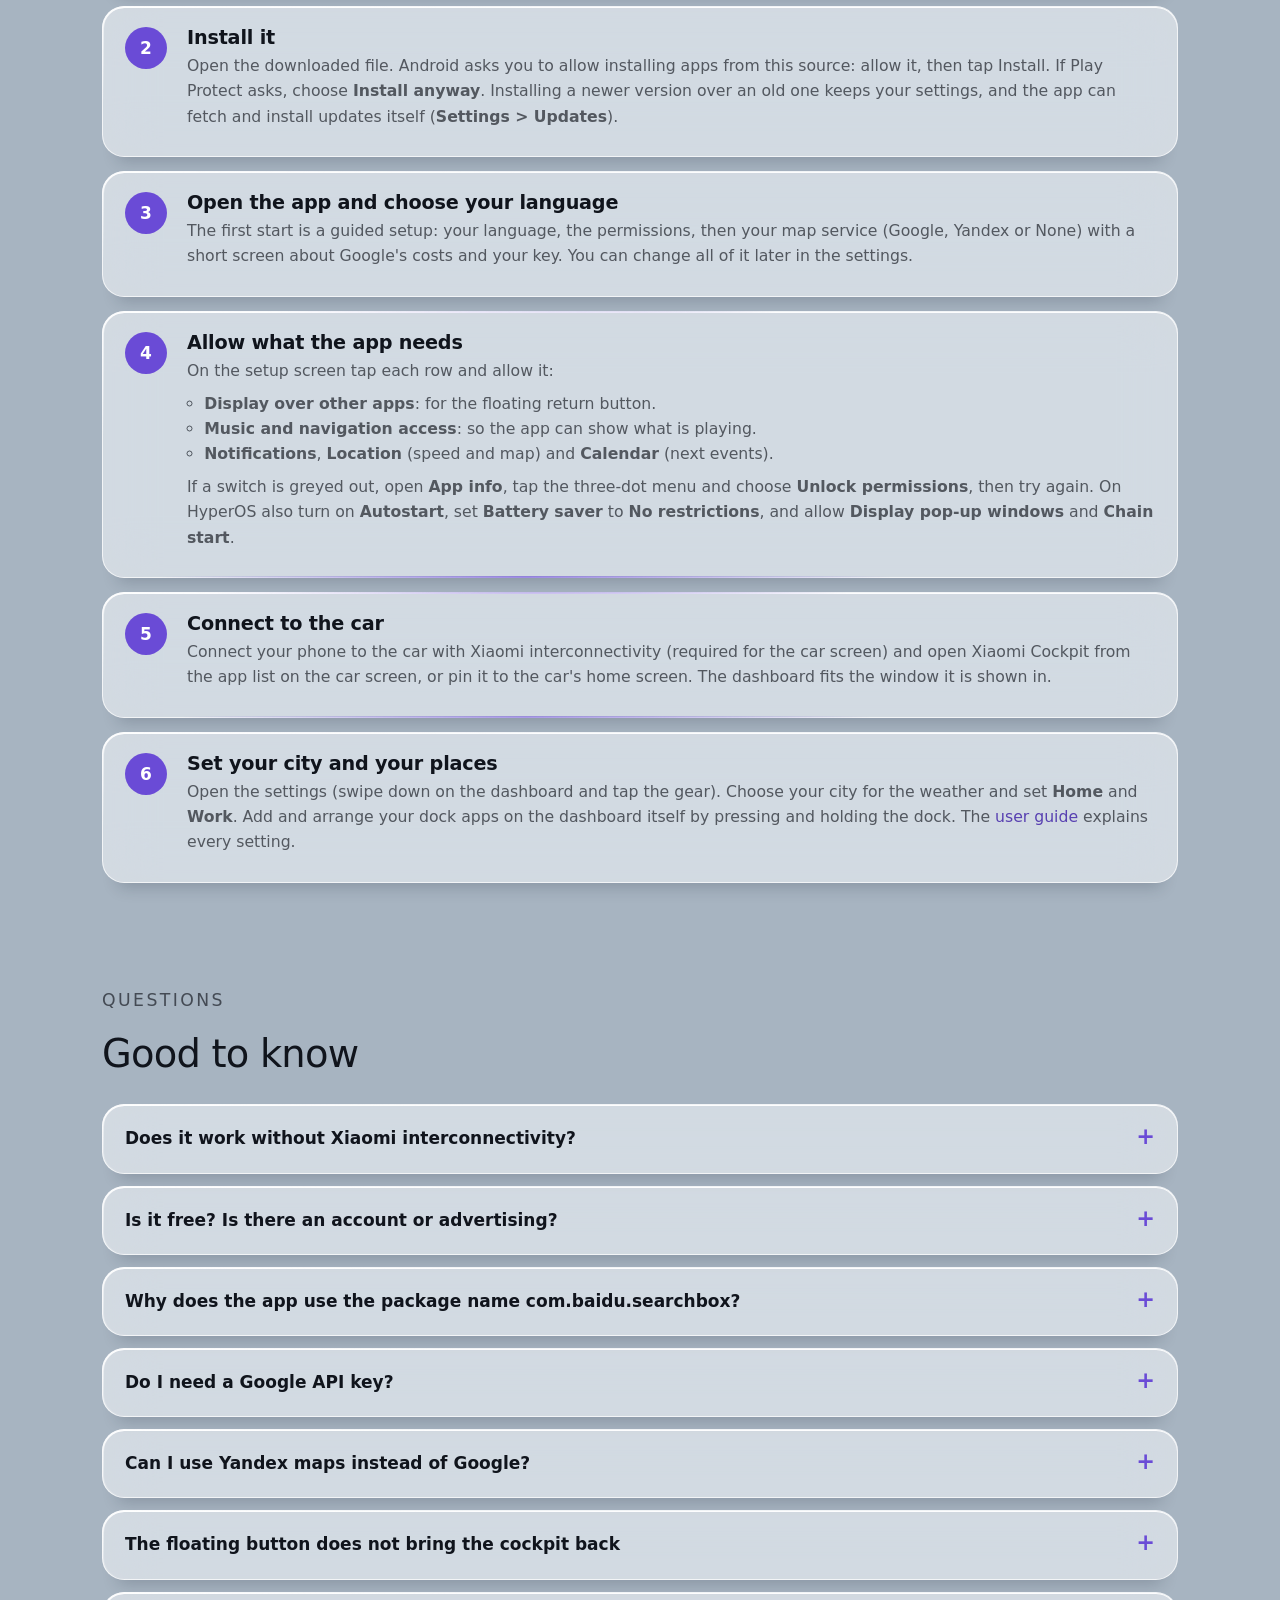
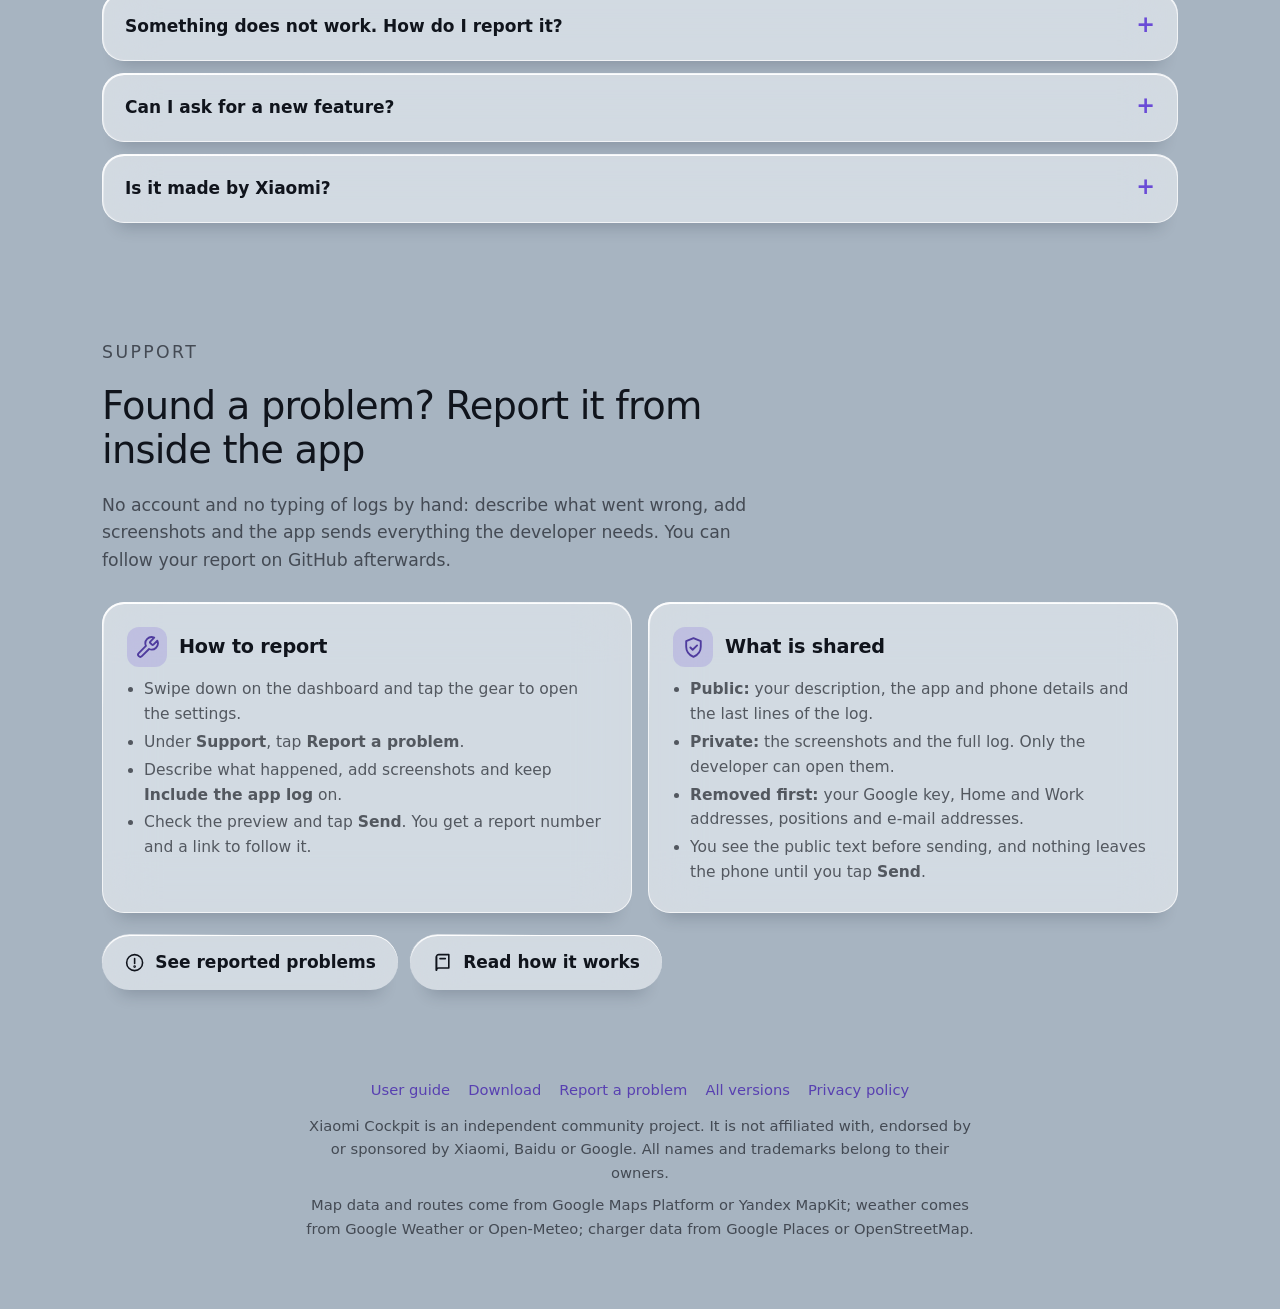
==== commit 9059e118: "Website: real size 1 screenshot and size 2/3 renders in the hero and Screens, new features and guide" ====
--- a/index.html
+++ b/index.html
@@ -15,7 +15,7 @@
 <link rel="icon" href="assets/brand/icon-192.png" type="image/png" sizes="192x192">
 <link rel="apple-touch-icon" href="apple-touch-icon.png">
 <meta property="og:image" content="https://xiaomi-cockpit.github.io/assets/brand/icon-512.png">
-<link rel="stylesheet" href="assets/style.css?v=202610060241">
+<link rel="stylesheet" href="assets/style.css?v=202610071200">
 <script>
   /* set the theme before the page paints, so there is no flash */
   (function () {
@@ -73,63 +73,11 @@
       </div>
     </div>
 
-    <!-- a drawn preview of the dashboard on the car screen -->
-    <div class="reveal" aria-hidden="true">
-      <div class="carscreen glass strong">
-        <div class="screen">
-          <div class="mdock glass">
-            <i style="--c:#ea4335"></i><i style="--c:#4285f4"></i><i style="--c:#ff0033"></i><i style="--c:#34a853"></i><i style="--c:#fbbc04"></i><i style="--c:#a78bfa"></i><i></i>
-          </div>
-          <div class="mmain">
-            <div class="mtop">
-            <div class="mmusic glass">
-              <div class="row"><div class="cover"></div><div><div class="ttl">Echoes</div><div class="art">Lăn Từ</div></div></div>
-              <div>
-                <div class="prog"><i></i></div>
-                <div class="ctrl">
-                  <svg class="ic" aria-hidden="true"><use href="assets/icons.svg#i-heart"/></svg>
-                  <span class="pl"><svg class="ic" viewBox="0 0 24 24" aria-hidden="true"><path d="M8 5v14M16 5v14" stroke-width="3"/></svg></span>
-                  <svg class="ic" viewBox="0 0 24 24" aria-hidden="true"><path d="M18 5v14M14 12L5 6v12z"/></svg>
-                </div>
-              </div>
-            </div>
-            <div class="mclock glass">
-              <div class="mc-top"><span class="tiny">Saturday</span>
-                <svg class="gauge" viewBox="0 0 40 40" aria-hidden="true"><path d="M9.5 29.5A15 15 0 1 1 30.5 29.5" class="ring"/><path d="M13.5 19.5a9.5 9.5 0 0 1 13 0M16 23a6 6 0 0 1 8 0" class="wifi"/><circle cx="20" cy="26.2" r="1.5"/><g class="dots"><circle cx="14" cy="33" r="1.5"/><circle cx="18" cy="34.4" r="1.5"/><circle cx="22" cy="34.4" r="1.5"/><circle cx="26" cy="33" r="1.5"/></g></svg></div>
-              <div class="t" id="mock-time">10:28</div>
-              <div class="w"><span>28° Cloudy</span><span>H 32° L 25°</span></div>
-              <div class="ev1">Today · All day · Dentist</div>
-            </div>
-            </div>
-            <div class="mmap">
-            <svg class="streets" viewBox="0 0 400 200" preserveAspectRatio="xMidYMid slice">
-              <path class="street" d="M-10 60 L420 100"/><path class="street" d="M-10 160 L420 140"/>
-              <path class="street" d="M90 -10 L110 220"/><path class="street" d="M270 -10 L300 220"/>
-              <path class="street" d="M-10 20 L170 90 L420 70"/>
-              <g class="routeg"><path class="route" d="M110 220 L130 150 L240 128"/><path class="route slow" d="M240 128 L275 70"/><path class="route jam" d="M275 70 L310 52"/><path class="route" d="M310 52 L350 40"/></g>
-              <g class="pins"><g transform="translate(180 60)"><circle r="9"/><path d="M1.5-5.5L-3 .8h3L-1.5 5.5 3-.8H0z"/></g><g transform="translate(330 150)"><circle r="9"/><path d="M1.5-5.5L-3 .8h3L-1.5 5.5 3-.8H0z"/></g><g transform="translate(60 100)"><circle r="9"/><path d="M1.5-5.5L-3 .8h3L-1.5 5.5 3-.8H0z"/></g></g>
-              <g transform="translate(130 150)"><circle class="car" r="10"/><path d="M0-6 L5 5 L0 2 L-5 5Z" fill="#06222b"/></g>
-            </svg>
-            <div class="mbanner glass">
-              <span class="turn"><svg class="ic" viewBox="0 0 24 24" aria-hidden="true"><path d="M9 20V10a4 4 0 0 1 4-4h5"/><path d="M15 3l3 3-3 3"/></svg></span>
-              <div><b>350 m</b><span>Turn right onto Main Street</span><span>10:42 · 14 min · 6.2 km</span></div>
-            </div>
-            <div class="mbtns">
-              <span class="rb glass x"><svg class="ic" viewBox="0 0 24 24" aria-hidden="true"><path d="M6 6l12 12M18 6L6 18"/></svg></span>
-              <span class="rb glass bolt"><svg class="ic" aria-hidden="true"><use href="assets/icons.svg#i-bolt"/></svg></span>
-            </div>
-            <div class="eta glass"><div>14<small>min</small></div></div>
-            <div class="evcard glass">
-              <div class="evh"><b>Nirouth Charging</b><span class="evc">2 / 15</span></div>
-              <div class="evm">4 min · 2.1 km</div>
-              <div class="evm dim">CCS2 · GB/T</div>
-              <div class="evp">Nirouth · Chbar Ampov · Phnom Penh</div>
-              <div class="evb"><span class="go">Go</span></div>
-            </div>
-          </div>
-          </div>
-        </div>
-      </div>
+    <!-- a screenshot of the dashboard on the compact car screen -->
+    <div class="reveal">
+      <figure class="shot glass strong">
+        <img src="assets/screenshots/size2.webp?v=2" width="1500" height="1194" alt="Xiaomi Cockpit on the car screen: music, clock and weather, and a live map with turn-by-turn guidance" fetchpriority="high">
+      </figure>
     </div>
   </div>
 
@@ -144,17 +92,17 @@
       <article class="card glass reveal"><h3><span class="badge"><svg class="ic" aria-hidden="true"><use href="assets/icons.svg#i-clock"/></svg></span>Clock and weather</h3>
         <p>A big light clock, the date, live weather with the day's high and low, and your next three calendar events. A small gauge shows battery, Wi-Fi and mobile signal. Weather comes from Google Weather or free Open-Meteo, your choice.</p></article>
       <article class="card glass reveal"><h3><span class="badge"><svg class="ic" aria-hidden="true"><use href="assets/icons.svg#i-music"/></svg></span>Music</h3>
-        <p>Shows what is playing in any music app: cover art, title, progress you can drag, previous, play and next, and a like button when the app supports it. Small animated music bars sit next to the title, and the accent colour can follow the album cover.</p></article>
+        <p>Shows what is playing in any music app: cover art, title, progress you can drag, previous, play and next, and a like button when the app supports it. The buttons are frosted glass, soft accent-coloured waves flow behind them, and the accent colour can follow the album cover.</p></article>
       <article class="card glass reveal"><h3><span class="badge"><svg class="ic" aria-hidden="true"><use href="assets/icons.svg#i-map"/></svg></span>Live map</h3>
-        <p>Google's map with 3D buildings and live traffic follows your car. In Russia and nearby you can choose Yandex's map with traffic instead. It zooms out as you speed up, tilts when you drive, and you can pinch, drag and snap back to your position.</p></article>
+        <p>Google's map with 3D buildings and live traffic follows your car, in a dark night style after sunset. In Russia and nearby you can choose Yandex's map instead. It zooms out as you speed up, tilts when you drive, and you can pinch, drag, turn it with two fingers and snap back to your position. Expand it to fill the whole screen.</p></article>
       <article class="card glass reveal"><h3><span class="badge"><svg class="ic" aria-hidden="true"><use href="assets/icons.svg#i-route"/></svg></span>Navigation</h3>
-        <p>Pick Home, Work, search a place or choose a spot on the map. A new route first shows the whole way, then zooms in as you start driving. See the route coloured by live traffic, a turn-by-turn banner with the street name, time left and arrival time, with fast automatic re-routing. With the Yandex map you get the route and its travel time, but no turn-by-turn, because Yandex's free licence does not include it.</p></article>
+        <p>Search a place (results appear while you type), pick Home or Work, or choose a spot on the map. See the route options with live traffic times, add up to four stops and choose an alternative right on the map. Guidance is Google's own: the same turn arrows and instructions as Google Maps, including the "Then" hint, with distance, time left and arrival time and fast automatic re-routing. A frosted card at the bottom keeps the trip at hand. With the Yandex map you get the route and its travel time, but no turn-by-turn, because Yandex's free licence does not include it.</p></article>
       <article class="card glass reveal"><h3><span class="badge"><svg class="ic" aria-hidden="true"><use href="assets/icons.svg#i-weather"/></svg></span>Weather you can see</h3>
         <p>A sky in the clock card, rain that runs down the glass in drops, snow that piles up on the cards and storms with lightning. In gloomy weather the light theme turns gloomy too, and at night the Light theme goes dark by itself (Follow phone, Dark and Auto always do what you chose). The glass edge glow stays on top of the sky. Switch it off in the settings if you prefer a plain look.</p></article>
       <article class="card glass reveal"><h3><span class="badge"><svg class="ic" aria-hidden="true"><use href="assets/icons.svg#i-bolt"/></svg></span>Nearby EV chargers</h3>
-        <p>Tap the bolt on the map and the cockpit finds chargers around you, the quickest to reach first. Step through them with the arrows, see the way on the map with power and connector types, and tap Go to start the route.</p></article>
+        <p>Tap the bolt on the map and green charger pins appear around you, with the nearest one chosen at once. Step through the others with the bar at the bottom, see power and connector types, and tap Go. While you are driving, the bolt adds the charger as a stop before your destination, and cancelling brings the old route back.</p></article>
       <article class="card glass reveal"><h3><span class="badge"><svg class="ic" aria-hidden="true"><use href="assets/icons.svg#i-apps"/></svg></span>App dock</h3>
-        <p>Your favourite apps one tap away, opened on the car screen. Tap the all-apps button to see every app, search them, and long-press to change the shortcuts.</p></article>
+        <p>Your favourite apps one tap away, opened on the car screen. Tap the all-apps button to see every app and search them. Press and hold the dock to edit it: the icons wobble, drag to reorder, tap the badge to remove, and add more with the plus button.</p></article>
       <article class="card glass reveal"><h3><span class="badge"><svg class="ic" aria-hidden="true"><use href="assets/icons.svg#i-gauge"/></svg></span>Floating return button</h3>
         <p>When you open another app on the car screen, a small glass button stays on top. Tap it to come straight back to the cockpit. Drag it anywhere you like.</p></article>
       <article class="card glass reveal"><h3><span class="badge"><svg class="ic" aria-hidden="true"><use href="assets/icons.svg#i-glass"/></svg></span>Liquid glass design</h3>
@@ -163,6 +111,12 @@
         <p>One layout for the phone and two for the car: a compact landscape and a roomy full screen. Sizes are scaled so buttons and text look the same on each.</p></article>
       <article class="card glass reveal"><h3><span class="badge"><svg class="ic" aria-hidden="true"><use href="assets/icons.svg#i-globe"/></svg></span>Your language</h3>
         <p>English, Khmer, Russian and Polish, including dates, units, the map and the turn-by-turn directions. More can be added.</p></article>
+      <article class="card glass reveal"><h3><span class="badge"><svg class="ic" aria-hidden="true"><use href="assets/icons.svg#i-alert"/></svg></span>Phone notifications</h3>
+        <p>A frosted glass card shows your phone's notifications on the car screen. Swipe it up or tap outside to dismiss it, or turn it off in the settings.</p></article>
+      <article class="card glass reveal"><h3><span class="badge"><svg class="ic" aria-hidden="true"><use href="assets/icons.svg#i-gear"/></svg></span>Guided setup</h3>
+        <p>The first start walks you through language, permissions and your map service, with a clear screen about Google's costs and the key you need. You can run it again from the settings whenever you like.</p></article>
+      <article class="card glass reveal"><h3><span class="badge"><svg class="ic" aria-hidden="true"><use href="assets/icons.svg#i-shield"/></svg></span>Private by design</h3>
+        <p>No account, no advertising, no analytics. Your keys and settings stay on your phone, Google's costs need your consent first, and the privacy page lists everything that is sent and to whom.</p></article>
       <article class="card glass reveal"><h3><span class="badge"><svg class="ic" aria-hidden="true"><use href="assets/icons.svg#i-wrench"/></svg></span>Report and request</h3>
         <p>Something wrong, or an idea? Send a report or a feature request from the settings in a few taps, with screenshots and the log. You can follow it on GitHub afterwards.</p></article>
     </div>
@@ -176,18 +130,18 @@
       <p>The app looks at the window it is shown in and arranges the cards to fit. Nothing scrolls; everything stays within reach.</p>
     </div>
     <div class="sizes">
-      <div class="size glass reveal">
-        <div class="wf" style="width:96px;grid-template-rows:20px 38px 22px 14px"><i></i><i class="m"></i><i></i><i class="m"></i></div>
+      <figure class="size glass reveal">
+        <img src="assets/screenshots/size1.webp?v=2" width="900" height="1763" alt="Portrait layout: clock, live map, music and the app row stacked top to bottom" loading="lazy">
         <h3>Phone and tall windows</h3><p>Clock, live map, music and the app row stacked top to bottom.</p>
-      </div>
-      <div class="size glass reveal">
-        <div class="wf" style="width:150px;grid-template-columns:14px 1fr 1fr;grid-template-rows:32px 40px"><i class="m" style="grid-row:1/3"></i><i></i><i></i><i class="m" style="grid-column:2/4"></i></div>
+      </figure>
+      <figure class="size glass reveal">
+        <img src="assets/screenshots/size2.webp?v=2" width="1500" height="1194" alt="Compact car screen layout: apps on the left, music and clock on top, a wide map below" loading="lazy">
         <h3>Compact car screen</h3><p>Apps on the left, music and clock on top, the map as one wide box below.</p>
-      </div>
-      <div class="size glass reveal">
-        <div class="wf" style="width:168px;grid-template-columns:14px 1fr 46px;grid-template-rows:34px 34px"><i class="m" style="grid-row:1/3"></i><i class="m" style="grid-row:1/3"></i><i></i><i></i></div>
+      </figure>
+      <figure class="size glass reveal">
+        <img src="assets/screenshots/size3.webp?v=2" width="1500" height="938" alt="Full car screen layout: apps on the left, a big map in the middle, clock above music on the right" loading="lazy">
         <h3>Full car screen</h3><p>Apps on the left, a big map in the middle, clock above a full music player on the right.</p>
-      </div>
+      </figure>
     </div>
   </section>
 
@@ -227,7 +181,7 @@
           <li>The real Baidu app must not be installed on the phone (see the FAQ).</li>
         </ul></div>
       <div class="card glass reveal"><h3><span class="badge"><svg class="ic" aria-hidden="true"><use href="assets/icons.svg#i-key"/></svg></span>Optional: a Google key</h3>
-        <p>The live map works right away. For routes, destination search, traffic times, chargers and Google Weather you add your own Google API key once in the settings. Weather works without it too. The guide shows every click.</p>
+        <p>The live map works right away. For routes, destination search, traffic times, turn-by-turn guidance, chargers and Google Weather you add your own Google API key once. Weather works without it too. The setup guide and the user guide show every click.</p>
         <p style="margin-top:.6em"><a href="guide.html#google-key">How to get a key</a></p>
         <p style="margin-top:.6em">Prefer Yandex maps? Add a free Yandex MapKit key instead: <a href="guide.html#yandex-key">how to get a Yandex key</a>.</p></div>
     </div>
@@ -235,13 +189,13 @@
     <ol class="steps" style="list-style:none;margin:0;padding:0">
       <li class="step glass reveal"><span class="n"></span><div><h3>Download the APK on your phone</h3><p>Tap the download button above in your phone's browser. If your browser warns that this type of file can be harmful, choose to keep it. It is an app file that does not come from a store.</p></div></li>
       <li class="step glass reveal"><span class="n"></span><div><h3>Install it</h3><p>Open the downloaded file. Android asks you to allow installing apps from this source: allow it, then tap Install. If Play Protect asks, choose <b>Install anyway</b>. Installing a newer version over an old one keeps your settings, and the app can fetch and install updates itself (<b>Settings &gt; Updates</b>).</p></div></li>
-      <li class="step glass reveal"><span class="n"></span><div><h3>Open the app and choose your language</h3><p>The first start asks for a language and for your map service (Google API, Yandex API or a maps app of your own), and then opens the setup screen. You can change both later in the settings.</p></div></li>
+      <li class="step glass reveal"><span class="n"></span><div><h3>Open the app and choose your language</h3><p>The first start is a guided setup: your language, the permissions, then your map service (Google, Yandex or None) with a short screen about Google's costs and your key. You can change all of it later in the settings.</p></div></li>
       <li class="step glass reveal"><span class="n"></span><div><h3>Allow what the app needs</h3>
         <p>On the setup screen tap each row and allow it:</p>
         <ul><li><b>Display over other apps</b>: for the floating return button.</li><li><b>Music and navigation access</b>: so the app can show what is playing.</li><li><b>Notifications</b>, <b>Location</b> (speed and map) and <b>Calendar</b> (next events).</li></ul>
         <p>If a switch is greyed out, open <b>App info</b>, tap the three-dot menu and choose <b>Unlock permissions</b>, then try again. On HyperOS also turn on <b>Autostart</b>, set <b>Battery saver</b> to <b>No restrictions</b>, and allow <b>Display pop-up windows</b> and <b>Chain start</b>.</p></div></li>
       <li class="step glass reveal"><span class="n"></span><div><h3>Connect to the car</h3><p>Connect your phone to the car with Xiaomi interconnectivity (required for the car screen) and open Xiaomi Cockpit from the app list on the car screen, or pin it to the car's home screen. The dashboard fits the window it is shown in.</p></div></li>
-      <li class="step glass reveal"><span class="n"></span><div><h3>Set your city and your places</h3><p>Open the settings (swipe down on the dashboard and tap the gear). Add your Google key if you have one, choose your city for the weather, set <b>Home</b> and <b>Work</b>, and pick your dock apps. The <a href="guide.html">user guide</a> explains every setting.</p></div></li>
+      <li class="step glass reveal"><span class="n"></span><div><h3>Set your city and your places</h3><p>Open the settings (swipe down on the dashboard and tap the gear). Choose your city for the weather and set <b>Home</b> and <b>Work</b>. Add and arrange your dock apps on the dashboard itself by pressing and holding the dock. The <a href="guide.html">user guide</a> explains every setting.</p></div></li>
     </ol>
   </section>
 
@@ -251,8 +205,8 @@
     <details class="faq glass reveal"><summary>Does it work without Xiaomi interconnectivity?</summary><div class="a"><p>Only on the phone. Without interconnectivity the app can be opened on your phone, but it cannot be shown on the car screen. To use it in the car you need a supported Xiaomi phone in the Chinese region that can connect to the car with Xiaomi interconnectivity.</p></div></details>
     <details class="faq glass reveal"><summary>Is it free? Is there an account or advertising?</summary><div class="a"><p>It is free, community built, and has no account and no advertising.</p></div></details>
     <details class="faq glass reveal"><summary>Why does the app use the package name com.baidu.searchbox?</summary><div class="a"><p>The car only lists apps it knows. Xiaomi Cockpit uses a package name the car already accepts so it can appear on the car screen. The side effect is that it cannot be on the real Baidu app's phone at the same time: if the real Baidu app is installed, Android refuses the install with a "conflicting signatures" message. Uninstall the Baidu app first.</p></div></details>
-    <details class="faq glass reveal"><summary>Do I need a Google API key?</summary><div class="a"><p>Not to see the map. The live Google map is built in. The key is needed for routes, destination search and traffic times (so Home, Work and "Set destination" work), for the nearby chargers' details and for Google Weather. Without it weather comes from Open-Meteo and chargers from OpenStreetMap. Google gives a free monthly allowance, and the key stays on your phone. See <a href="guide.html#google-key">the guide</a>.</p></div></details>
-    <details class="faq glass reveal"><summary>Can I use Yandex maps instead of Google?</summary><div class="a"><p>Yes. In <b>Settings &gt; Maps &gt; Map service</b> choose <b>Yandex API</b> and add your own free Yandex MapKit key. You get Yandex's live map with traffic, place search, nearby chargers and a route preview with Yandex's travel time. There is no turn-by-turn guidance, because Yandex's free licence does not include it. See <a href="guide.html#yandex-key">the guide</a>.</p></div></details>
+    <details class="faq glass reveal"><summary>Do I need a Google API key?</summary><div class="a"><p>Not to see the map. The live Google map is built in. The key is needed for routes, search and traffic times (so Home, Work and search work), for turn-by-turn guidance, for the nearby chargers' details and for Google Weather. Without it weather comes from Open-Meteo and chargers from OpenStreetMap. Google gives a free monthly allowance and charges your own account above it only after you accept that in the app; the key stays on your phone. See <a href="guide.html#google-key">the guide</a>.</p></div></details>
+    <details class="faq glass reveal"><summary>Can I use Yandex maps instead of Google?</summary><div class="a"><p>Yes. In <b>Settings &gt; Service &gt; API service</b> choose <b>Yandex</b> and add your own free Yandex MapKit key. You get Yandex's live map with traffic, place search, nearby chargers and a route preview with Yandex's travel time. There is no turn-by-turn guidance, because Yandex's free licence does not include it. See <a href="guide.html#yandex-key">the guide</a>.</p></div></details>
     <details class="faq glass reveal"><summary>The floating button does not bring the cockpit back</summary><div class="a"><p>Tap it once and wait about two seconds. Make sure <b>Display over other apps</b> is allowed and <b>Autostart</b> is on for the app. More tips are in the <a href="guide.html#troubleshooting">troubleshooting section</a>.</p></div></details>
     <details class="faq glass reveal"><summary>Something does not work. How do I report it?</summary><div class="a"><p>Open <b>Settings &gt; Support &gt; Report a problem</b> in the app, describe the problem and add screenshots. It opens a public report you can follow, and the screenshots and full log stay private. See <a href="#support">Support</a>.</p></div></details>
     <details class="faq glass reveal"><summary>Can I ask for a new feature?</summary><div class="a"><p>Yes. Open <b>Settings &gt; Support &gt; Request a feature</b> in the app and describe your idea. It opens a public request you can follow.</p></div></details>
@@ -298,7 +252,7 @@
   </div>
 </footer>
 
-<script src="assets/i18n.js?v=202610060241" defer></script>
-<script src="assets/site.js?v=202610060241" defer></script>
+<script src="assets/i18n.js?v=202610071200" defer></script>
+<script src="assets/site.js?v=202610071200" defer></script>
 </body>
 </html>
--- a/assets/style.css
+++ b/assets/style.css
@@ -221,8 +221,11 @@
 .card ul { margin: .6em 0 0; padding-left: 1.1em; color: var(--dim); font-size: .97rem; }
 .card li { margin: .2em 0; }
 
-.sizes { display: grid; grid-template-columns: repeat(3, 1fr); gap: 16px; }
-.size { padding: 22px; text-align: center; }
+.sizes { display: grid; grid-template-columns: .8fr 1.25fr 1.5fr; gap: 16px; align-items: stretch; }
+.size { padding: 18px 18px 22px; text-align: center; margin: 0; }
+.size img { display: block; width: 100%; height: 320px; object-fit: contain; border-radius: 14px; margin: 0 0 16px; }
+.shot { margin: 0; padding: 10px; border-radius: 28px; --r: 28px; }
+.shot img { display: block; width: 100%; height: auto; border-radius: 20px; }
 .size .wf { margin: 4px auto 16px; display: grid; gap: 6px; padding: 8px; border-radius: 12px; background: var(--chip); }
 .size .wf i { display: block; border-radius: 6px; background: rgba(var(--accent-rgb), .45); }
 .size .wf i.m { background: rgba(var(--accent-rgb), .22); }
@@ -318,6 +321,7 @@
   .nav ul li a { padding: 12px 14px; }
   .nav .iconbtn#theme-btn { margin-left: auto; }
   .grid.f3, .grid.f2, .sizes { grid-template-columns: 1fr; }
+  .size img { height: auto; max-height: 420px; }
   .screen { grid-template-columns: 40px minmax(0, 1fr); aspect-ratio: auto; min-height: 330px; }
   .carscreen { padding: 10px; }
   .mclock, .mmusic { padding: 10px; overflow: hidden; }
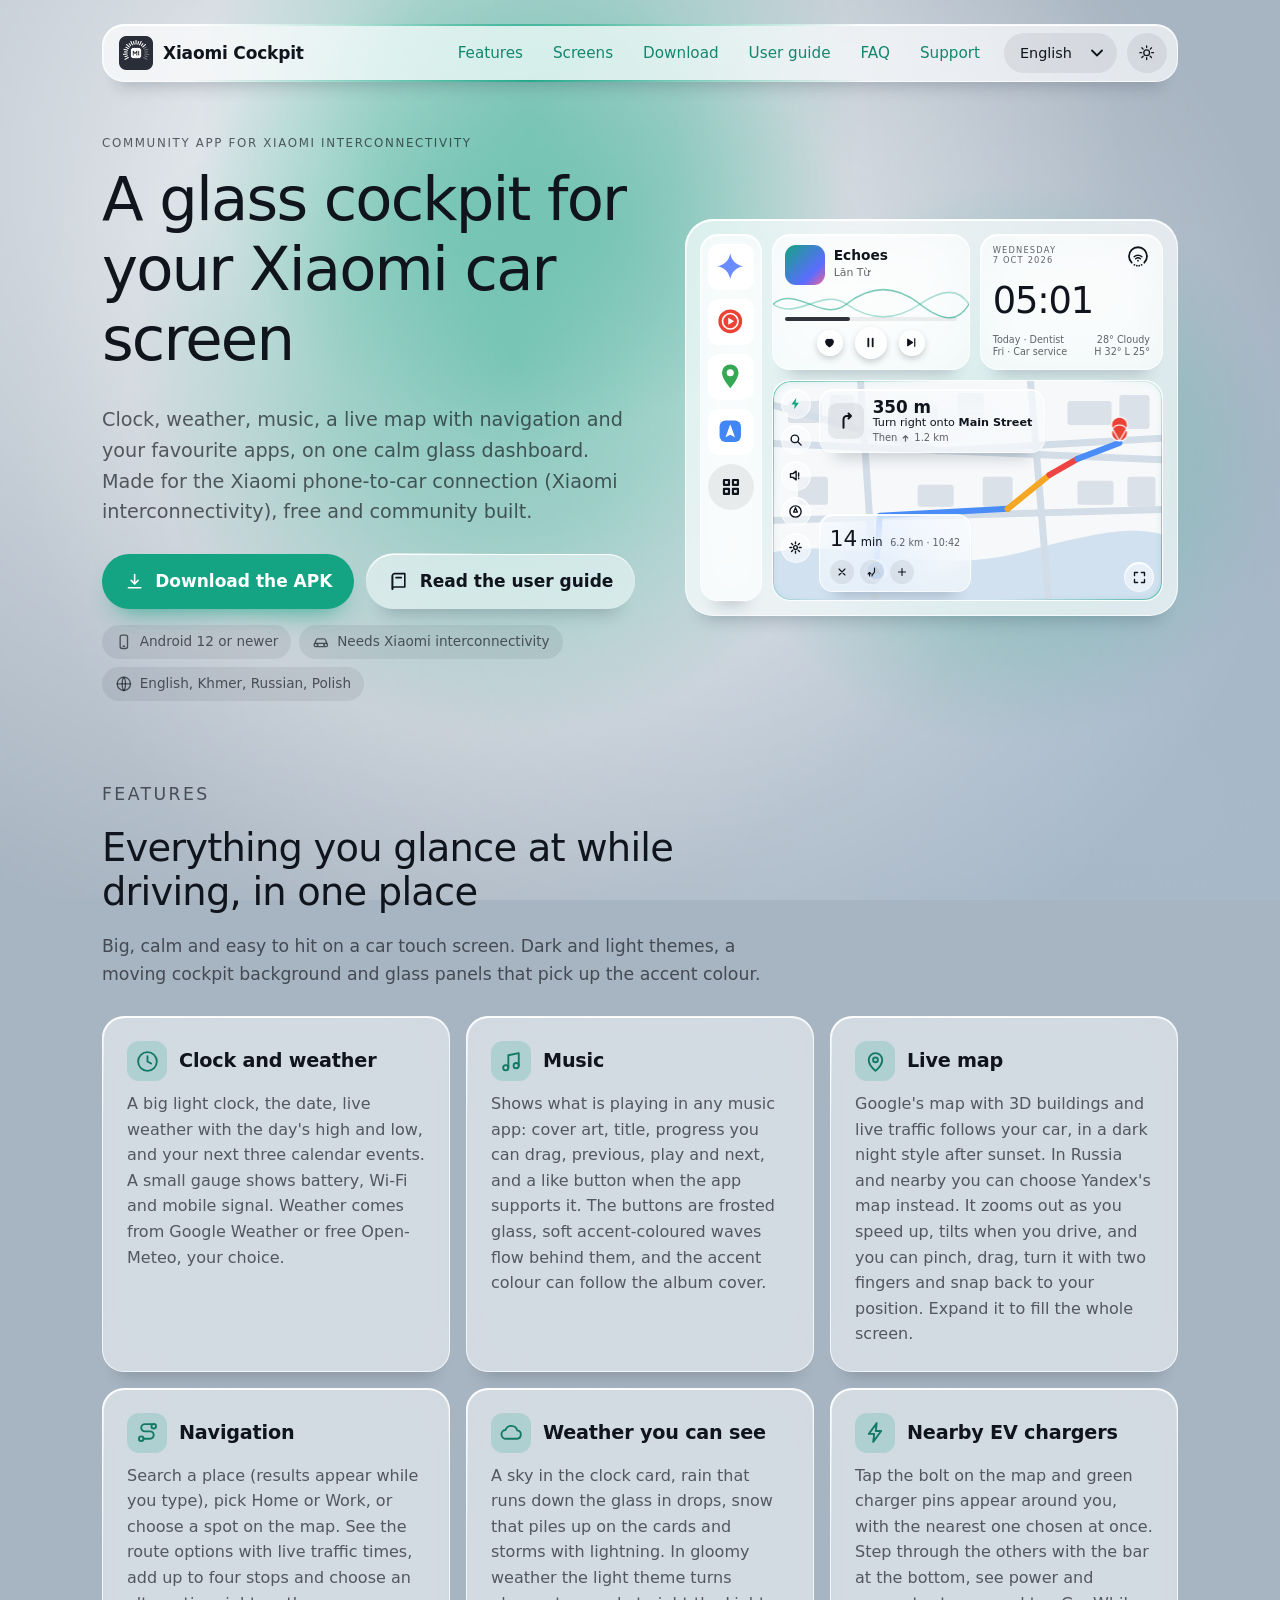
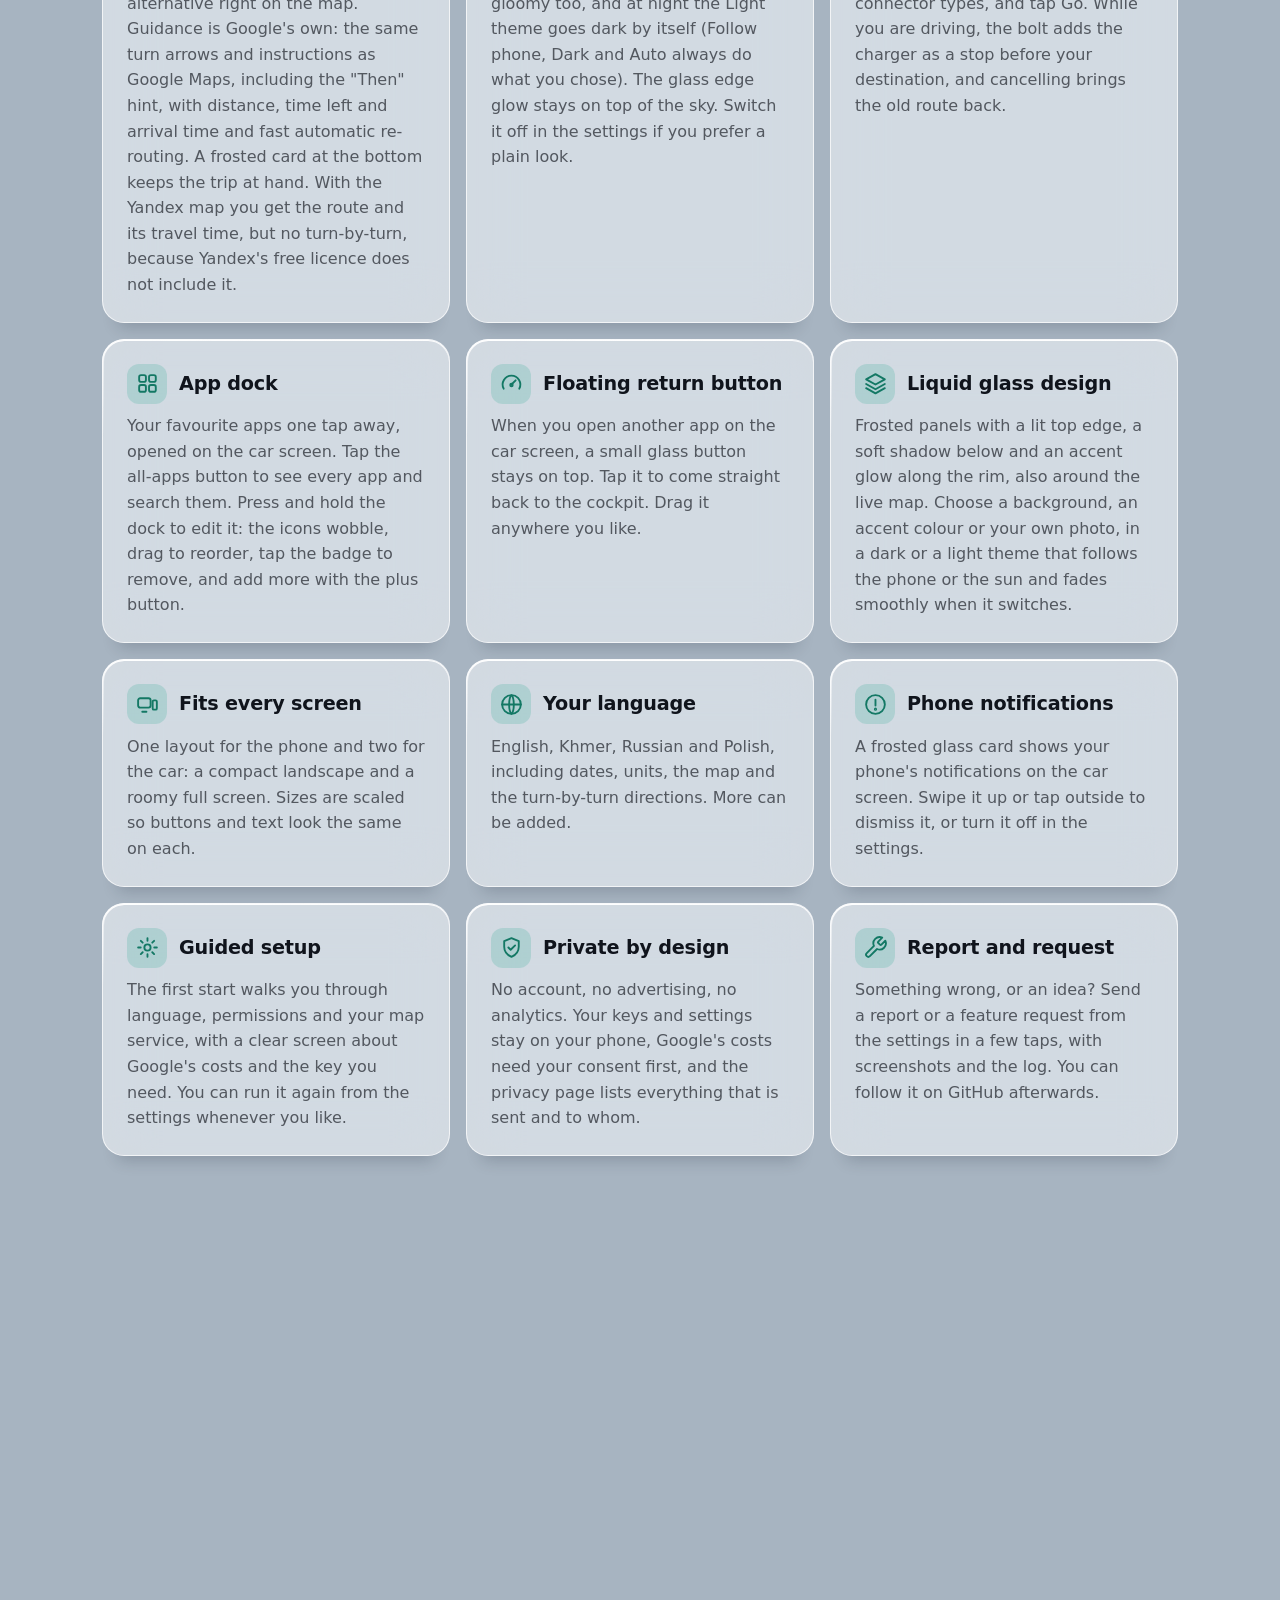
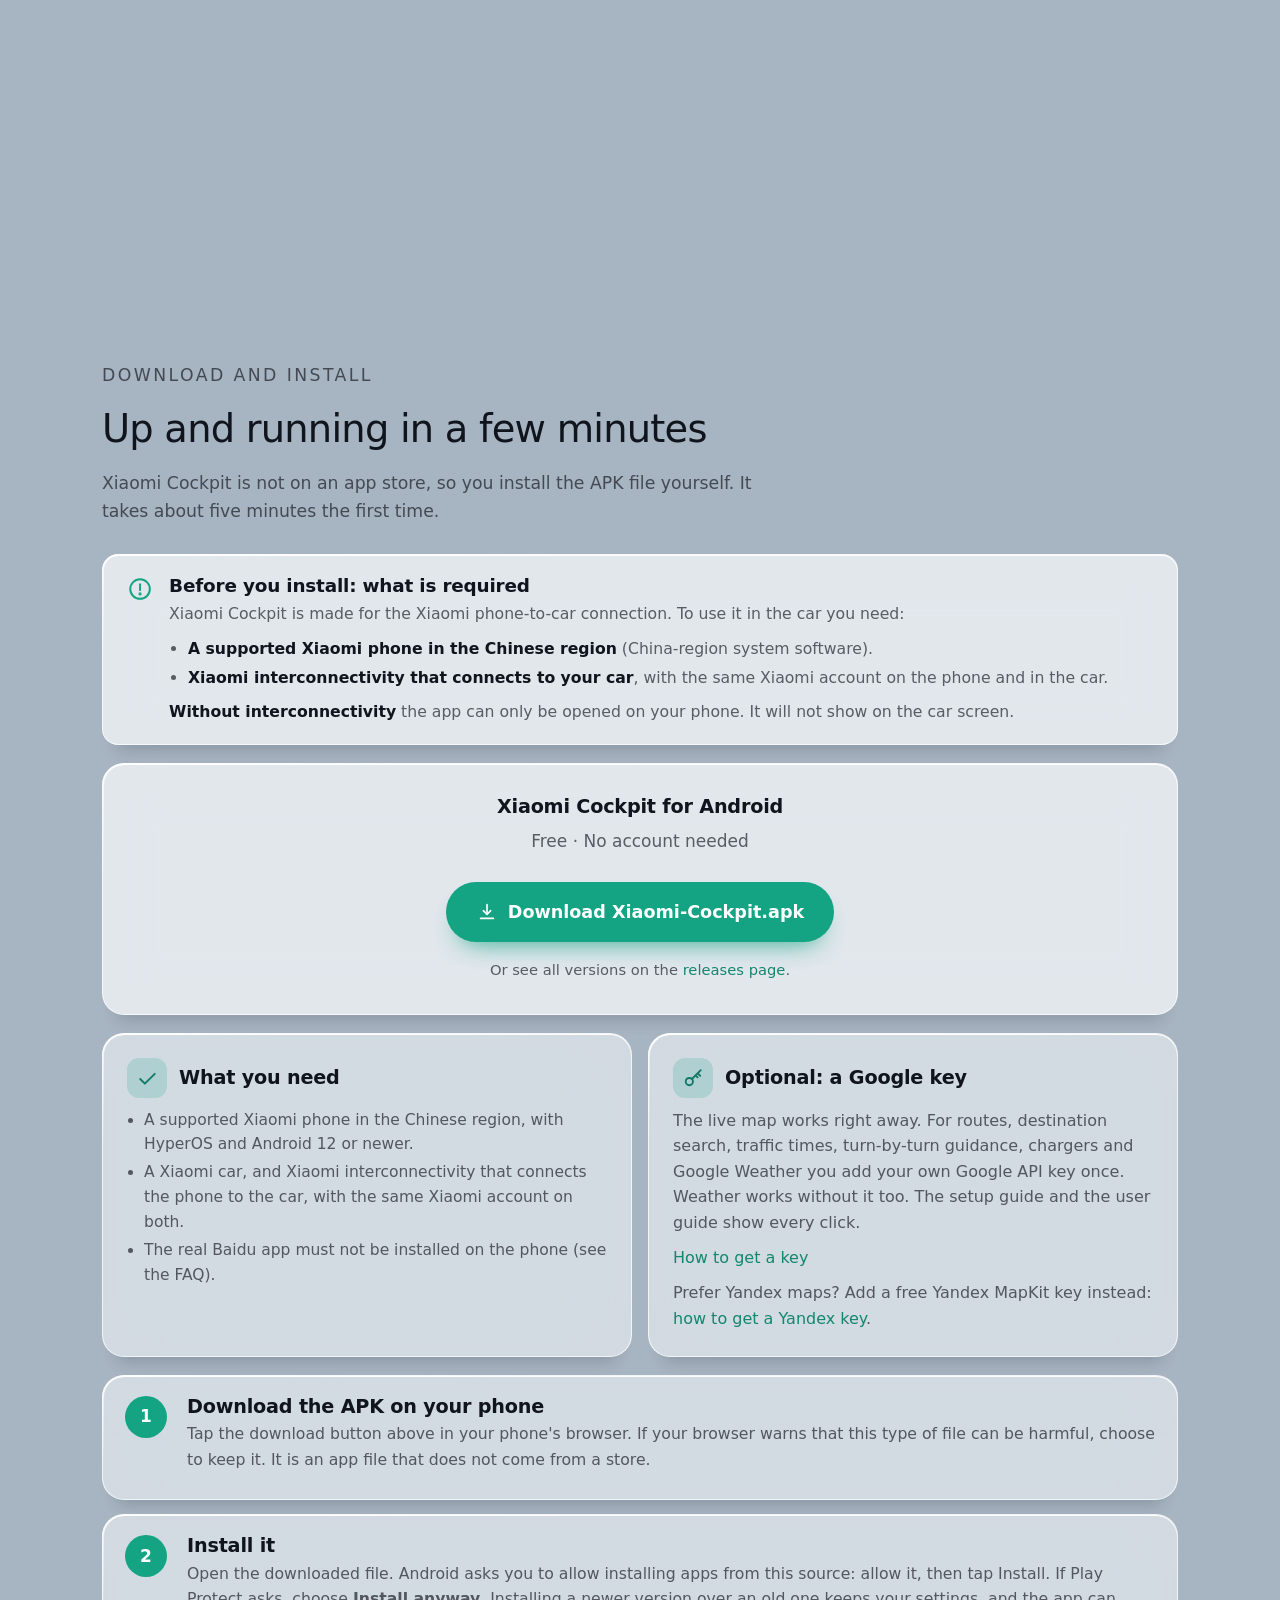
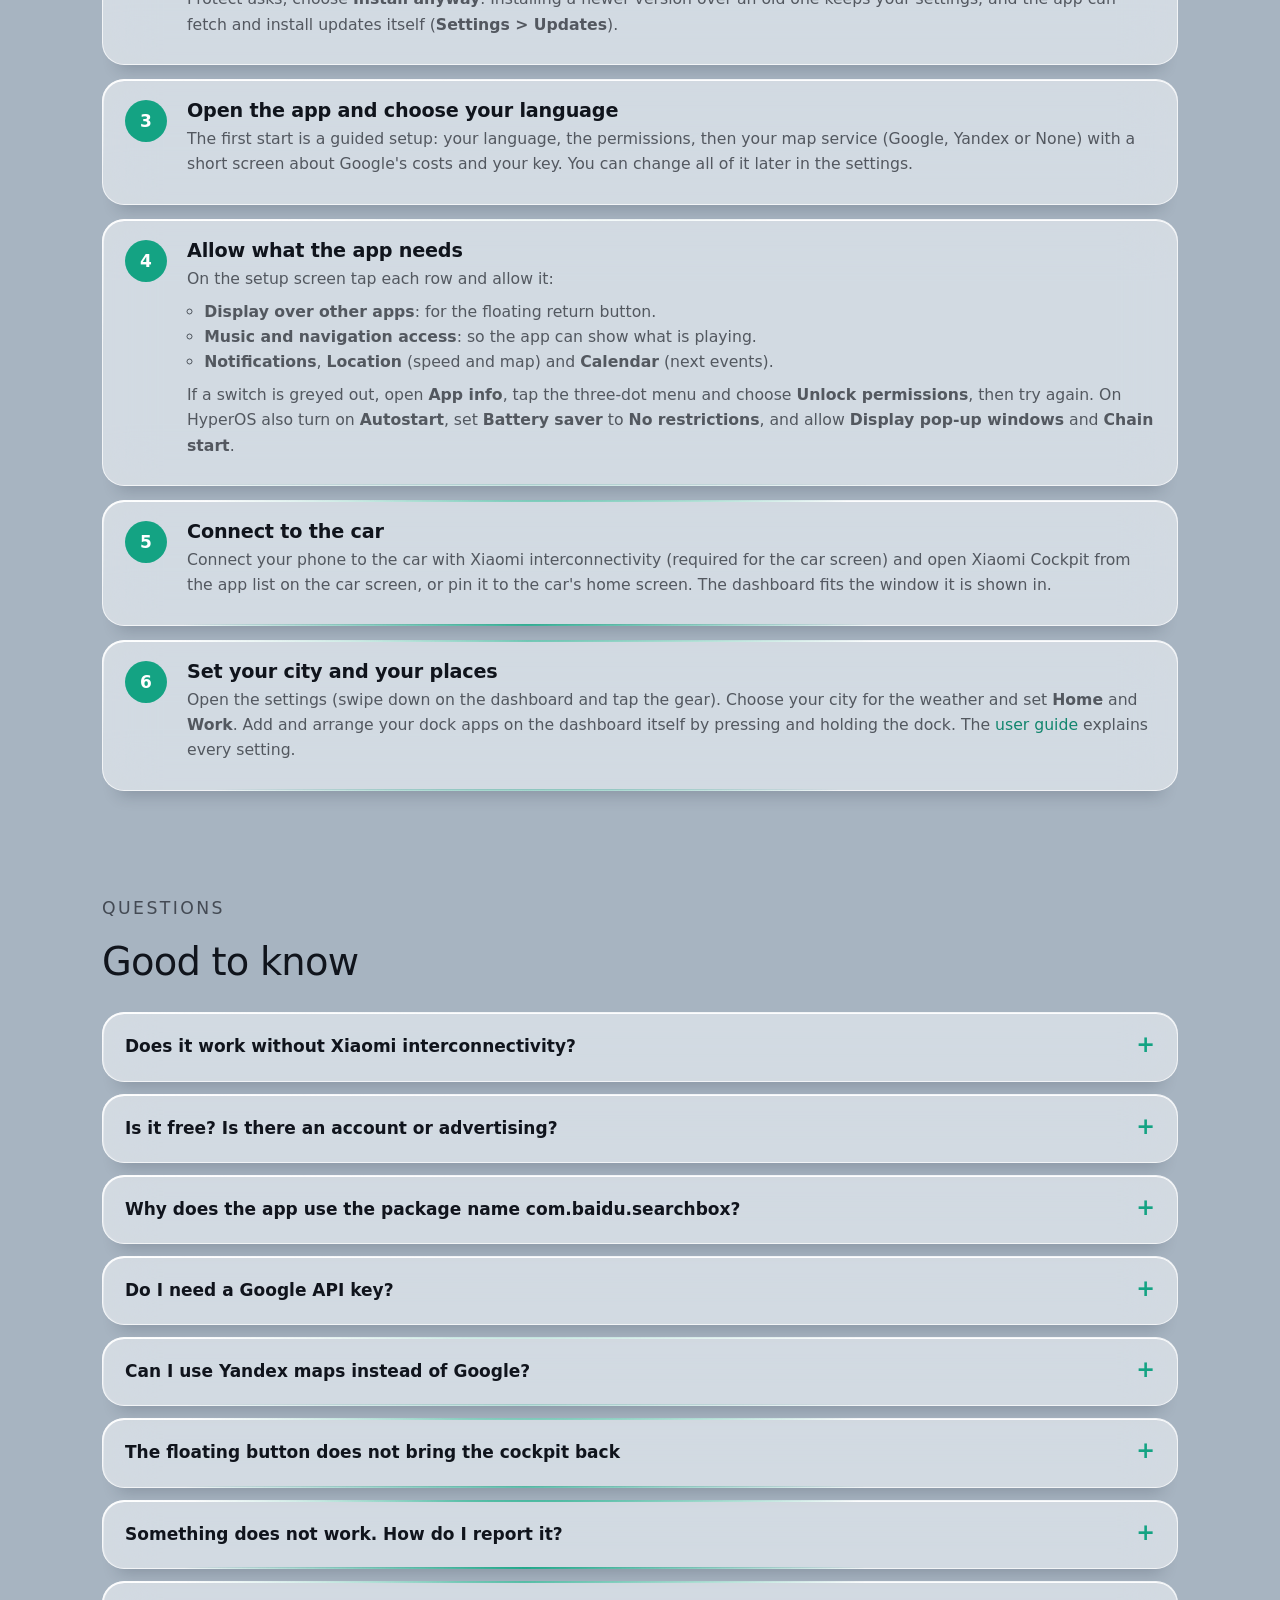
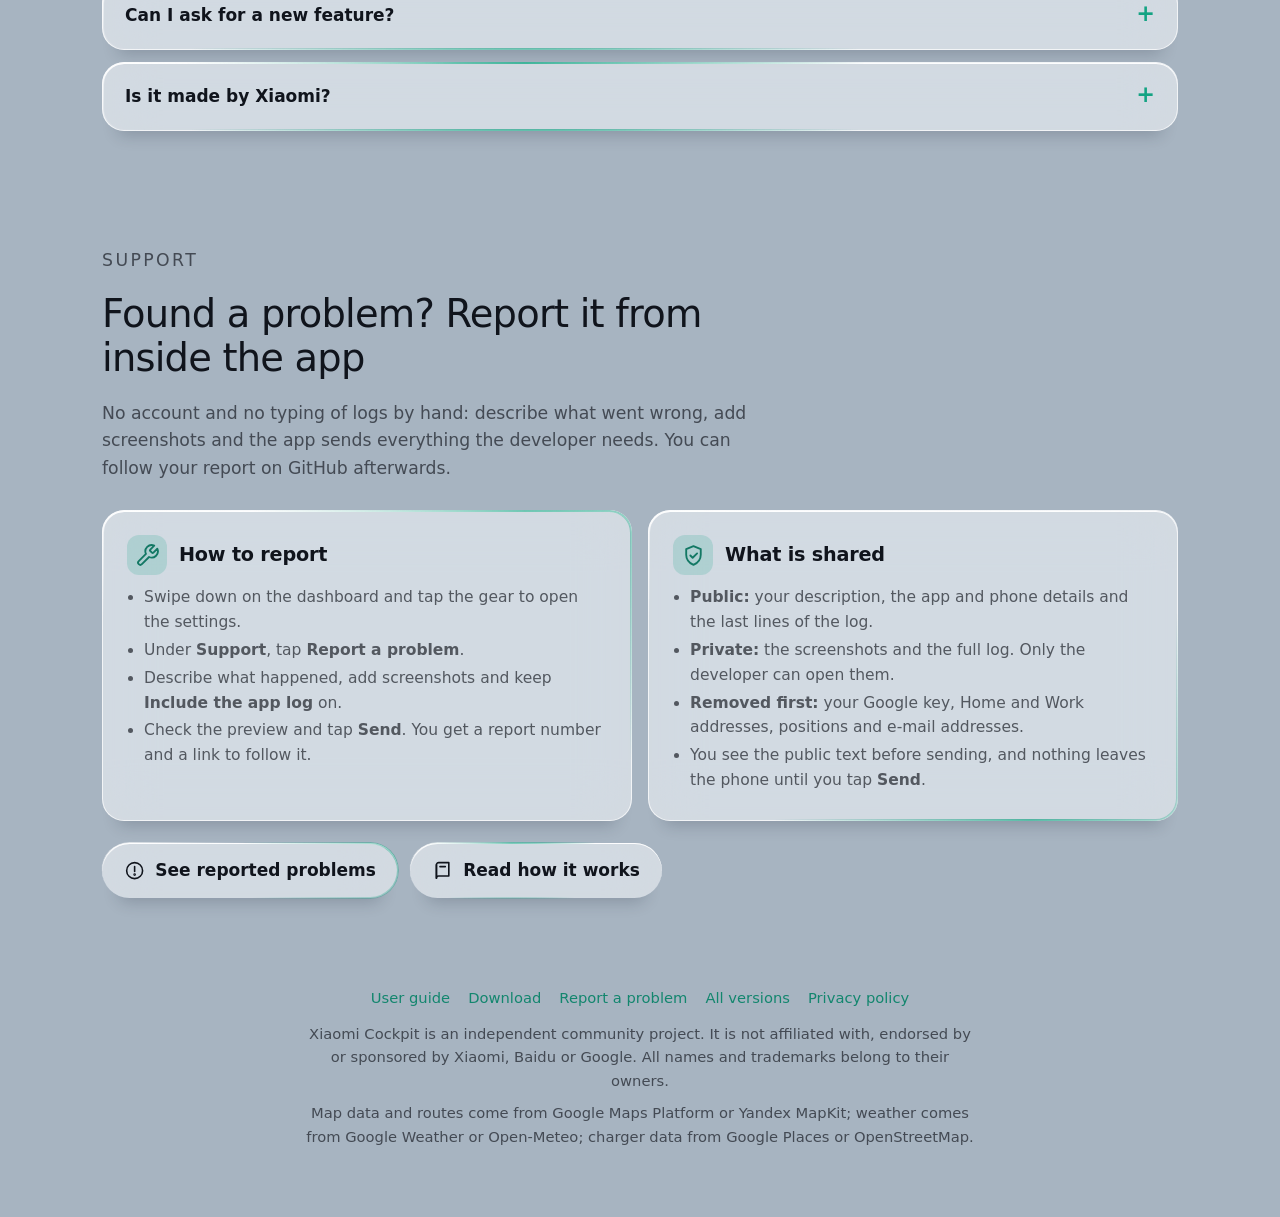
==== commit c93439f0: "Website: illustrations again in the hero (states: route, alternatives, chargers and Add, notificatio" ====
--- a/index.html
+++ b/index.html
@@ -15,7 +15,7 @@
 <link rel="icon" href="assets/brand/icon-192.png" type="image/png" sizes="192x192">
 <link rel="apple-touch-icon" href="apple-touch-icon.png">
 <meta property="og:image" content="https://xiaomi-cockpit.github.io/assets/brand/icon-512.png">
-<link rel="stylesheet" href="assets/style.css?v=202610071200">
+<link rel="stylesheet" href="assets/style.css?v=202610071300">
 <script>
   /* set the theme before the page paints, so there is no flash */
   (function () {
@@ -73,11 +73,58 @@
       </div>
     </div>
 
-    <!-- a screenshot of the dashboard on the compact car screen -->
-    <div class="reveal">
-      <figure class="shot glass strong">
-        <img src="assets/screenshots/size2.webp?v=2" width="1500" height="1194" alt="Xiaomi Cockpit on the car screen: music, clock and weather, and a live map with turn-by-turn guidance" fetchpriority="high">
-      </figure>
+    <!-- an illustration of the dashboard on the compact car screen; the states change every few seconds -->
+    <div class="reveal" aria-hidden="true">
+      <div class="carscreen glass strong">
+        <div class="screen s-nav">
+          <div class="mdock glass"><i class="ap" style="--c:#fff"><svg viewBox="0 0 24 24"><path d="M12 1c1 6 5 10 11 11-6 1-10 5-11 11-1-6-5-10-11-11C7 11 11 7 12 1z" fill="#6b8cff"/></svg><b class="bd"></b></i><i class="ap" style="--c:#fff"><svg viewBox="0 0 24 24"><circle cx="12" cy="12" r="10" fill="#ea4335"/><circle cx="12" cy="12" r="6.5" fill="none" stroke="#fff" stroke-width="1.4"/><path d="M10.3 9v6l5-3z" fill="#fff"/></svg><b class="bd"></b></i><i class="ap" style="--c:#fff"><svg viewBox="0 0 24 24"><path d="M12 2a7 7 0 0 0-7 7c0 5 7 13 7 13s7-8 7-13a7 7 0 0 0-7-7z" fill="#34a853"/><circle cx="12" cy="9" r="3" fill="#fff"/></svg><b class="bd"></b></i><i class="ap" style="--c:#fff"><svg viewBox="0 0 24 24"><rect x="3" y="3" width="18" height="18" rx="5" fill="#4285f4"/><path d="M12 6l4 11-4-2-4 2z" fill="#fff"/></svg><b class="bd"></b></i><i class="ap plus"><svg class="ic" viewBox="0 0 24 24" aria-hidden="true"><path d="M12 5v14M5 12h14"/></svg></i><i class="ap grid"><svg class="ic" viewBox="0 0 24 24" aria-hidden="true"><path d="M5 5h5v5H5zM14 5h5v5h-5zM5 14h5v5H5zM14 14h5v5h-5z"/></svg></i></div>
+          <div class="mmain">
+            <div class="mtop">
+              <div class="mmusic glass">
+                <svg class="wave" viewBox="0 0 200 40" preserveAspectRatio="none"><path d="M0 20C25 4 50 36 75 20S125 4 150 20 190 34 200 20"/><path d="M0 20C25 34 50 6 75 20S125 34 150 20 190 8 200 20"/></svg>
+                <div class="row"><div class="cover"></div><div><div class="ttl">Echoes</div><div class="art">Lăn Từ</div></div></div>
+                <div>
+                  <div class="prog"><i></i></div>
+                  <div class="ctrl"><span class="gb"><svg class="ic" viewBox="0 0 24 24" aria-hidden="true" ><path d="M12 20s-7-4.5-7-10a4 4 0 0 1 7-2.5A4 4 0 0 1 19 10c0 5.5-7 10-7 10z" fill="currentColor"/></svg></span><span class="gb big"><svg class="ic" viewBox="0 0 24 24" aria-hidden="true" ><path d="M8 5v14M16 5v14" stroke-width="3.4"/></svg></span><span class="gb"><svg class="ic" viewBox="0 0 24 24" aria-hidden="true" ><path d="M18 5v14M14 12L5 6v12z" fill="currentColor"/></svg></span></div>
+                </div>
+              </div>
+              <div class="mclock glass">
+                <div class="mc-top"><span class="tiny">Wednesday<br>7 Oct 2026</span><svg class="gauge" viewBox="0 0 40 40" aria-hidden="true"><path d="M9.5 29.5A15 15 0 1 1 30.5 29.5" class="ring"/><path d="M13.5 19.5a9.5 9.5 0 0 1 13 0M16 23a6 6 0 0 1 8 0" class="wifi"/><circle cx="20" cy="26.2" r="1.5"/><g class="dots"><circle cx="14" cy="33" r="1.5"/><circle cx="18" cy="34.4" r="1.5"/><circle cx="22" cy="34.4" r="1.5"/><circle cx="26" cy="33" r="1.5"/></g></svg></div>
+                <div class="t" id="mock-time">10:28</div>
+                <div class="w"><span class="ev1">Today · Dentist<br>Fri · Car service</span><span class="wx">28° Cloudy<br>H 32° L 25°</span></div>
+              </div>
+            </div>
+            <div class="mmap">
+              <svg class="streets" viewBox="0 0 400 220" preserveAspectRatio="xMidYMid slice" aria-hidden="true">
+<path class="water" d="M-10 175 C80 150 150 200 260 170 S380 150 420 160 L420 230 L-10 230Z"/>
+<g class="bld"><rect x="20" y="20" width="34" height="22" rx="3"/><rect x="62" y="14" width="24" height="30" rx="3"/><rect x="130" y="24" width="40" height="20" rx="3"/><rect x="190" y="12" width="26" height="34" rx="3"/><rect x="300" y="20" width="44" height="24" rx="3"/><rect x="352" y="14" width="30" height="34" rx="3"/><rect x="30" y="96" width="30" height="28" rx="3"/><rect x="150" y="104" width="36" height="22" rx="3"/><rect x="215" y="96" width="30" height="30" rx="3"/><rect x="310" y="100" width="36" height="24" rx="3"/><rect x="360" y="96" width="28" height="30" rx="3"/></g>
+<path class="street" d="M-10 62 L420 80"/><path class="street" d="M-10 140 L420 128"/><path class="street" d="M92 -10 L108 230"/><path class="street" d="M262 -10 L282 230"/><path class="street" d="M-10 20 L170 70 L420 56"/>
+<g class="altg"><path class="route alt" d="M108 190 L112 150 L190 90 L282 82"/><g class="bub"><rect x="170" y="84" width="46" height="18" rx="9"/><text x="193" y="97" text-anchor="middle">+3 min</text></g></g>
+<g class="routeg"><path class="route" d="M108 190 L112 135 L240 128"/><path class="route slow" d="M240 128 L282 94"/><path class="route jam" d="M282 94 L310 78"/><path class="route" d="M310 78 L352 62"/></g>
+<g class="stop"><circle cx="240" cy="128" r="9"/><text x="240" y="132" text-anchor="middle">1</text></g>
+<g class="pins"><g transform="translate(180 62)"><circle r="9"/><path d="M1.5-5.5L-3 .8h3L-1.5 5.5 3-.8H0z"/></g><g class="sel" transform="translate(300 150)"><circle r="12"/><path d="M2-7L-4 1h4L-2 7 4-1H0z"/></g><g transform="translate(60 100)"><circle r="9"/><path d="M1.5-5.5L-3 .8h3L-1.5 5.5 3-.8H0z"/></g><g transform="translate(340 60)"><circle r="9"/><path d="M1.5-5.5L-3 .8h3L-1.5 5.5 3-.8H0z"/></g></g>
+<g class="pinred"><path d="M352 62 m0 -2 a8 8 0 1 1 0.1 0 l-0.1 0 -7 -12 a8 8 0 1 1 14 0z" /></g>
+<g transform="translate(108 190)"><circle class="car" r="10"/><path d="M0-6 L5 5 L0 2 L-5 5Z" fill="#06222b"/></g>
+</svg>
+              <div class="mbtns"><span class="rb glass bolt"><svg class="ic" viewBox="0 0 24 24" aria-hidden="true"><path d="M13.2 3L5.5 13.4h5.3L9.8 21l7.7-10.4h-5.3z"/></svg></span><span class="rb glass"><svg class="ic" viewBox="0 0 24 24" aria-hidden="true" ><circle cx="11" cy="11" r="6"/><path d="M16 16l5 5"/></svg></span><span class="rb glass"><svg class="ic" viewBox="0 0 24 24" aria-hidden="true" ><path d="M4 9v6h4l5 4V5L8 9z"/><path d="M17 8v5M17 16v1"/></svg></span><span class="rb glass"><svg class="ic" viewBox="0 0 24 24" aria-hidden="true" ><circle cx="12" cy="12" r="9"/><path d="M12 6l3 7h-6z"/></svg></span><span class="rb glass"><svg class="ic" viewBox="0 0 24 24" aria-hidden="true" ><circle cx="12" cy="12" r="3"/><path d="M12 3v3M12 18v3M3 12h3M18 12h3M5.6 5.6l2.1 2.1M16.3 16.3l2.1 2.1M18.4 5.6l-2.1 2.1M7.7 16.3l-2.1 2.1"/></svg></span></div>
+              <div class="mbanner glass">
+                <span class="turn"><svg class="ic" viewBox="0 0 24 24" aria-hidden="true" ><path d="M9 20V10a4 4 0 0 1 4-4h5M15 3l3 3-3 3"/></svg></span>
+                <div><b>350 m</b><span class="st">Turn right onto <em>Main Street</em></span><span class="then">Then <svg class="ic" viewBox="0 0 24 24" aria-hidden="true" ><path d="M17 20V9M12 13l5-5 5 5" transform="translate(-5 0)"/></svg> 1.2 km</span></div>
+              </div>
+              <div class="trip glass"><div class="tm"><b>14</b> min <small>6.2 km · 10:42</small></div><div class="tb"><span class="rb flat"><svg class="ic" viewBox="0 0 24 24" aria-hidden="true" ><path d="M6 6l12 12M18 6L6 18"/></svg></span><span class="rb flat"><svg class="ic" viewBox="0 0 24 24" aria-hidden="true" ><path d="M7 20v-7l-3 3M7 13l3 3M17 4v7M17 11c0 4-5 4-5 9"/></svg></span><span class="rb flat"><svg class="ic" viewBox="0 0 24 24" aria-hidden="true" ><path d="M12 5v14M5 12h14"/></svg></span></div></div>
+              <div class="exp rb glass"><svg class="ic" viewBox="0 0 24 24" aria-hidden="true" ><path d="M4 9V4h5M20 9V4h-5M4 15v5h5M20 15v5h-5"/></svg></div>
+              <div class="evcard glass">
+                <div class="evh"><b>EV Charging Station</b></div>
+                <div class="evm">2 min · 500 m · ETA 10:30</div>
+                <div class="evb"><span class="go"><span class="l-go">Go</span><span class="l-add">Add</span></span><span class="rb flat"><svg class="ic" viewBox="0 0 24 24" aria-hidden="true" ><path d="M7 20v-7l-3 3M7 13l3 3M17 4v7M17 11c0 4-5 4-5 9"/></svg></span><span class="rb flat"><svg class="ic" viewBox="0 0 24 24" aria-hidden="true" ><path d="M12 5v14M5 12h14"/></svg></span></div>
+              </div>
+              <div class="evbar glass"><span>&lsaquo;</span><b>2 / 15</b><span>&rsaquo;</span></div>
+              <div class="xbtn rb glass"><svg class="ic" viewBox="0 0 24 24" aria-hidden="true" ><path d="M6 6l12 12M18 6L6 18"/></svg></div>
+              <div class="notif glass"><span class="nic"></span><div><b>Anna</b><span>See you at the station at 6?</span></div></div>
+            </div>
+          </div>
+        </div>
+      </div>
     </div>
   </div>
 
@@ -131,15 +178,15 @@
     </div>
     <div class="sizes">
       <figure class="size glass reveal">
-        <img src="assets/screenshots/size1.webp?v=2" width="900" height="1763" alt="Portrait layout: clock, live map, music and the app row stacked top to bottom" loading="lazy">
+        <svg class="il" viewBox="0 0 120 236" role="img" aria-label="Portrait layout: clock, live map, music and the app row stacked top to bottom" preserveAspectRatio="xMidYMid meet"><rect class="c" x="8" y="4" width="104" height="56" rx="7"/><text class="tm" x="16" y="38.72" font-size="24">10:28</text><rect class="dm" x="16" y="11" width="31.2" height="2.4" rx="1.2"/><rect class="dm" x="16" y="50" width="43.68" height="2.2" rx="1.1"/><path class="ga" d="M95 20a6.5 6.5 0 1 1 9 0"/><circle class="tx" cx="99.5" cy="15" r="1.2"/><rect class="dm" x="88" y="50" width="16" height="2.2" rx="1.1"/><rect class="c" x="8" y="66" width="104" height="78" rx="8"/><clipPath id="m866"><rect x="8" y="66" width="104" height="78" rx="7"/></clipPath><g clip-path="url(#m866)"><rect class="mp" x="8" y="66" width="104" height="78"/><path class="wt" d="M8 128.4 C34.0 116.7 60.0 140.1 112 124.5 L112 144 L8 144Z"/><rect class="bl" x="18.4" y="81.6" width="20.8" height="10.920000000000002" rx="2"/><rect class="bl" x="49.6" y="75.36" width="18.72" height="15.600000000000001" rx="2"/><rect class="bl" x="80.8" y="80.03999999999999" width="22.88" height="11.7" rx="2"/><rect class="bl" x="23.6" y="108.9" width="20.8" height="12.48" rx="2"/><rect class="bl" x="65.2" y="105.0" width="18.72" height="14.04" rx="2"/><rect class="bl" x="91.2" y="103.44" width="15.6" height="15.600000000000001" rx="2"/><path class="st" d="M8 97.2L112 101.88M8 122.16L112 117.48M39.2 66L43.36 144M82.88 66L89.12 144"/><polyline class="rt" points="39.2,140.1 41.3,119.0 72.5,117.5 85.0,101.1 97.4,92.5"/><polyline class="rt sl" points="72.5,117.5 85.0,101.1"/><circle class="stp" cx="72.5" cy="117.5" r="3.1"/><circle class="car" cx="39.2" cy="140.1" r="3.3"/><path class="pin" d="M97.4 92.5m0 -1.6a2.6 2.6 0 1 1 .1 0z"/></g><circle class="rb" cx="18.5" cy="76.5" r="5.5"/><path class="ac" d="M19.0 73.475l-2.75 3.575h2.475l-1.1 2.75l3.0250000000000004-3.8499999999999996h-2.475z"/><circle class="rb" cx="18.5" cy="90.5" r="5.5"/><circle class="gl2" cx="18.5" cy="90.5" r="1.65"/><circle class="rb" cx="18.5" cy="104.5" r="5.5"/><circle class="gl2" cx="18.5" cy="104.5" r="1.65"/><rect class="c" x="24" y="118" width="44" height="22" rx="5"/><rect class="tx" x="28" y="122" width="15.399999999999999" height="4" rx="2"/><circle class="fl" cx="32" cy="133" r="3.6"/><circle class="fl" cx="43" cy="133" r="3.6"/><circle class="fl" cx="54" cy="133" r="3.6"/><rect class="c" x="8" y="150" width="104" height="22" rx="7"/><rect class="cv" x="14" y="156" width="7.48" height="7.48" rx="4"/><rect class="tx" x="27.48" y="159" width="31.2" height="3.4" rx="1.7"/><rect class="dm" x="27.48" y="166" width="20.8" height="2.4" rx="1.2"/><rect class="pg" x="14" y="161.44" width="92" height="2.4" rx="1.2"/><rect class="tx" x="14" y="161.44" width="36.800000000000004" height="2.4" rx="1.2"/><path class="wv" d="M8 165.6C28.8 155.6 44.4 175.6 65.2 165.6S96.39999999999999 157.6 112 165.6"/><circle class="gb" cx="46.0" cy="167.6" r="5"/><circle class="gb" cx="60.0" cy="167.6" r="6.5"/><circle class="gb" cx="74.0" cy="167.6" r="5"/><rect class="c" x="8" y="178" width="104" height="52" rx="9"/><rect x="15" y="185" width="19" height="19" rx="4.56" fill="#fff"/><rect x="38" y="185" width="19" height="19" rx="4.56" fill="#fff"/><rect x="61" y="185" width="19" height="19" rx="4.56" fill="#fff"/><circle class="gr" cx="93.5" cy="194.5" r="9.5"/><path class="gl" d="M90.27 191.27h2.28v2.28h-2.28zM94.45 191.27h2.28v2.28h-2.28zM90.27 195.45h2.28v2.28h-2.28zM94.45 195.45h2.28v2.28h-2.28z"/><circle cx="24.5" cy="194.5" r="4.18" fill="#6b8cff"/><circle cx="47.5" cy="194.5" r="4.18" fill="#ea4335"/><circle cx="70.5" cy="194.5" r="4.18" fill="#34a853"/></svg>
         <h3>Phone and tall windows</h3><p>Clock, live map, music and the app row stacked top to bottom.</p>
       </figure>
       <figure class="size glass reveal">
-        <img src="assets/screenshots/size2.webp?v=2" width="1500" height="1194" alt="Compact car screen layout: apps on the left, music and clock on top, a wide map below" loading="lazy">
+        <svg class="il" viewBox="0 0 240 190" role="img" aria-label="Compact car screen layout: apps on the left, music and clock on top, a wide map below" preserveAspectRatio="xMidYMid meet"><rect class="c" x="4" y="4" width="28" height="182" rx="8"/><rect x="8" y="12" width="20" height="20" rx="4.8" fill="#fff"/><rect x="8" y="42" width="20" height="20" rx="4.8" fill="#fff"/><rect x="8" y="72" width="20" height="20" rx="4.8" fill="#fff"/><rect x="8" y="102" width="20" height="20" rx="4.8" fill="#fff"/><circle class="gr" cx="18.0" cy="142.0" r="10.0"/><path class="gl" d="M14.600000000000001 138.6h2.4v2.4h-2.4zM19.0 138.6h2.4v2.4h-2.4zM14.600000000000001 143.0h2.4v2.4h-2.4zM19.0 143.0h2.4v2.4h-2.4z"/><circle cx="18.0" cy="22.0" r="4.4" fill="#6b8cff"/><circle cx="18.0" cy="52.0" r="4.4" fill="#ea4335"/><circle cx="18.0" cy="82.0" r="4.4" fill="#34a853"/><circle cx="18.0" cy="112.0" r="4.4" fill="#4285f4"/><rect class="c" x="38" y="4" width="92" height="62" rx="7"/><rect class="cv" x="44" y="10" width="21.080000000000002" height="21.080000000000002" rx="4"/><rect class="tx" x="71.08" y="13" width="27.599999999999998" height="3.4" rx="1.7"/><rect class="dm" x="71.08" y="20" width="18.400000000000002" height="2.4" rx="1.2"/><rect class="pg" x="44" y="36.24" width="80" height="2.4" rx="1.2"/><rect class="tx" x="44" y="36.24" width="32.0" height="2.4" rx="1.2"/><path class="wv" d="M38 51.6C56.400000000000006 41.6 70.19999999999999 61.6 88.6 51.6S116.2 43.6 130 51.6"/><circle class="gb" cx="70.0" cy="53.6" r="5"/><circle class="gb" cx="84.0" cy="53.6" r="6.5"/><circle class="gb" cx="98.0" cy="53.6" r="5"/><rect class="c" x="136" y="4" width="100" height="62" rx="7"/><text class="tm" x="144" y="42.44" font-size="22">10:28</text><rect class="dm" x="144" y="11" width="30.0" height="2.4" rx="1.2"/><rect class="dm" x="144" y="56" width="42.0" height="2.2" rx="1.1"/><path class="ga" d="M219 20a6.5 6.5 0 1 1 9 0"/><circle class="tx" cx="223.5" cy="15" r="1.2"/><rect class="dm" x="212" y="56" width="16" height="2.2" rx="1.1"/><rect class="c" x="38" y="72" width="198" height="114" rx="8"/><clipPath id="m3872"><rect x="38" y="72" width="198" height="114" rx="7"/></clipPath><g clip-path="url(#m3872)"><rect class="mp" x="38" y="72" width="198" height="114"/><path class="wt" d="M38 163.2 C87.5 146.10000000000002 137.0 180.3 236 157.5 L236 186 L38 186Z"/><rect class="bl" x="57.8" y="94.8" width="39.6" height="15.96" rx="2"/><rect class="bl" x="117.2" y="85.68" width="35.64" height="22.8" rx="2"/><rect class="bl" x="176.6" y="92.52" width="43.56" height="17.099999999999998" rx="2"/><rect class="bl" x="67.7" y="134.7" width="39.6" height="18.240000000000002" rx="2"/><rect class="bl" x="146.9" y="129.0" width="35.64" height="20.52" rx="2"/><rect class="bl" x="196.4" y="126.72" width="29.7" height="22.8" rx="2"/><path class="st" d="M38 117.6L236 124.44M38 154.07999999999998L236 147.24M97.4 72L105.32000000000001 186M180.56 72L192.44 186"/><polyline class="rt" points="97.4,180.3 101.4,149.5 160.8,147.2 184.5,123.3 208.3,110.8"/><polyline class="rt sl" points="160.8,147.2 184.5,123.3"/><circle class="stp" cx="160.8" cy="147.2" r="5.9"/><circle class="car" cx="97.4" cy="180.3" r="6.3"/><path class="pin" d="M208.3 110.8m0 -2.3a5.0 5.0 0 1 1 .1 0z"/></g><circle class="rb" cx="51" cy="85" r="7"/><path class="ac" d="M51.5 81.15l-3.5 4.55h3.15l-1.4000000000000001 3.5l3.8500000000000005-4.8999999999999995h-3.15z"/><circle class="rb" cx="51" cy="103" r="7"/><circle class="gl2" cx="51" cy="103" r="2.1"/><circle class="rb" cx="51" cy="121" r="7"/><circle class="gl2" cx="51" cy="121" r="2.1"/><circle class="rb" cx="51" cy="139" r="7"/><circle class="gl2" cx="51" cy="139" r="2.1"/><circle class="rb" cx="51" cy="157" r="7"/><circle class="gl2" cx="51" cy="157" r="2.1"/><rect class="c" x="78" y="78" width="86" height="24" rx="5"/><rect class="tl" x="81" y="81" width="18" height="18" rx="3"/><rect class="tx" x="103" y="82" width="25.8" height="3.2" rx="1.6"/><rect class="dm" x="103" y="88" width="43.0" height="2.4" rx="1.2"/><rect class="dm" x="103" y="93" width="25.8" height="2" rx="1"/><rect class="c" x="78" y="150" width="52" height="30" rx="5"/><rect class="tx" x="82" y="154" width="18.2" height="4" rx="2"/><circle class="fl" cx="86" cy="173" r="3.6"/><circle class="fl" cx="97" cy="173" r="3.6"/><circle class="fl" cx="108" cy="173" r="3.6"/></svg>
         <h3>Compact car screen</h3><p>Apps on the left, music and clock on top, the map as one wide box below.</p>
       </figure>
       <figure class="size glass reveal">
-        <img src="assets/screenshots/size3.webp?v=2" width="1500" height="938" alt="Full car screen layout: apps on the left, a big map in the middle, clock above music on the right" loading="lazy">
+        <svg class="il" viewBox="0 0 302 190" role="img" aria-label="Full car screen layout: apps on the left, a big map in the middle, clock above music on the right" preserveAspectRatio="xMidYMid meet"><rect class="c" x="4" y="4" width="28" height="182" rx="8"/><rect x="8" y="12" width="20" height="20" rx="4.8" fill="#fff"/><rect x="8" y="42" width="20" height="20" rx="4.8" fill="#fff"/><rect x="8" y="72" width="20" height="20" rx="4.8" fill="#fff"/><rect x="8" y="102" width="20" height="20" rx="4.8" fill="#fff"/><circle class="gr" cx="18.0" cy="142.0" r="10.0"/><path class="gl" d="M14.600000000000001 138.6h2.4v2.4h-2.4zM19.0 138.6h2.4v2.4h-2.4zM14.600000000000001 143.0h2.4v2.4h-2.4zM19.0 143.0h2.4v2.4h-2.4z"/><circle cx="18.0" cy="22.0" r="4.4" fill="#6b8cff"/><circle cx="18.0" cy="52.0" r="4.4" fill="#ea4335"/><circle cx="18.0" cy="82.0" r="4.4" fill="#34a853"/><circle cx="18.0" cy="112.0" r="4.4" fill="#4285f4"/><rect class="c" x="38" y="4" width="178" height="182" rx="8"/><clipPath id="m384"><rect x="38" y="4" width="178" height="182" rx="7"/></clipPath><g clip-path="url(#m384)"><rect class="mp" x="38" y="4" width="178" height="182"/><path class="wt" d="M38 149.6 C82.5 122.3 127.0 176.9 216 140.5 L216 186 L38 186Z"/><rect class="bl" x="55.8" y="40.4" width="35.6" height="25.480000000000004" rx="2"/><rect class="bl" x="109.2" y="25.84" width="32.04" height="36.4" rx="2"/><rect class="bl" x="162.6" y="36.76" width="39.160000000000004" height="27.3" rx="2"/><rect class="bl" x="64.7" y="104.10000000000001" width="35.6" height="29.12" rx="2"/><rect class="bl" x="135.9" y="95.0" width="32.04" height="32.76" rx="2"/><rect class="bl" x="180.4" y="91.36" width="26.7" height="36.4" rx="2"/><path class="st" d="M38 76.8L216 87.72M38 135.04L216 124.12M91.4 4L98.52000000000001 186M166.16 4L176.84 186"/><polyline class="rt" points="91.4,176.9 95.0,127.8 148.4,124.1 169.7,85.9 191.1,65.9"/><polyline class="rt sl" points="148.4,124.1 169.7,85.9"/><circle class="stp" cx="148.4" cy="124.1" r="5.3"/><circle class="car" cx="91.4" cy="176.9" r="5.7"/><path class="pin" d="M191.1 65.9m0 -3.6a4.5 4.5 0 1 1 .1 0z"/></g><circle class="rb" cx="51" cy="17" r="7"/><path class="ac" d="M51.5 13.149999999999999l-3.5 4.55h3.15l-1.4000000000000001 3.5l3.8500000000000005-4.8999999999999995h-3.15z"/><circle class="rb" cx="51" cy="35" r="7"/><circle class="gl2" cx="51" cy="35" r="2.1"/><circle class="rb" cx="51" cy="53" r="7"/><circle class="gl2" cx="51" cy="53" r="2.1"/><circle class="rb" cx="51" cy="71" r="7"/><circle class="gl2" cx="51" cy="71" r="2.1"/><circle class="rb" cx="51" cy="89" r="7"/><circle class="gl2" cx="51" cy="89" r="2.1"/><rect class="c" x="78" y="10" width="92" height="24" rx="5"/><rect class="tl" x="81" y="13" width="18" height="18" rx="3"/><rect class="tx" x="103" y="14" width="27.599999999999998" height="3.2" rx="1.6"/><rect class="dm" x="103" y="20" width="46.0" height="2.4" rx="1.2"/><rect class="dm" x="103" y="25" width="27.599999999999998" height="2" rx="1"/><rect class="c" x="78" y="150" width="52" height="30" rx="5"/><rect class="tx" x="82" y="154" width="18.2" height="4" rx="2"/><circle class="fl" cx="86" cy="173" r="3.6"/><circle class="fl" cx="97" cy="173" r="3.6"/><circle class="fl" cx="108" cy="173" r="3.6"/><rect class="c" x="222" y="4" width="76" height="60" rx="7"/><text class="tm" x="230" y="41.2" font-size="18">10:28</text><rect class="dm" x="230" y="11" width="22.8" height="2.4" rx="1.2"/><rect class="dm" x="230" y="54" width="31.919999999999998" height="2.2" rx="1.1"/><path class="ga" d="M281 20a6.5 6.5 0 1 1 9 0"/><circle class="tx" cx="285.5" cy="15" r="1.2"/><rect class="dm" x="274" y="54" width="16" height="2.2" rx="1.1"/><rect class="c" x="222" y="70" width="76" height="116" rx="7"/><rect class="cv" x="231.0" y="78" width="58" height="58" rx="6"/><rect class="tx" x="244.8" y="144" width="30.400000000000002" height="3.6" rx="1.8"/><rect class="dm" x="249.36" y="151" width="21.28" height="2.6" rx="1.3"/><rect class="pg" x="230" y="160" width="60" height="2.6" rx="1.3"/><rect class="tx" x="230" y="160" width="24.0" height="2.6" rx="1.3"/><path class="wv" d="M222 170C237.2 164 248.6 184 263.8 174S286.6 166 298 174"/><circle class="gb" cx="246.0" cy="176" r="5"/><circle class="gb" cx="260.0" cy="176" r="6.5"/><circle class="gb" cx="274.0" cy="176" r="5"/></svg>
         <h3>Full car screen</h3><p>Apps on the left, a big map in the middle, clock above a full music player on the right.</p>
       </figure>
     </div>
@@ -252,7 +299,7 @@
   </div>
 </footer>
 
-<script src="assets/i18n.js?v=202610071200" defer></script>
-<script src="assets/site.js?v=202610071200" defer></script>
+<script src="assets/i18n.js?v=202610071300" defer></script>
+<script src="assets/site.js?v=202610071300" defer></script>
 </body>
 </html>
--- a/assets/style.css
+++ b/assets/style.css
@@ -21,6 +21,8 @@
   --lit: rgba(255, 255, 255, .55);
   --shadow: rgba(0, 0, 0, .46);
   --map-bg: #111d2a;
+  --map-water: rgba(60, 120, 190, .28);
+  --map-bld: rgba(140, 160, 200, .16);
   --map-line: #243649;
   --chip: rgba(255, 255, 255, .08);
 }
@@ -151,60 +153,106 @@
 .chip { display: inline-flex; align-items: center; gap: 7px; padding: 6px 13px; border-radius: 999px; background: var(--chip); font-size: .85rem; color: var(--dim); }
 .chip b { color: var(--text); font-weight: 600; }
 
-/* the app preview (a drawn car screen) */
+/* the app preview (a drawn car screen; the states are switched by site.js) */
 .carscreen { padding: 14px; border-radius: 28px; --r: 28px; }
 .screen { position: relative; display: grid; grid-template-columns: 62px 1fr; gap: 10px; aspect-ratio: 1.26 / 1; }
 .mmain { display: grid; grid-template-rows: 37% 1fr; gap: 10px; min-height: 0; }
 .mtop { display: grid; grid-template-columns: 1.08fr 1fr; gap: 10px; min-height: 0; }
-.screen > * { min-width: 0; }
-.mdock { display: flex; flex-direction: column; gap: 9px; padding: 9px; border-radius: 18px; --r: 18px; }
-.mdock i { display: block; aspect-ratio: 1; border-radius: 11px; background: var(--c, var(--accent)); opacity: .95; }
-.mdock i:last-child { background: var(--chip); border-radius: 50%; opacity: 1; }
+.screen > *, .mmain > *, .mtop > * { min-width: 0; }
+.mdock { display: flex; flex-direction: column; align-items: center; justify-content: flex-start; gap: 9px; padding: 9px 7px; border-radius: 18px; --r: 18px; position: relative; }
+.ap { display: grid; place-items: center; position: relative; width: 100%; aspect-ratio: 1; border-radius: 11px; background: var(--c, #fff); flex: none; }
+.ap svg { width: 62%; height: 62%; }
+.ap.grid, .ap.plus { background: var(--chip); border-radius: 50%; color: var(--text); }
+.ap.grid svg, .ap.plus svg { width: 52%; height: 52%; fill: none; stroke: currentColor; stroke-width: 2.2; stroke-linecap: round; stroke-linejoin: round; }
+.ap.plus { display: none; }
+.ap .bd { position: absolute; right: -5px; top: -5px; width: 15px; height: 15px; border-radius: 50%; background: #4a5568; border: 1.5px solid #fff; display: none; }
+.ap .bd::before, .ap .bd::after { content: ""; position: absolute; left: 3.5px; right: 3.5px; top: 5.5px; height: 1.6px; background: #fff; transform: rotate(45deg); }
+.ap .bd::after { transform: rotate(-45deg); }
+.s-edit .ap:not(.grid):not(.plus) { animation: wob .5s ease-in-out infinite alternate; }
+.s-edit .ap:nth-child(2n) { animation-delay: -.25s; }
+.s-edit .ap .bd { display: block; }
+.s-edit .ap.plus { display: grid; }
+.s-edit .ap.grid { display: none; }
+@keyframes wob { from { transform: rotate(-2.2deg); } to { transform: rotate(2.2deg); } }
 .mmap { position: relative; min-height: 0; border-radius: 18px; overflow: hidden; background: var(--map-bg); border: 1px solid var(--rim); transition: background-color .4s; }
 .mmap svg.streets { position: absolute; inset: 0; width: 100%; height: 100%; }
 .mmap::after { content: ""; position: absolute; inset: 0; border-radius: inherit; pointer-events: none; box-shadow: inset 0 0 0 1px rgba(var(--accent-rgb), .6), inset 0 0 7px rgba(var(--accent-rgb), .22); -webkit-mask-image: linear-gradient(115deg, #000 0%, transparent 34%, transparent 66%, #000 100%); mask-image: linear-gradient(115deg, #000 0%, transparent 34%, transparent 66%, #000 100%); }
 .mmap .street { stroke: var(--map-line); stroke-width: 7; fill: none; stroke-linecap: round; }
+.mmap .water { fill: var(--map-water, rgba(80, 140, 200, .22)); }
+.mmap .bld rect { fill: var(--map-bld, rgba(120, 140, 170, .22)); }
 .mmap .route { stroke: #4b8df8; stroke-width: 6; fill: none; stroke-linecap: round; stroke-linejoin: round; }
-.mmap .car { fill: var(--accent); stroke: #fff; stroke-width: 3; }
-.mbanner { position: absolute; left: 10px; top: 10px; max-width: 62%; display: flex; gap: 9px; align-items: center; padding: 8px; border-radius: 14px; --r: 14px; }
-.mbanner .turn { width: 38px; height: 38px; border-radius: 10px; background: var(--accent); color: var(--on-accent); display: grid; place-items: center; flex: none; }
+.mmap .route.slow { stroke: #f5a623; } .mmap .route.jam { stroke: #ef4444; }
+.mmap .route.alt { stroke: #8b97a8; stroke-width: 5; }
+.mmap .bub rect { fill: #4b8df8; } .mmap .bub text { fill: #fff; font-size: 9px; font-weight: 700; }
+.mmap .car { fill: #3b8bff; stroke: #fff; stroke-width: 3; }
+.mmap .stop circle { fill: #3b8bff; stroke: #fff; stroke-width: 2.5; } .mmap .stop text { fill: #fff; font-size: 11px; font-weight: 700; }
+.mmap .pinred path { fill: #ea4335; stroke: #fff; stroke-width: 1.2; transform: translate(0 -6px); }
+.mmap .pins circle { fill: #2bb673; stroke: #fff; stroke-width: 2.4; } .mmap .pins path { fill: #fff; }
+.mmap .pins .sel circle { stroke-width: 3; }
+.mmap .routeg, .mmap .altg, .mmap .pins, .mmap .stop { transition: opacity .45s; }
+.mmap .altg, .mmap .pins { opacity: 0; }
+.s-alt .altg, .s-chargers .pins { opacity: 1; }
+.s-chargers .routeg, .s-chargers .stop, .s-chargers .pinred { opacity: 0; }
+.s-nav .stop, .s-alt .stop { opacity: 0; }
+.mmap .mbtns { position: absolute; left: 8px; top: 8px; display: flex; flex-direction: column; gap: 6px; }
+.rb { width: 30px; height: 30px; border-radius: 50%; display: grid; place-items: center; color: var(--text); --r: 50%; flex: none; }
+.rb .ic { width: 15px; height: 15px; fill: none; stroke: currentColor; stroke-width: 2.2; stroke-linecap: round; stroke-linejoin: round; }
+.rb.bolt .ic { fill: var(--accent); stroke: none; }
+.rb.flat { width: 24px; height: 24px; background: var(--chip); }
+.rb.flat .ic { width: 12px; height: 12px; }
+.mbanner, .trip, .evcard, .evbar, .notif { position: absolute; border-radius: 14px; --r: 14px; transition: opacity .4s, transform .45s; }
+.mbanner { left: 46px; top: 8px; max-width: 64%; display: flex; gap: 9px; align-items: center; padding: 8px 12px 8px 8px; }
+.mbanner .turn { width: 36px; height: 36px; border-radius: 9px; background: var(--chip); display: grid; place-items: center; flex: none; }
+.mbanner .turn .ic { width: 20px; height: 20px; fill: none; stroke: currentColor; stroke-width: 2.4; stroke-linecap: round; stroke-linejoin: round; }
 .mbanner b { display: block; font-size: 1.05rem; line-height: 1.1; }
-.mbanner span { font-size: .72rem; color: var(--dim); line-height: 1.2; display: block; }
-.mmap .eta { position: absolute; right: 10px; bottom: 10px; width: 52px; height: 52px; border-radius: 50%; display: grid; place-items: center; text-align: center; font-size: 1.15rem; line-height: 1; --r: 50%; }
-.mmap .eta small { display: block; font-size: .55rem; color: var(--dim); }
-.mmap .mbtns { position: absolute; right: 10px; top: 10px; display: flex; gap: 8px; }
-.mmap .rb { width: 34px; height: 34px; border-radius: 50%; display: grid; place-items: center; color: var(--text); --r: 50%; }
-.mmap .rb.bolt { color: var(--accent); }
-.mmap .route.slow { stroke: #f5a623; } .mmap .route.jam { stroke: #ef4444; }
-.mmap .pins { opacity: 0; transition: opacity .5s; } .mmap .pins circle { fill: var(--accent); stroke: #fff; stroke-width: 2; } .mmap .pins path { fill: var(--on-accent); }
+.mbanner span.st { font-size: .7rem; line-height: 1.2; display: block; } .mbanner em { font-style: normal; font-weight: 700; }
+.mbanner span.then { font-size: .62rem; color: var(--dim); line-height: 1.2; display: flex; align-items: center; gap: 3px; margin-top: 2px; }
+.mbanner .then .ic { width: 11px; height: 11px; fill: none; stroke: currentColor; stroke-width: 2.6; stroke-linecap: round; stroke-linejoin: round; }
+.trip { left: 46px; bottom: 8px; padding: 7px 10px; }
+.trip .tm { font-size: .72rem; } .trip .tm b { font-size: 1.35rem; font-weight: 300; } .trip small { font-size: .6rem; color: var(--dim); margin-left: 4px; }
+.trip .tb { display: flex; gap: 6px; margin-top: 4px; }
+.exp { position: absolute; right: 8px; bottom: 8px; }
+.xbtn { position: absolute; right: 8px; bottom: 44px; opacity: 0; transition: opacity .4s; }
+.evcard { right: 8px; top: 8px; width: 56%; padding: 9px 11px; opacity: 0; pointer-events: none; transform: translateY(-8px); }
+.evcard .evh { font-size: .8rem; } .evcard .evm { font-size: .68rem; color: var(--accent); margin-top: 2px; }
+.evcard .evb { display: flex; align-items: center; gap: 6px; margin-top: 7px; }
+.evcard .go { flex: 1; background: var(--accent); color: var(--on-accent); font-weight: 700; font-size: .78rem; padding: 4px 0; text-align: center; border-radius: 999px; }
+.evcard .l-add { display: none; } .s-chargers.add .evcard .l-add { display: inline; } .s-chargers.add .evcard .l-go { display: none; }
+.evbar { right: 12%; top: 40%; padding: 4px 14px; display: flex; gap: 14px; align-items: center; font-size: .78rem; opacity: 0; transform: translateY(8px); }
+.notif { left: 50%; top: 8px; transform: translate(-50%, -140%); display: flex; gap: 8px; align-items: center; padding: 8px 12px 8px 8px; opacity: 0; white-space: nowrap; }
+.notif .nic { width: 26px; height: 26px; border-radius: 8px; background: linear-gradient(135deg, #34c759, #1faa59); flex: none; }
+.notif b { display: block; font-size: .72rem; } .notif span { font-size: .66rem; color: var(--dim); display: block; }
+.s-chargers .evcard, .s-chargers .evbar { opacity: 1; transform: none; pointer-events: auto; }
+.s-chargers .xbtn { opacity: 1; }
+.s-chargers .mbanner, .s-chargers .trip { opacity: 0; }
+.s-notif .notif { opacity: 1; transform: translate(-50%, 0); }
+.s-notif .mbanner { transform: translateY(44px); }
+.s-edit .mbanner, .s-edit .trip { opacity: .0; }
+.mclock { padding: 10px 12px; border-radius: 18px; --r: 18px; display: flex; flex-direction: column; justify-content: space-between; }
 .mclock .mc-top { display: flex; justify-content: space-between; align-items: flex-start; }
-.mclock .gauge { width: 26px; height: 26px; margin: -3px -3px 0 0; fill: var(--text); }
+.mclock .tiny { font-size: .52rem; line-height: 1.3; }
+.mclock .gauge { width: 24px; height: 24px; fill: var(--text); flex: none; }
 .mclock .gauge .ring, .mclock .gauge .wifi { fill: none; stroke: var(--text); stroke-width: 3; stroke-linecap: round; }
 .mclock .gauge .wifi { stroke-width: 2.4; }
-.mclock .ev1 { margin-top: 6px; font-size: .68rem; color: var(--dim); white-space: nowrap; overflow: hidden; text-overflow: ellipsis; }
-.mmap .evcard { position: absolute; right: 10px; top: 10px; width: 54%; padding: 10px 12px; border-radius: 16px; --r: 16px; opacity: 0; pointer-events: none; transform: scale(.85); transform-origin: top right; transition: opacity .45s, transform .45s; }
-.evcard .evh { display: flex; justify-content: space-between; gap: 8px; font-size: .82rem; } .evcard .evc { color: var(--dim); font-size: .7rem; }
-.evcard .evm { font-size: .72rem; margin-top: 3px; } .evcard .evm.dim, .evcard .evp { color: var(--dim); }
-.evcard .evp { font-size: .62rem; margin-top: 3px; }
-.evcard .evb { display: flex; justify-content: flex-end; margin-top: 7px; } .evcard .go { background: var(--accent); color: var(--on-accent); font-weight: 700; font-size: .8rem; padding: 4px 16px; border-radius: 999px; }
-.screen.chargers .evcard { opacity: 1; transform: none; }
-.screen.chargers .mbanner, .screen.chargers .eta, .screen.chargers .mbtns, .screen.chargers .routeg { opacity: 0; }
-.screen.chargers .pins { opacity: 1; }
-.mbanner, .eta, .mbtns, .routeg { transition: opacity .4s; }
-.mright { display: grid; grid-template-rows: auto 1fr; gap: 10px; }
-.mclock { padding: 12px 14px; border-radius: 18px; --r: 18px; }
-.mclock .t { font-size: 2.5rem; font-weight: 200; line-height: 1; letter-spacing: -.03em; margin: 8px 0 6px; font-variant-numeric: tabular-nums; }
-.mclock .w { display: flex; justify-content: space-between; font-size: .75rem; color: var(--dim); }
-.mmusic { padding: 12px 14px; border-radius: 18px; --r: 18px; display: flex; flex-direction: column; justify-content: space-between; }
-.mmusic .row { display: flex; gap: 10px; align-items: center; }
-.cover { width: 46px; height: 46px; border-radius: 12px; flex: none; background: linear-gradient(135deg, var(--accent), #5b6cff 70%, #f06292); }
-.mmusic .ttl { font-size: .9rem; font-weight: 600; line-height: 1.15; }
-.mmusic .art { font-size: .72rem; color: var(--dim); }
-.prog { height: 4px; border-radius: 4px; background: var(--chip); margin: 10px 0 6px; position: relative; }
-.prog i { position: absolute; left: 0; top: 0; bottom: 0; width: 38%; border-radius: 4px; background: var(--accent); }
-.ctrl { display: flex; justify-content: center; align-items: center; gap: 14px; }
-.ctrl .pl { width: 36px; height: 36px; border-radius: 50%; background: var(--accent); color: var(--on-accent); display: grid; place-items: center; }
-.ctrl .ic { width: 1.1em; height: 1.1em; }
+.mclock .t { font-size: 2.3rem; font-weight: 200; line-height: 1; letter-spacing: -.03em; font-variant-numeric: tabular-nums; }
+.mclock .w { display: flex; justify-content: space-between; align-items: flex-end; font-size: .6rem; color: var(--dim); line-height: 1.3; }
+.mclock .wx { text-align: right; }
+.mmusic { position: relative; overflow: hidden; padding: 10px 12px; border-radius: 18px; --r: 18px; display: flex; flex-direction: column; justify-content: space-between; }
+.mmusic > * { position: relative; }
+.mmusic .wave { position: absolute; left: 0; right: 0; top: 34%; width: 100%; height: 36%; }
+.mmusic .wave path { fill: none; stroke: var(--accent); stroke-width: 1.3; opacity: .55; animation: wv 5s ease-in-out infinite alternate; }
+.mmusic .wave path + path { opacity: .35; animation-duration: 7s; }
+@keyframes wv { from { transform: translateX(-3%); } to { transform: translateX(3%); } }
+.mmusic .row { display: flex; gap: 9px; align-items: center; }
+.cover { width: 40px; height: 40px; border-radius: 11px; flex: none; background: linear-gradient(135deg, var(--accent), #5b6cff 70%, #f06292); }
+.mmusic .ttl { font-size: .86rem; font-weight: 600; line-height: 1.15; }
+.mmusic .art { font-size: .68rem; color: var(--dim); }
+.prog { height: 4px; border-radius: 4px; background: var(--chip); margin: 6px 0 6px; position: relative; }
+.prog i { position: absolute; left: 0; top: 0; bottom: 0; width: 38%; border-radius: 4px; background: var(--text); opacity: .85; }
+.ctrl { display: flex; justify-content: center; align-items: center; gap: 12px; }
+.gb { width: 26px; height: 26px; border-radius: 50%; display: grid; place-items: center; color: var(--text); background: var(--glass-strong); border: 1px solid var(--rim); box-shadow: 0 3px 6px var(--shadow); }
+.gb.big { width: 32px; height: 32px; }
+.gb .ic { width: 13px; height: 13px; fill: none; stroke: currentColor; stroke-width: 2.2; stroke-linecap: round; }
 
 /* ---------- sections ---------- */
 section { padding: 52px 0; }
@@ -221,11 +269,10 @@
 .card ul { margin: .6em 0 0; padding-left: 1.1em; color: var(--dim); font-size: .97rem; }
 .card li { margin: .2em 0; }
 
+
 .sizes { display: grid; grid-template-columns: .8fr 1.25fr 1.5fr; gap: 16px; align-items: stretch; }
 .size { padding: 18px 18px 22px; text-align: center; margin: 0; }
-.size img { display: block; width: 100%; height: 320px; object-fit: contain; border-radius: 14px; margin: 0 0 16px; }
-.shot { margin: 0; padding: 10px; border-radius: 28px; --r: 28px; }
-.shot img { display: block; width: 100%; height: auto; border-radius: 20px; }
+.size .il { display: block; width: 100%; height: 230px; margin: 0 0 14px; }
 .size .wf { margin: 4px auto 16px; display: grid; gap: 6px; padding: 8px; border-radius: 12px; background: var(--chip); }
 .size .wf i { display: block; border-radius: 6px; background: rgba(var(--accent-rgb), .45); }
 .size .wf i.m { background: rgba(var(--accent-rgb), .22); }
@@ -321,7 +368,7 @@
   .nav ul li a { padding: 12px 14px; }
   .nav .iconbtn#theme-btn { margin-left: auto; }
   .grid.f3, .grid.f2, .sizes { grid-template-columns: 1fr; }
-  .size img { height: auto; max-height: 420px; }
+  .size .il { height: auto; max-height: 260px; }
   .screen { grid-template-columns: 40px minmax(0, 1fr); aspect-ratio: auto; min-height: 330px; }
   .carscreen { padding: 10px; }
   .mclock, .mmusic { padding: 10px; overflow: hidden; }
@@ -387,3 +434,16 @@
 .themerow:hover { background: var(--chip); }
 @media (max-width: 760px) { .nav #theme-btn { display: none; } .nav .navtheme { display: block; } }
 @media (max-width: 760px) { .nav ul { order: 5; } .nav .brand { margin-right: auto; } .nav .langsel { margin-left: 0; } }
+
+/* the layout illustrations in the Screens section */
+.il .c { fill: var(--glass-strong); stroke: var(--rim); stroke-width: .8; }
+.il .mp { fill: var(--map-bg); } .il .wt { fill: var(--map-water, rgba(80, 140, 200, .22)); } .il .bl { fill: var(--map-bld, rgba(120, 140, 170, .22)); }
+.il .st { stroke: var(--map-line); stroke-width: 2.6; fill: none; stroke-linecap: round; }
+.il .rt { stroke: #4b8df8; stroke-width: 2.4; fill: none; stroke-linecap: round; stroke-linejoin: round; } .il .rt.sl { stroke: #f5a623; }
+.il .stp { fill: #3b8bff; stroke: #fff; stroke-width: 1; } .il .car { fill: #3b8bff; stroke: #fff; stroke-width: 1.2; } .il .pin { fill: #ea4335; stroke: #fff; stroke-width: .6; }
+.il .rb { fill: var(--glass-strong); stroke: var(--rim); stroke-width: .8; } .il .gl2 { fill: var(--text); opacity: .75; } .il .ac { fill: var(--accent); }
+.il .tl { fill: var(--chip); } .il .tx { fill: var(--text); } .il .dm { fill: var(--dim); opacity: .7; } .il .fl { fill: var(--chip); }
+.il .tm { fill: var(--text); font-weight: 200; letter-spacing: -.02em; } .il .ga { stroke: var(--text); stroke-width: 1.6; fill: none; stroke-linecap: round; }
+.il .cv { fill: var(--accent); opacity: .85; } .il .pg { fill: var(--chip); } .il .wv { stroke: var(--accent); stroke-width: 1.2; fill: none; opacity: .6; }
+.il .gb { fill: var(--glass-strong); stroke: var(--rim); stroke-width: .8; }
+.il .gr { fill: var(--chip); } .il .gl { fill: var(--text); opacity: .8; }
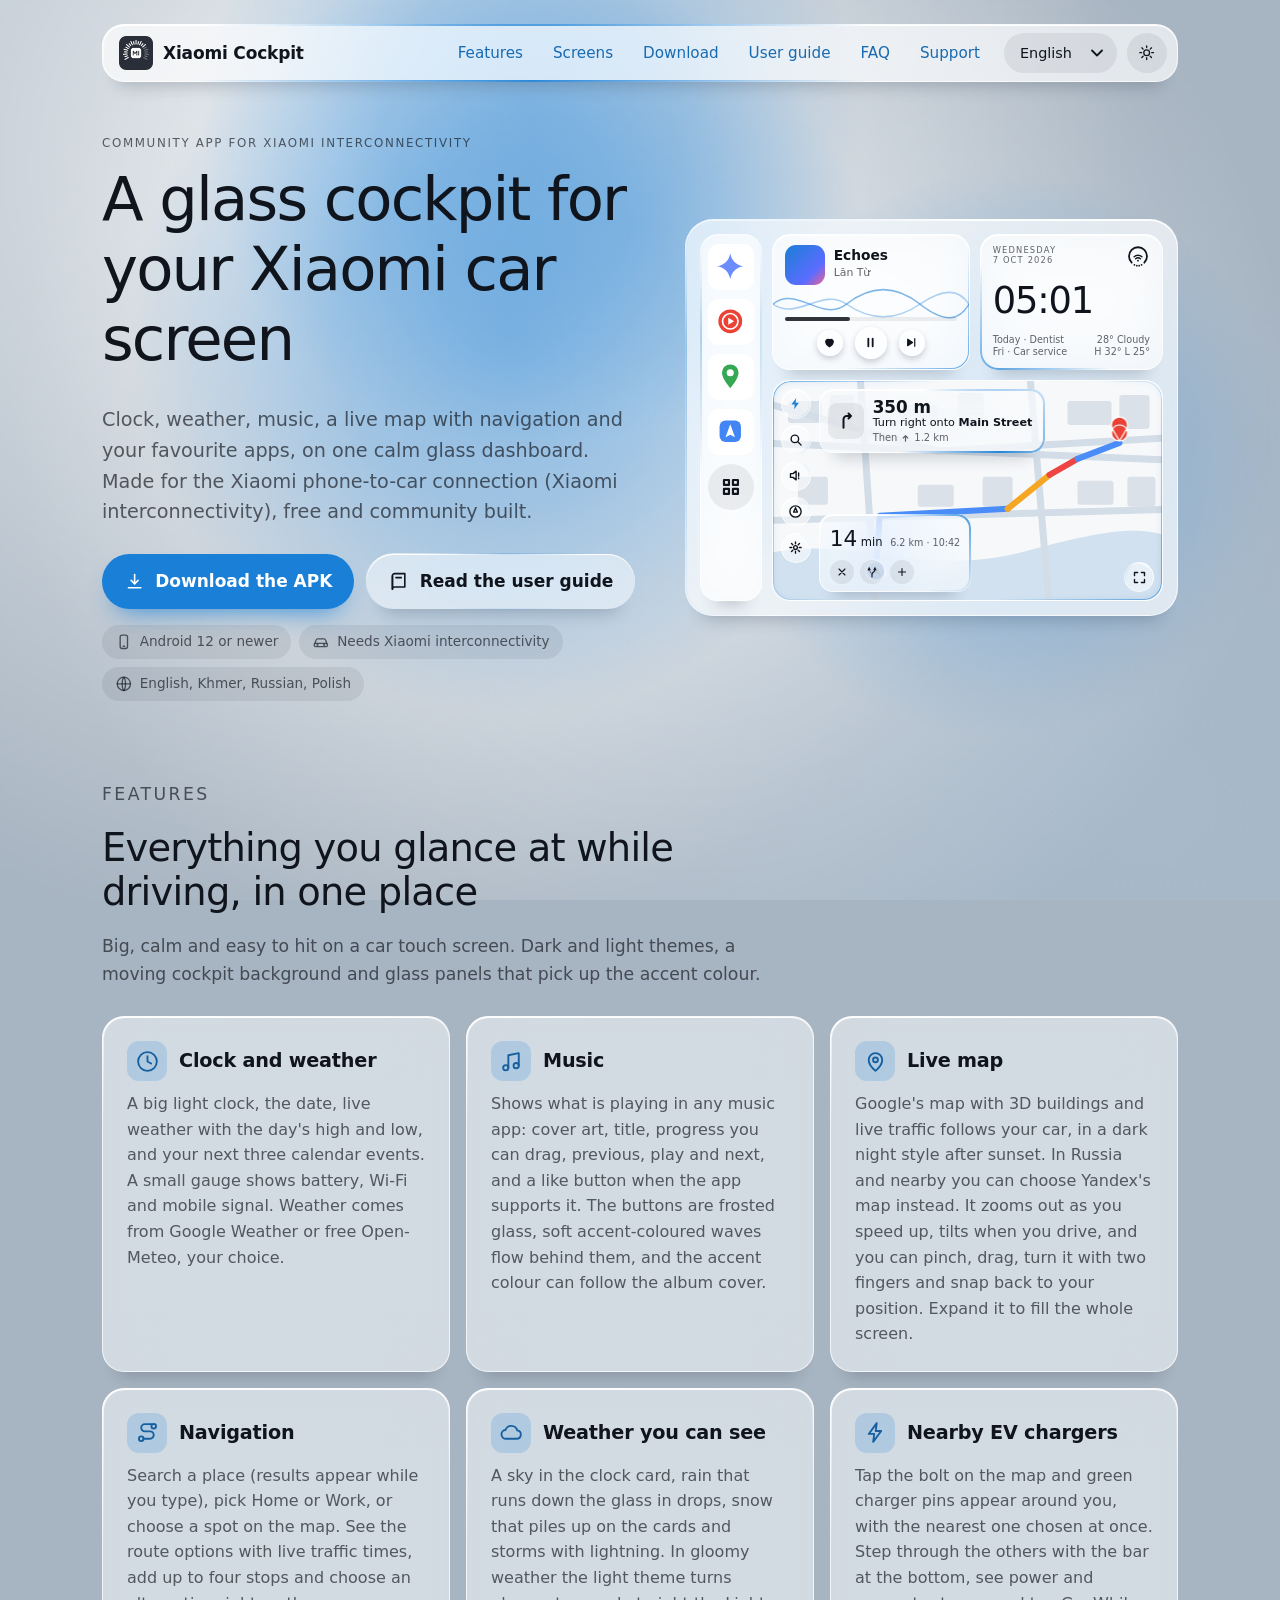
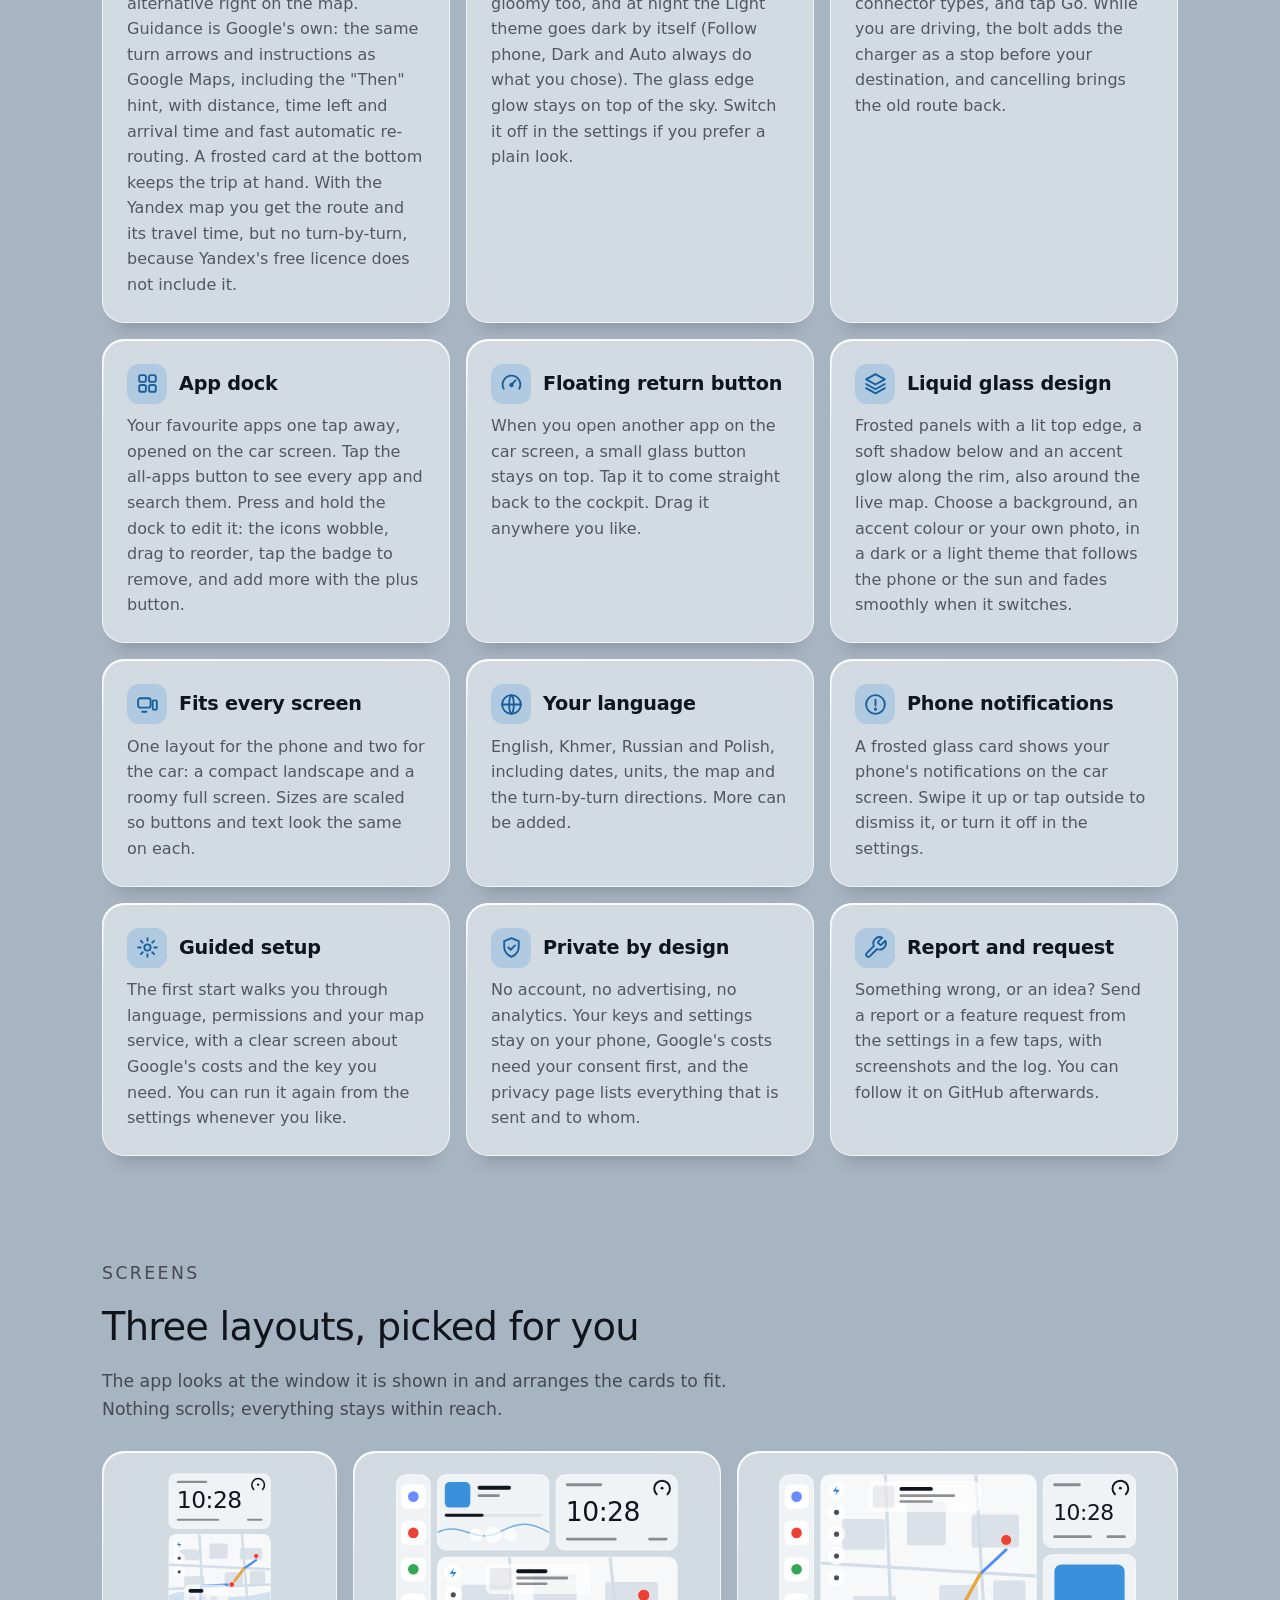
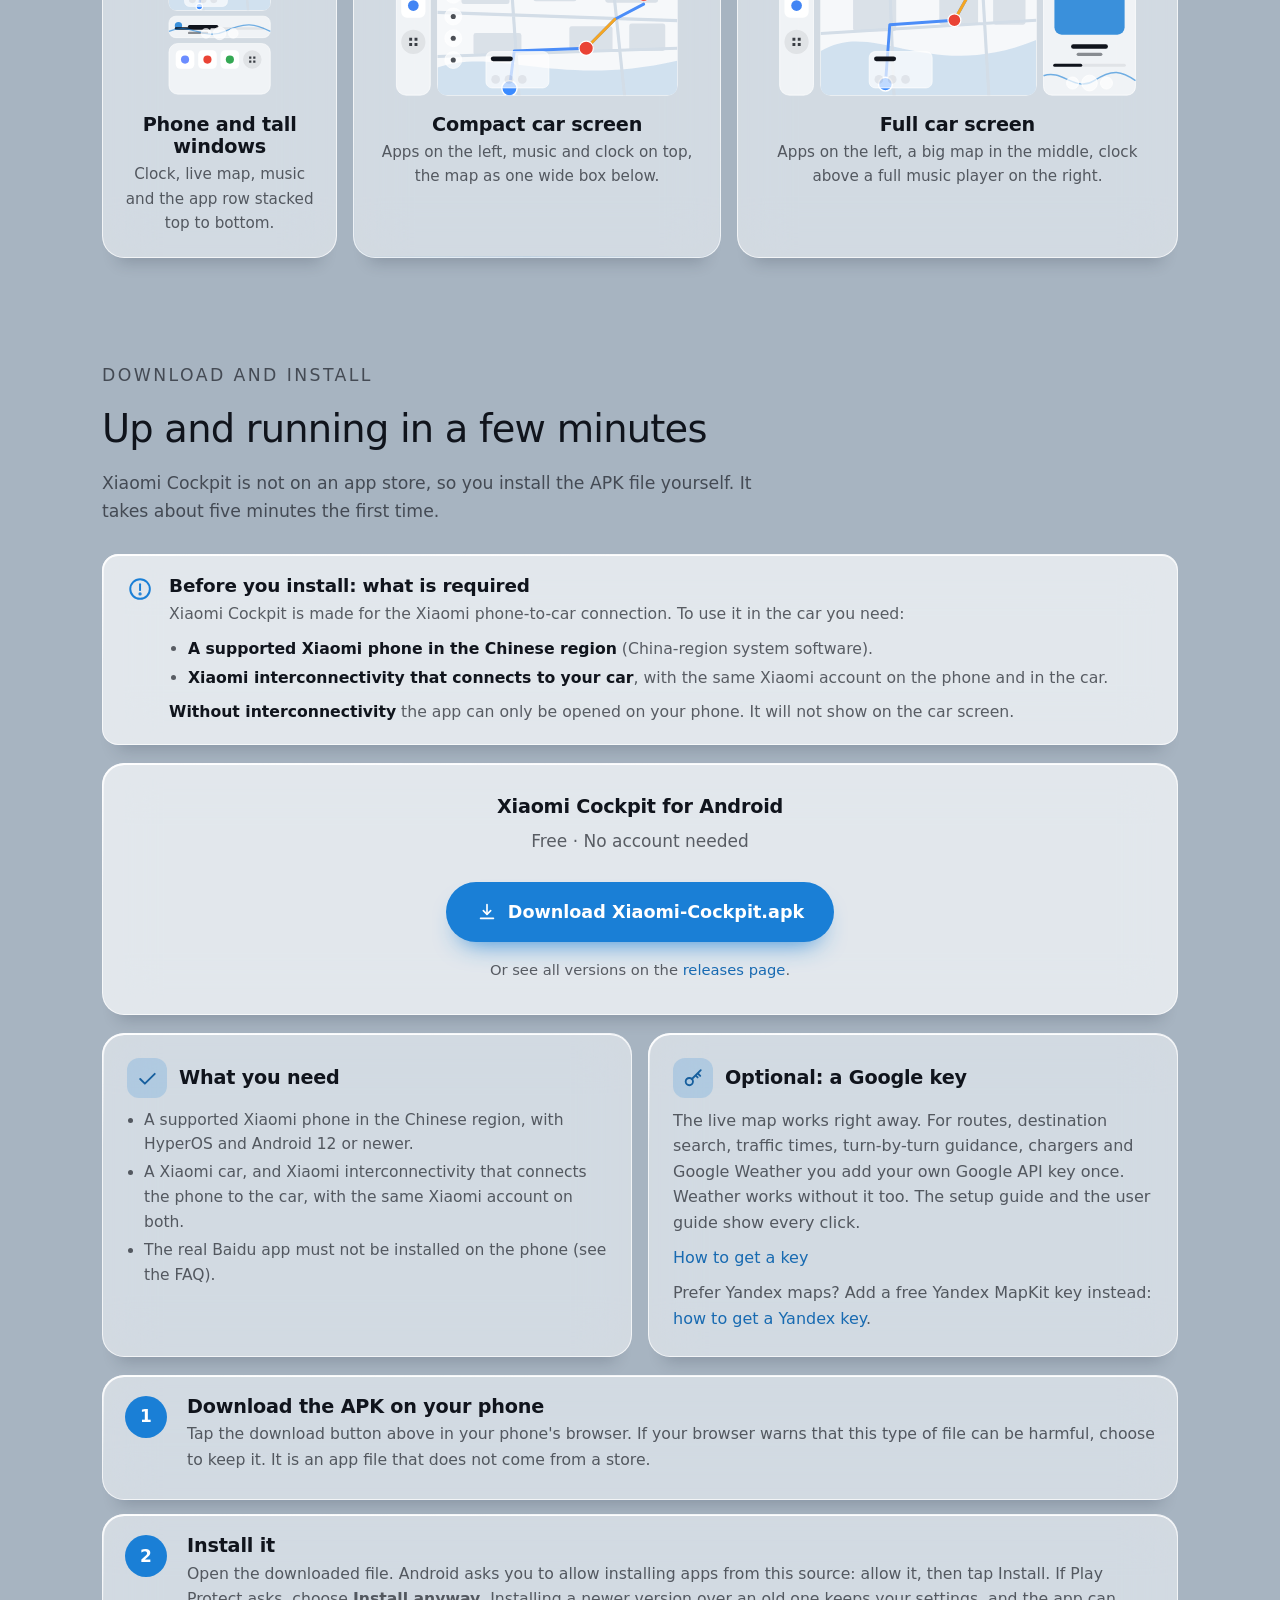
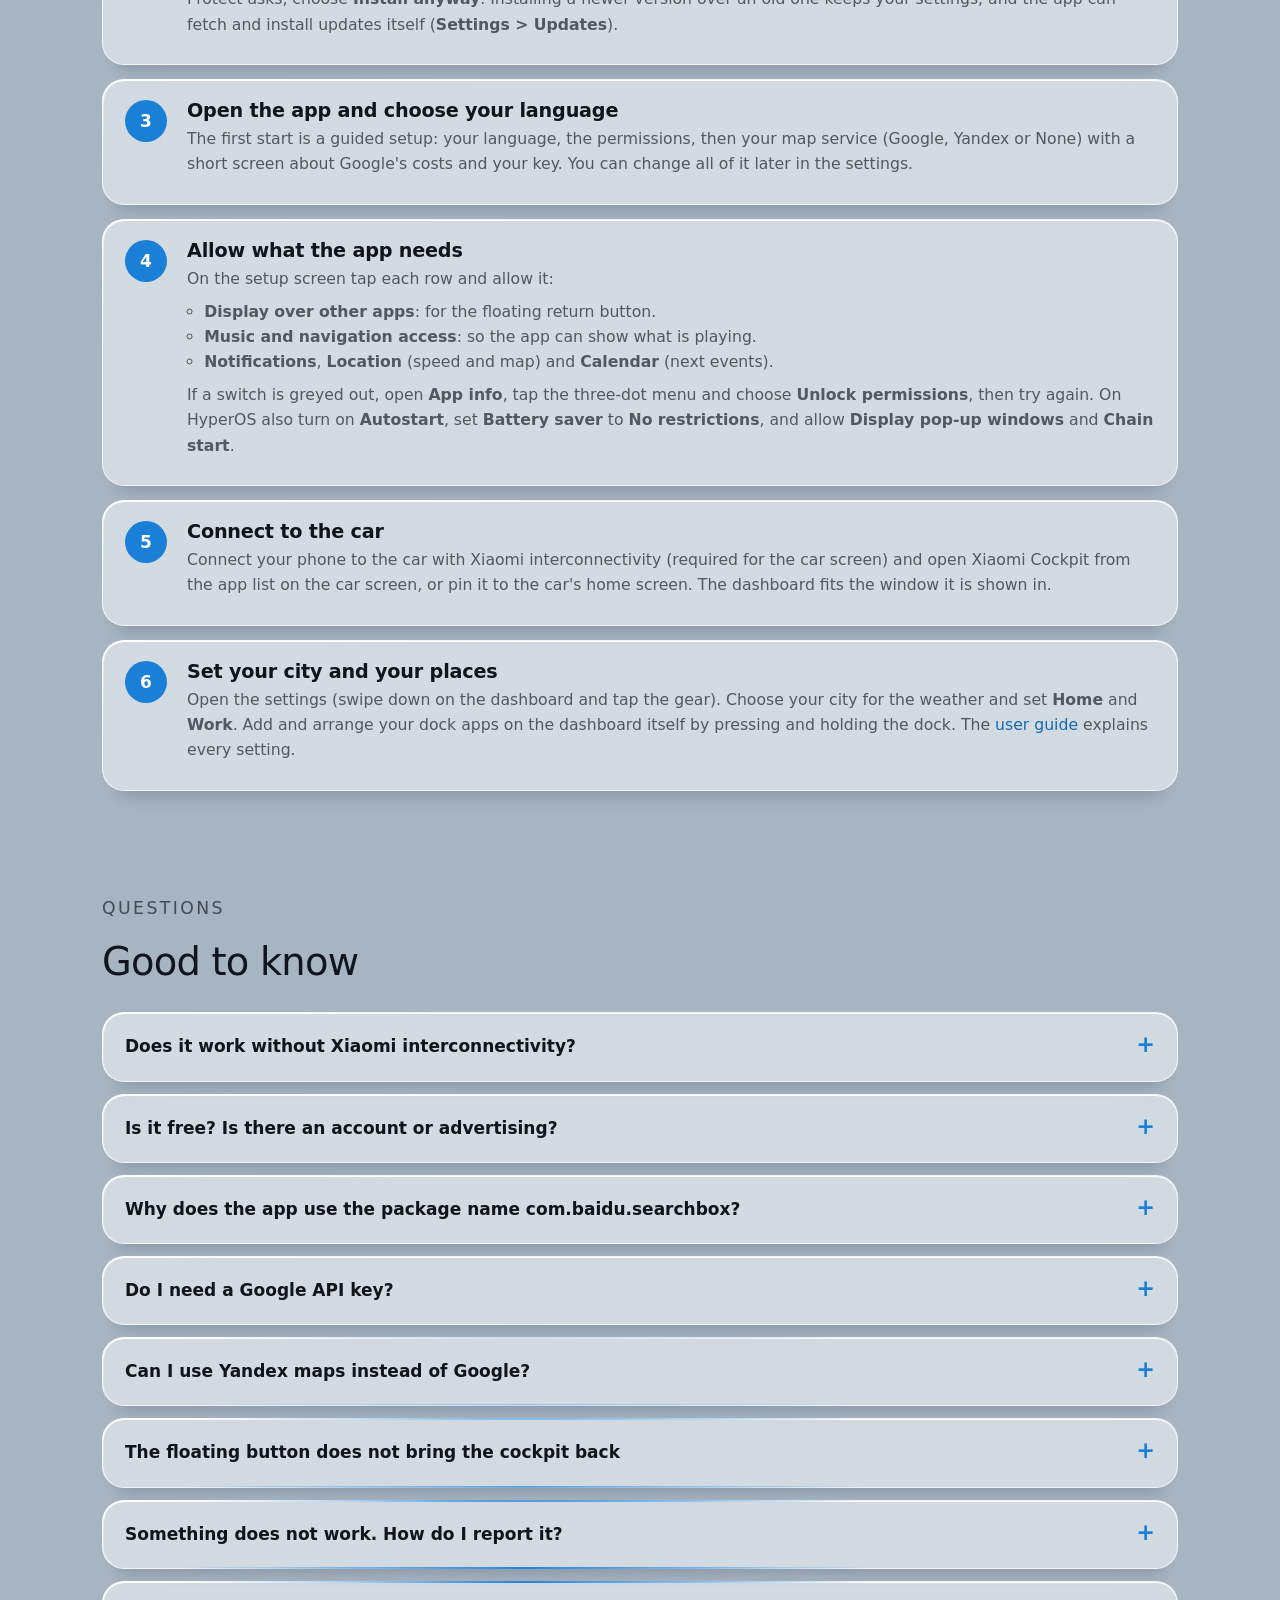
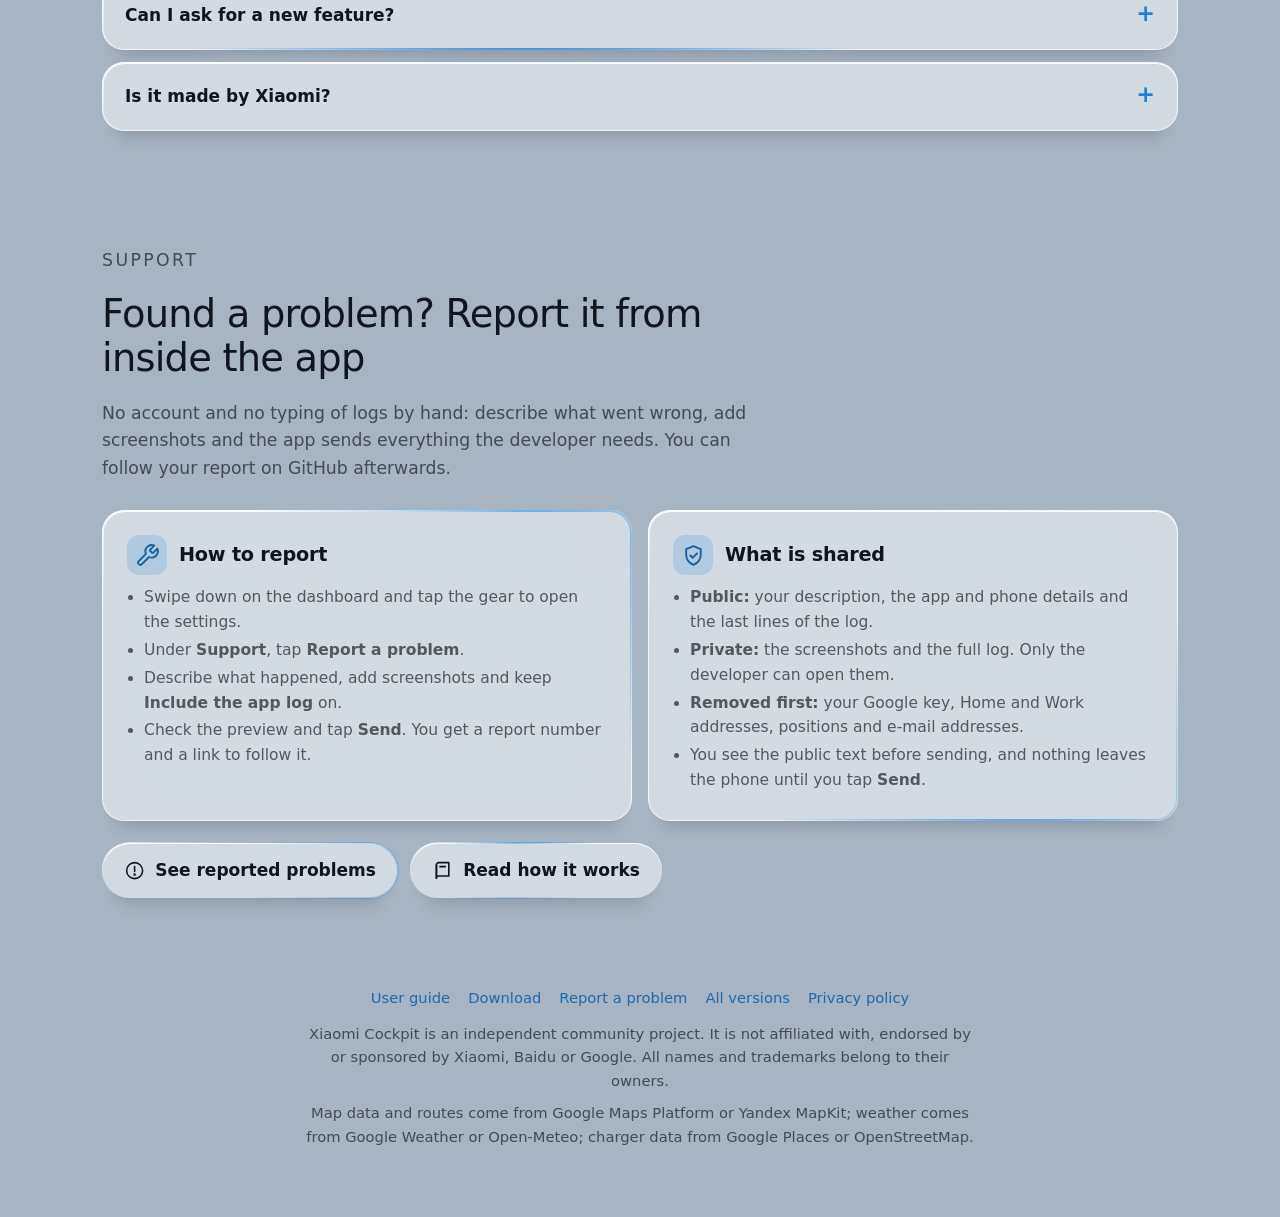
==== commit fff4d52a: "Website 2.0: red stop discs, correct alternative-route icon, stops text in all languages Co-Authored" ====
--- a/index.html
+++ b/index.html
@@ -15,7 +15,7 @@
 <link rel="icon" href="assets/brand/icon-192.png" type="image/png" sizes="192x192">
 <link rel="apple-touch-icon" href="apple-touch-icon.png">
 <meta property="og:image" content="https://xiaomi-cockpit.github.io/assets/brand/icon-512.png">
-<link rel="stylesheet" href="assets/style.css?v=202610071300">
+<link rel="stylesheet" href="assets/style.css?v=202610071400">
 <script>
   /* set the theme before the page paints, so there is no flash */
   (function () {
@@ -111,12 +111,12 @@
                 <span class="turn"><svg class="ic" viewBox="0 0 24 24" aria-hidden="true" ><path d="M9 20V10a4 4 0 0 1 4-4h5M15 3l3 3-3 3"/></svg></span>
                 <div><b>350 m</b><span class="st">Turn right onto <em>Main Street</em></span><span class="then">Then <svg class="ic" viewBox="0 0 24 24" aria-hidden="true" ><path d="M17 20V9M12 13l5-5 5 5" transform="translate(-5 0)"/></svg> 1.2 km</span></div>
               </div>
-              <div class="trip glass"><div class="tm"><b>14</b> min <small>6.2 km · 10:42</small></div><div class="tb"><span class="rb flat"><svg class="ic" viewBox="0 0 24 24" aria-hidden="true" ><path d="M6 6l12 12M18 6L6 18"/></svg></span><span class="rb flat"><svg class="ic" viewBox="0 0 24 24" aria-hidden="true" ><path d="M7 20v-7l-3 3M7 13l3 3M17 4v7M17 11c0 4-5 4-5 9"/></svg></span><span class="rb flat"><svg class="ic" viewBox="0 0 24 24" aria-hidden="true" ><path d="M12 5v14M5 12h14"/></svg></span></div></div>
+              <div class="trip glass"><div class="tm"><b>14</b> min <small>6.2 km · 10:42</small></div><div class="tb"><span class="rb flat"><svg class="ic" viewBox="0 0 24 24" aria-hidden="true" ><path d="M6 6l12 12M18 6L6 18"/></svg></span><span class="rb flat"><svg class="ic" viewBox="0 0 24 24" aria-hidden="true" ><path d="M12 22V16.3M12 16.3C12 12 17.8 12 17.8 8.6"/><path d="M12 16.3C12 12 6.2 12 6.2 8.6" stroke-dasharray="1.7 2.2" stroke-linecap="butt"/><path d="M17.8 1.4L14.4 8.6H21.2zM6.2 1.4L2.9 8.6H9.6z" fill="currentColor" stroke="none"/></svg></span><span class="rb flat"><svg class="ic" viewBox="0 0 24 24" aria-hidden="true" ><path d="M12 5v14M5 12h14"/></svg></span></div></div>
               <div class="exp rb glass"><svg class="ic" viewBox="0 0 24 24" aria-hidden="true" ><path d="M4 9V4h5M20 9V4h-5M4 15v5h5M20 15v5h-5"/></svg></div>
               <div class="evcard glass">
                 <div class="evh"><b>EV Charging Station</b></div>
                 <div class="evm">2 min · 500 m · ETA 10:30</div>
-                <div class="evb"><span class="go"><span class="l-go">Go</span><span class="l-add">Add</span></span><span class="rb flat"><svg class="ic" viewBox="0 0 24 24" aria-hidden="true" ><path d="M7 20v-7l-3 3M7 13l3 3M17 4v7M17 11c0 4-5 4-5 9"/></svg></span><span class="rb flat"><svg class="ic" viewBox="0 0 24 24" aria-hidden="true" ><path d="M12 5v14M5 12h14"/></svg></span></div>
+                <div class="evb"><span class="go"><span class="l-go">Go</span><span class="l-add">Add</span></span><span class="rb flat"><svg class="ic" viewBox="0 0 24 24" aria-hidden="true" ><path d="M12 22V16.3M12 16.3C12 12 17.8 12 17.8 8.6"/><path d="M12 16.3C12 12 6.2 12 6.2 8.6" stroke-dasharray="1.7 2.2" stroke-linecap="butt"/><path d="M17.8 1.4L14.4 8.6H21.2zM6.2 1.4L2.9 8.6H9.6z" fill="currentColor" stroke="none"/></svg></span><span class="rb flat"><svg class="ic" viewBox="0 0 24 24" aria-hidden="true" ><path d="M12 5v14M5 12h14"/></svg></span></div>
               </div>
               <div class="evbar glass"><span>&lsaquo;</span><b>2 / 15</b><span>&rsaquo;</span></div>
               <div class="xbtn rb glass"><svg class="ic" viewBox="0 0 24 24" aria-hidden="true" ><path d="M6 6l12 12M18 6L6 18"/></svg></div>
@@ -299,7 +299,7 @@
   </div>
 </footer>
 
-<script src="assets/i18n.js?v=202610071300" defer></script>
-<script src="assets/site.js?v=202610071300" defer></script>
+<script src="assets/i18n.js?v=202610071400" defer></script>
+<script src="assets/site.js?v=202610071400" defer></script>
 </body>
 </html>
--- a/assets/style.css
+++ b/assets/style.css
@@ -185,7 +185,7 @@
 .mmap .route.alt { stroke: #8b97a8; stroke-width: 5; }
 .mmap .bub rect { fill: #4b8df8; } .mmap .bub text { fill: #fff; font-size: 9px; font-weight: 700; }
 .mmap .car { fill: #3b8bff; stroke: #fff; stroke-width: 3; }
-.mmap .stop circle { fill: #3b8bff; stroke: #fff; stroke-width: 2.5; } .mmap .stop text { fill: #fff; font-size: 11px; font-weight: 700; }
+.mmap .stop circle { fill: #ea4335; stroke: #fff; stroke-width: 2.5; } .mmap .stop text { fill: #fff; font-size: 11px; font-weight: 700; }
 .mmap .pinred path { fill: #ea4335; stroke: #fff; stroke-width: 1.2; transform: translate(0 -6px); }
 .mmap .pins circle { fill: #2bb673; stroke: #fff; stroke-width: 2.4; } .mmap .pins path { fill: #fff; }
 .mmap .pins .sel circle { stroke-width: 3; }
@@ -440,7 +440,7 @@
 .il .mp { fill: var(--map-bg); } .il .wt { fill: var(--map-water, rgba(80, 140, 200, .22)); } .il .bl { fill: var(--map-bld, rgba(120, 140, 170, .22)); }
 .il .st { stroke: var(--map-line); stroke-width: 2.6; fill: none; stroke-linecap: round; }
 .il .rt { stroke: #4b8df8; stroke-width: 2.4; fill: none; stroke-linecap: round; stroke-linejoin: round; } .il .rt.sl { stroke: #f5a623; }
-.il .stp { fill: #3b8bff; stroke: #fff; stroke-width: 1; } .il .car { fill: #3b8bff; stroke: #fff; stroke-width: 1.2; } .il .pin { fill: #ea4335; stroke: #fff; stroke-width: .6; }
+.il .stp { fill: #ea4335; stroke: #fff; stroke-width: 1; } .il .car { fill: #3b8bff; stroke: #fff; stroke-width: 1.2; } .il .pin { fill: #ea4335; stroke: #fff; stroke-width: .6; }
 .il .rb { fill: var(--glass-strong); stroke: var(--rim); stroke-width: .8; } .il .gl2 { fill: var(--text); opacity: .75; } .il .ac { fill: var(--accent); }
 .il .tl { fill: var(--chip); } .il .tx { fill: var(--text); } .il .dm { fill: var(--dim); opacity: .7; } .il .fl { fill: var(--chip); }
 .il .tm { fill: var(--text); font-weight: 200; letter-spacing: -.02em; } .il .ga { stroke: var(--text); stroke-width: 1.6; fill: none; stroke-linecap: round; }
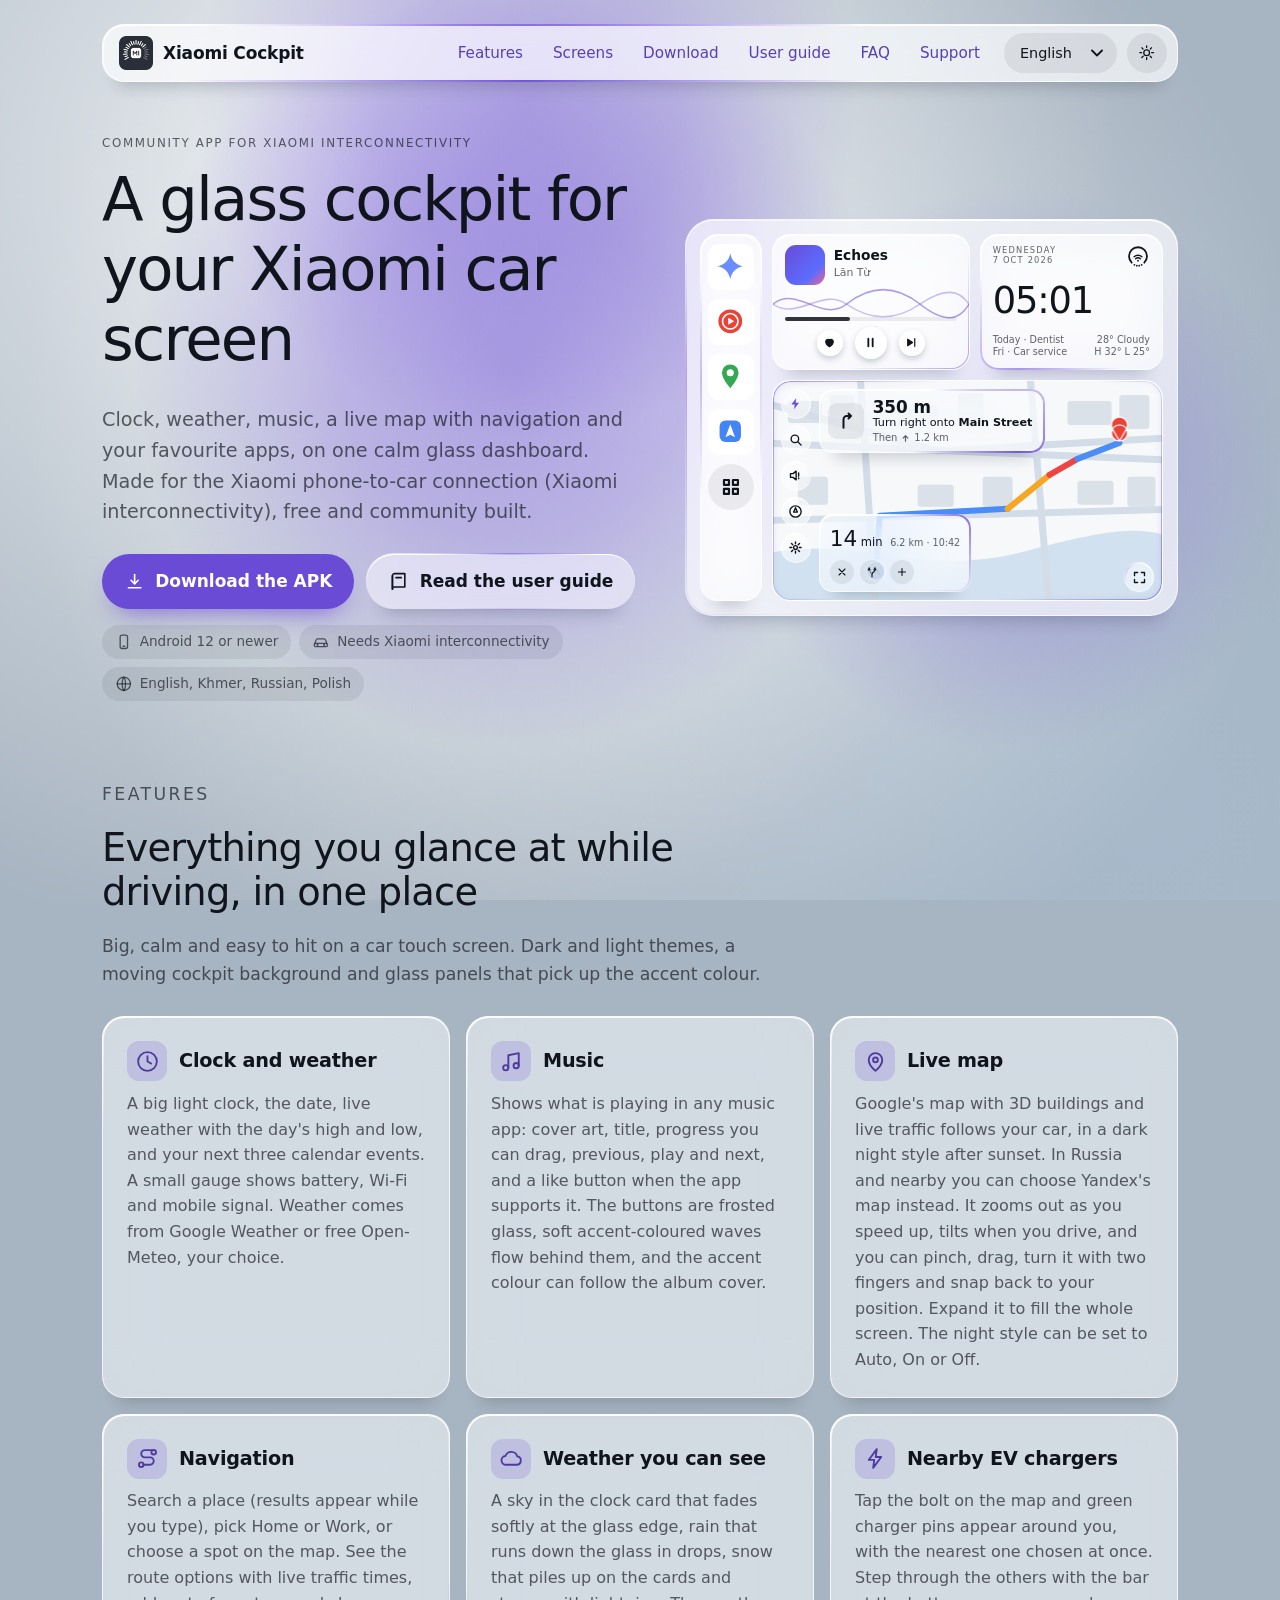
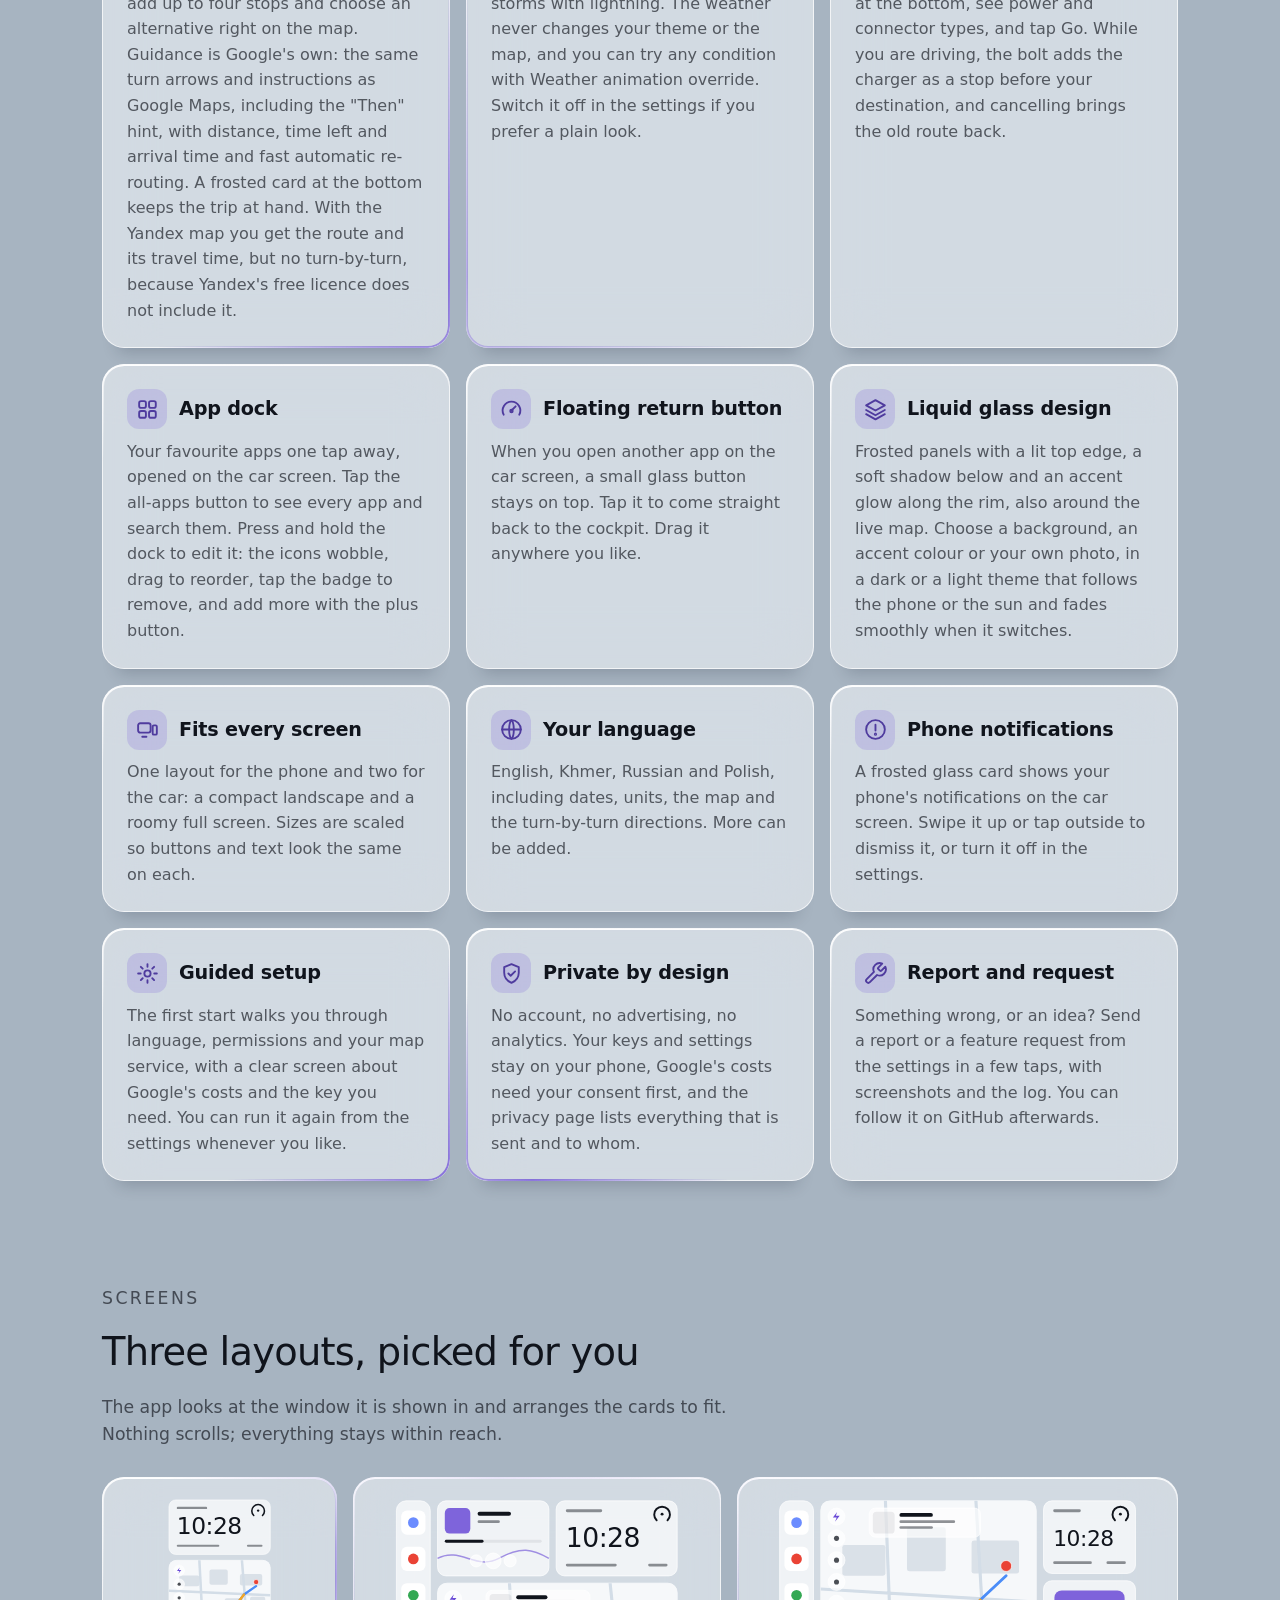
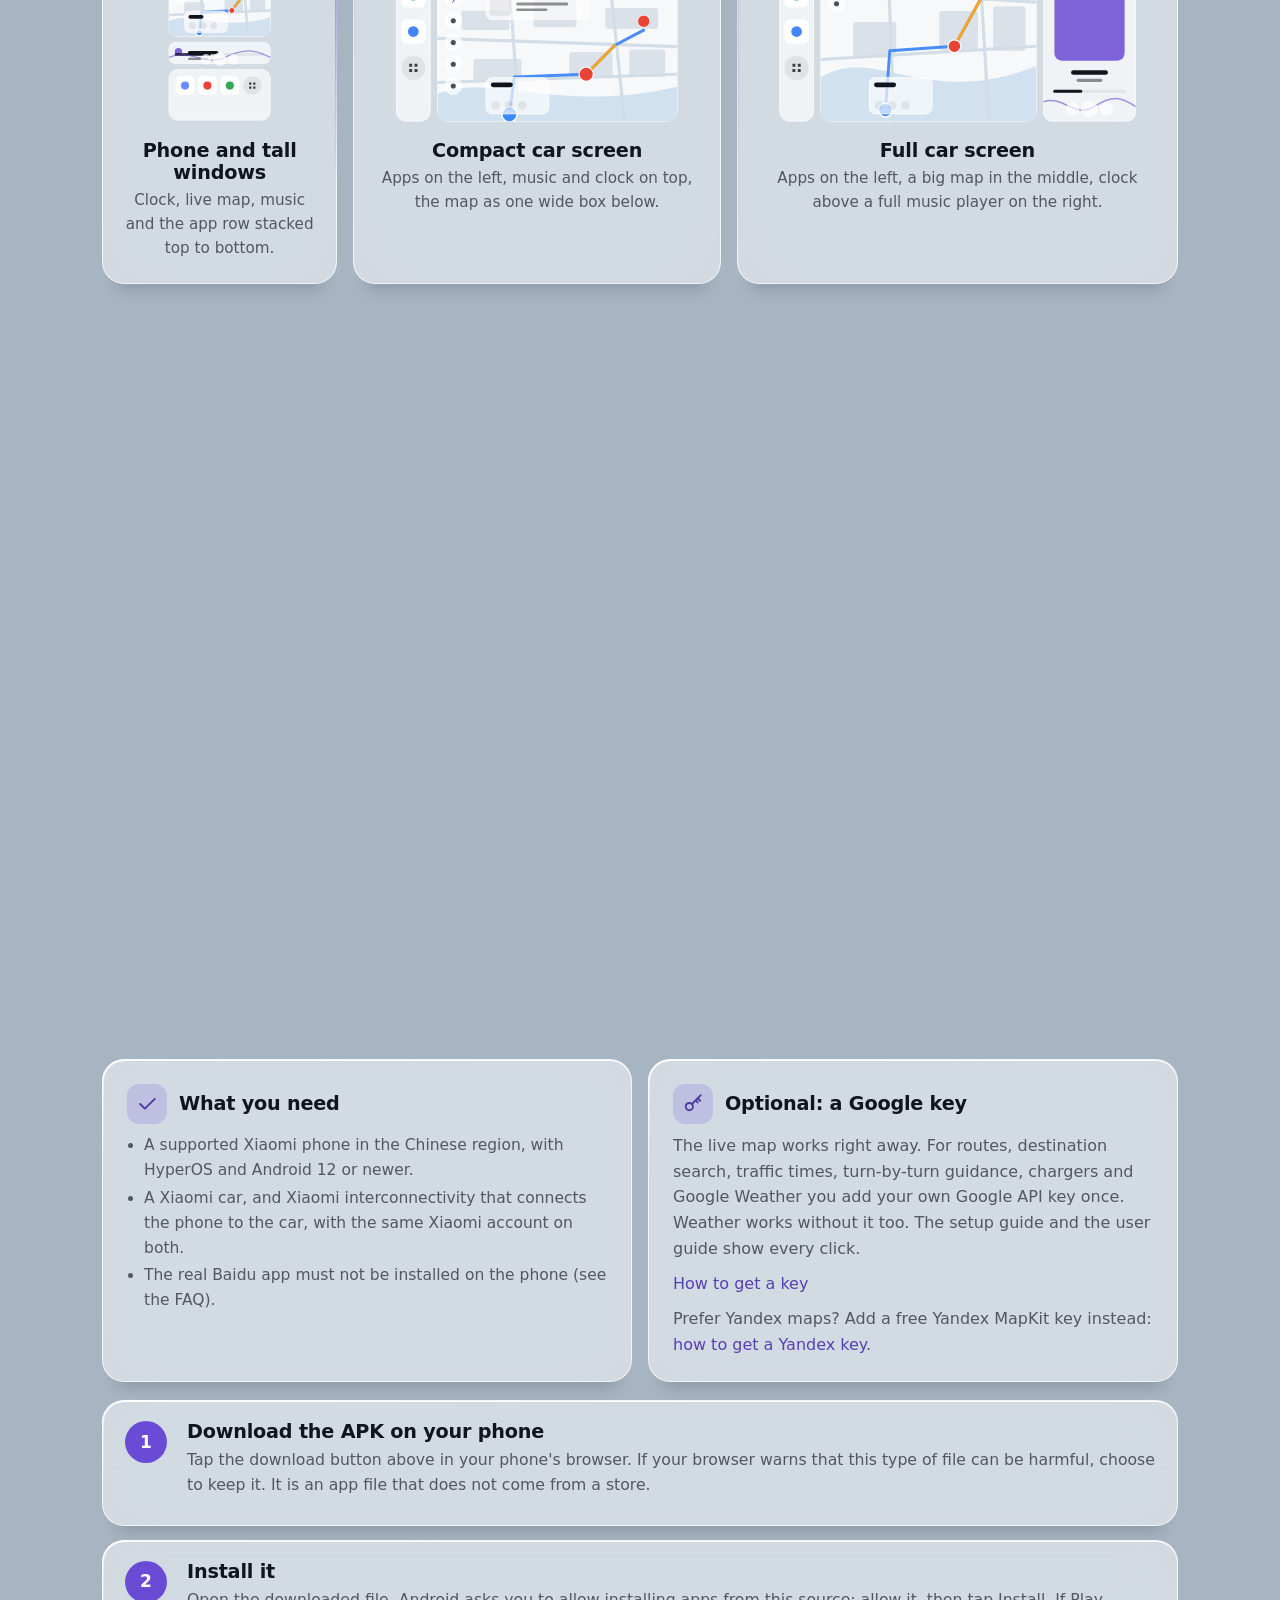
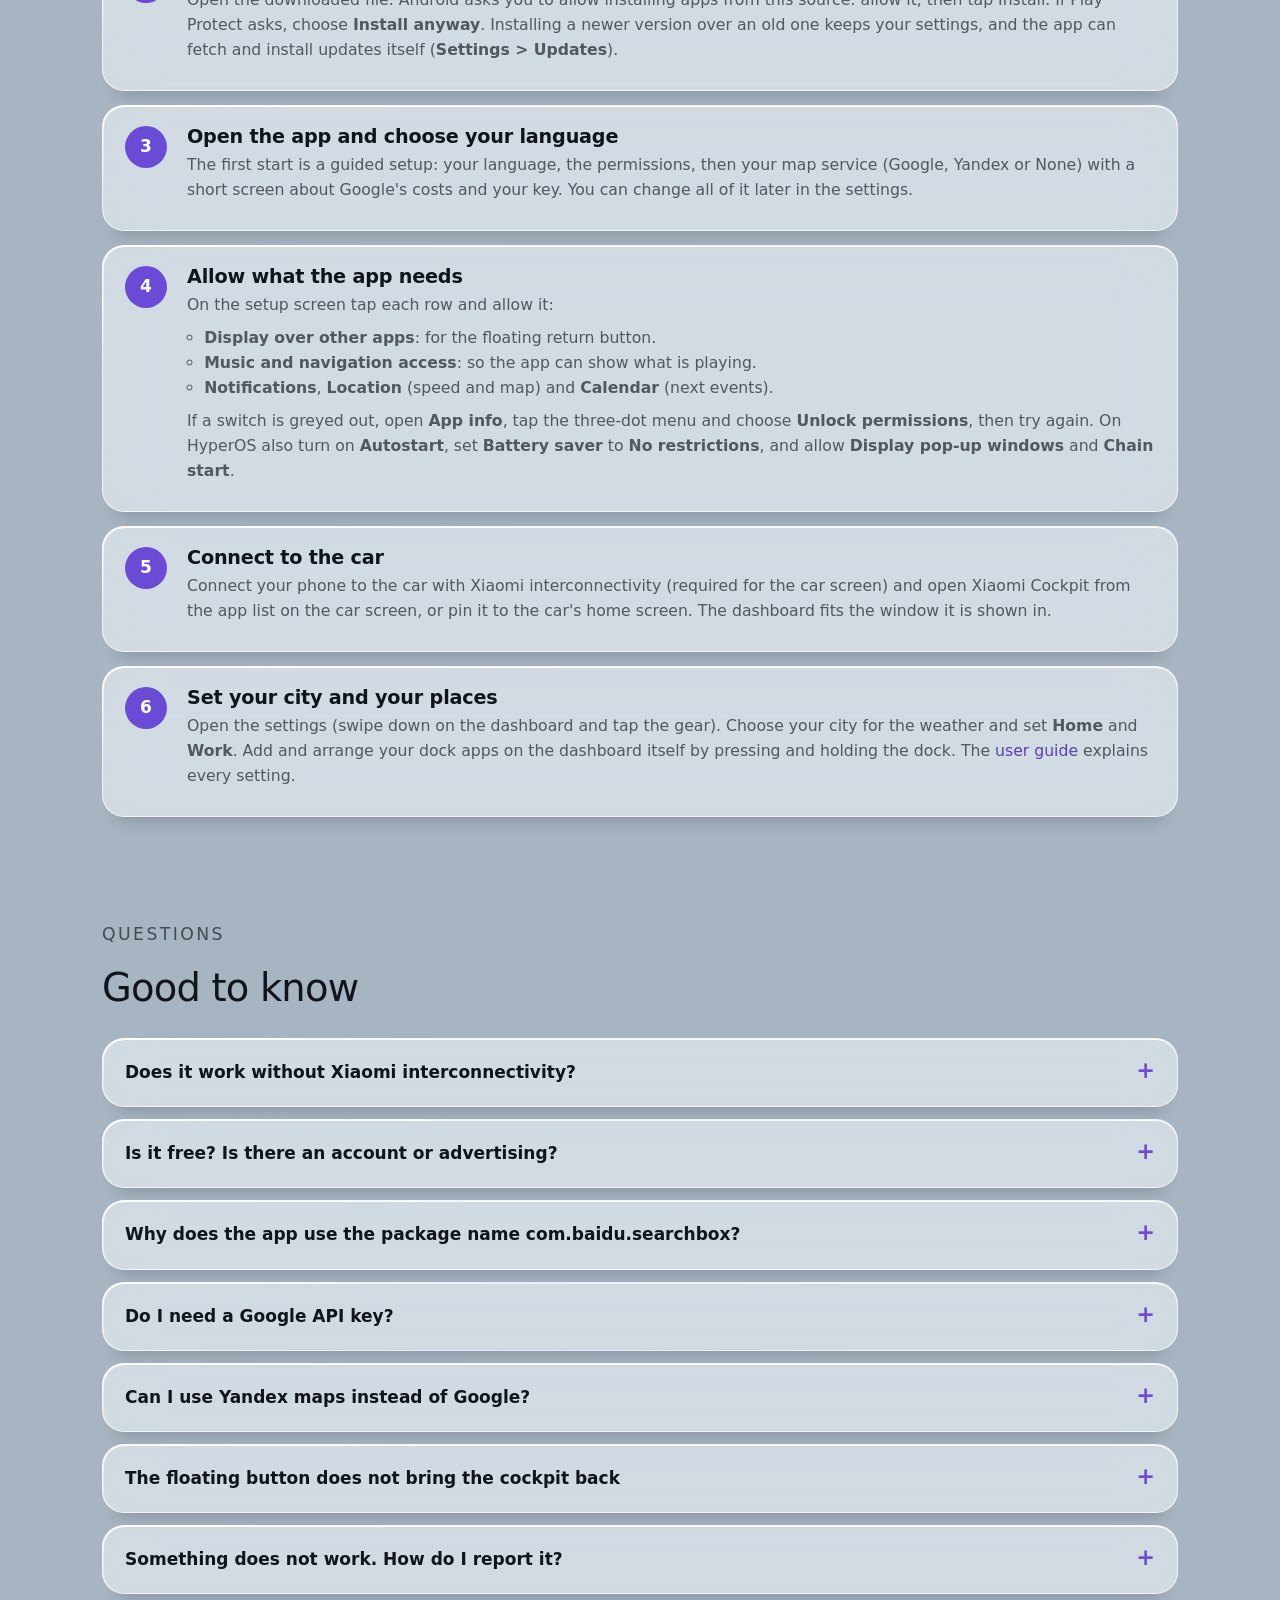
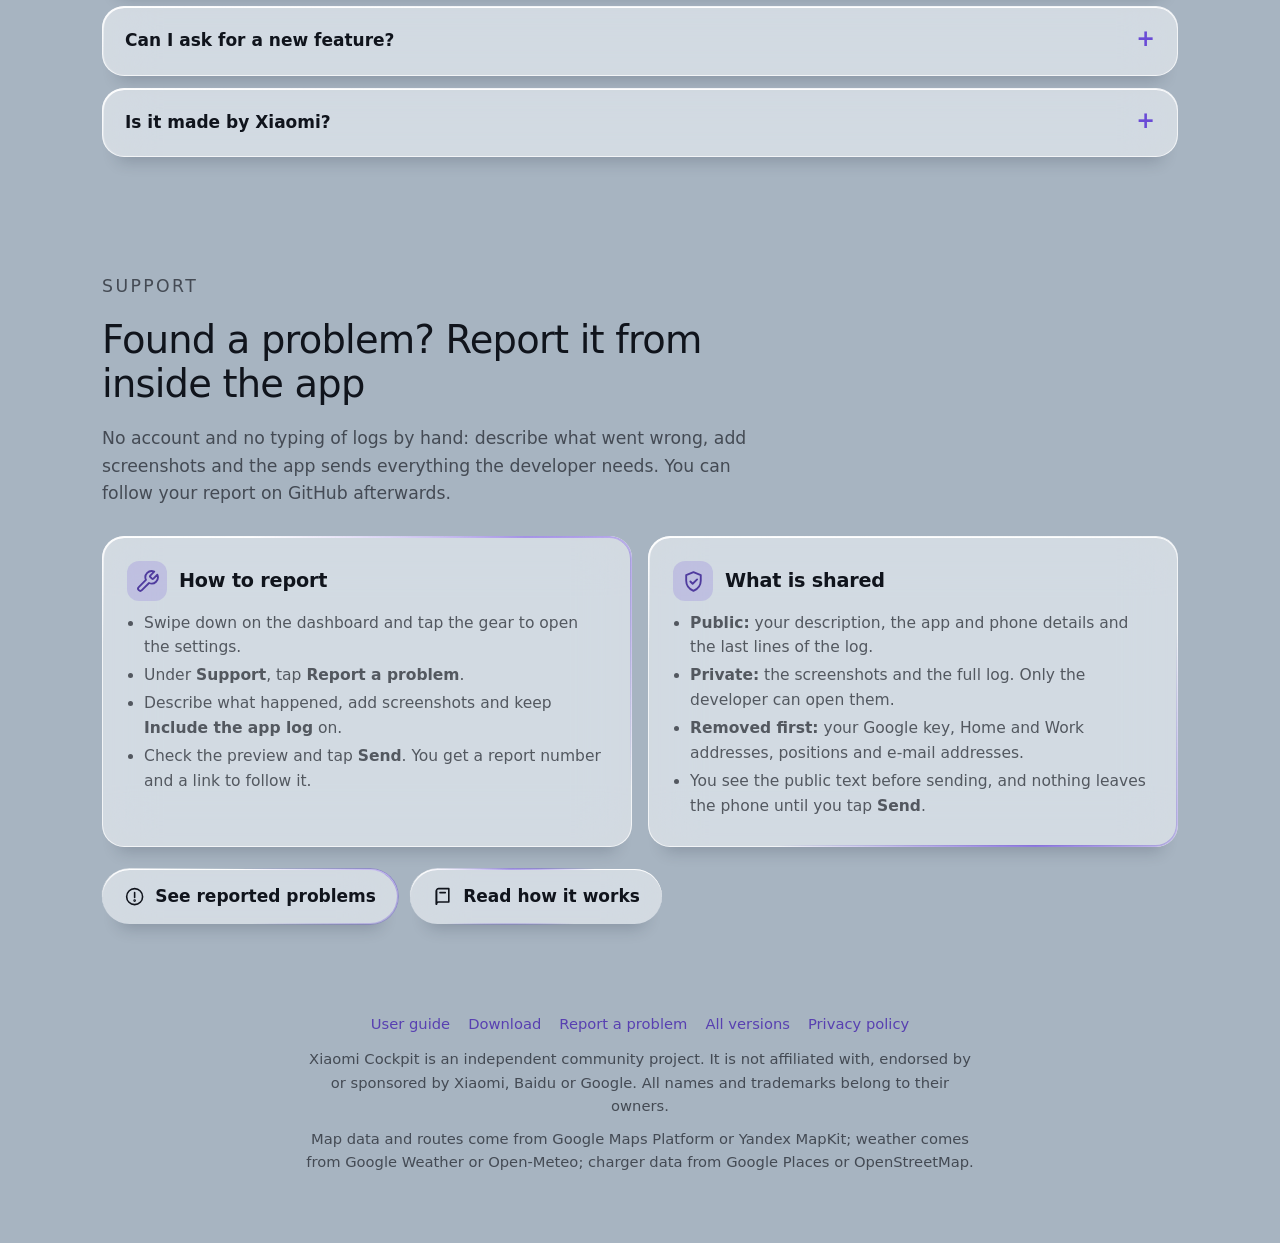
==== commit c3ab8c42: "Website 2.1: weather never changes the theme or map, Night map, weather animation override, long pre" ====
--- a/index.html
+++ b/index.html
@@ -15,7 +15,7 @@
 <link rel="icon" href="assets/brand/icon-192.png" type="image/png" sizes="192x192">
 <link rel="apple-touch-icon" href="apple-touch-icon.png">
 <meta property="og:image" content="https://xiaomi-cockpit.github.io/assets/brand/icon-512.png">
-<link rel="stylesheet" href="assets/style.css?v=202610071400">
+<link rel="stylesheet" href="assets/style.css?v=202610081200">
 <script>
   /* set the theme before the page paints, so there is no flash */
   (function () {
@@ -141,11 +141,11 @@
       <article class="card glass reveal"><h3><span class="badge"><svg class="ic" aria-hidden="true"><use href="assets/icons.svg#i-music"/></svg></span>Music</h3>
         <p>Shows what is playing in any music app: cover art, title, progress you can drag, previous, play and next, and a like button when the app supports it. The buttons are frosted glass, soft accent-coloured waves flow behind them, and the accent colour can follow the album cover.</p></article>
       <article class="card glass reveal"><h3><span class="badge"><svg class="ic" aria-hidden="true"><use href="assets/icons.svg#i-map"/></svg></span>Live map</h3>
-        <p>Google's map with 3D buildings and live traffic follows your car, in a dark night style after sunset. In Russia and nearby you can choose Yandex's map instead. It zooms out as you speed up, tilts when you drive, and you can pinch, drag, turn it with two fingers and snap back to your position. Expand it to fill the whole screen.</p></article>
+        <p>Google's map with 3D buildings and live traffic follows your car, in a dark night style after sunset. In Russia and nearby you can choose Yandex's map instead. It zooms out as you speed up, tilts when you drive, and you can pinch, drag, turn it with two fingers and snap back to your position. Expand it to fill the whole screen. The night style can be set to Auto, On or Off.</p></article>
       <article class="card glass reveal"><h3><span class="badge"><svg class="ic" aria-hidden="true"><use href="assets/icons.svg#i-route"/></svg></span>Navigation</h3>
         <p>Search a place (results appear while you type), pick Home or Work, or choose a spot on the map. See the route options with live traffic times, add up to four stops and choose an alternative right on the map. Guidance is Google's own: the same turn arrows and instructions as Google Maps, including the "Then" hint, with distance, time left and arrival time and fast automatic re-routing. A frosted card at the bottom keeps the trip at hand. With the Yandex map you get the route and its travel time, but no turn-by-turn, because Yandex's free licence does not include it.</p></article>
       <article class="card glass reveal"><h3><span class="badge"><svg class="ic" aria-hidden="true"><use href="assets/icons.svg#i-weather"/></svg></span>Weather you can see</h3>
-        <p>A sky in the clock card, rain that runs down the glass in drops, snow that piles up on the cards and storms with lightning. In gloomy weather the light theme turns gloomy too, and at night the Light theme goes dark by itself (Follow phone, Dark and Auto always do what you chose). The glass edge glow stays on top of the sky. Switch it off in the settings if you prefer a plain look.</p></article>
+        <p>A sky in the clock card that fades softly at the glass edge, rain that runs down the glass in drops, snow that piles up on the cards and storms with lightning. The weather never changes your theme or the map, and you can try any condition with Weather animation override. Switch it off in the settings if you prefer a plain look.</p></article>
       <article class="card glass reveal"><h3><span class="badge"><svg class="ic" aria-hidden="true"><use href="assets/icons.svg#i-bolt"/></svg></span>Nearby EV chargers</h3>
         <p>Tap the bolt on the map and green charger pins appear around you, with the nearest one chosen at once. Step through the others with the bar at the bottom, see power and connector types, and tap Go. While you are driving, the bolt adds the charger as a stop before your destination, and cancelling brings the old route back.</p></article>
       <article class="card glass reveal"><h3><span class="badge"><svg class="ic" aria-hidden="true"><use href="assets/icons.svg#i-apps"/></svg></span>App dock</h3>
@@ -299,7 +299,7 @@
   </div>
 </footer>
 
-<script src="assets/i18n.js?v=202610071400" defer></script>
-<script src="assets/site.js?v=202610071400" defer></script>
+<script src="assets/i18n.js?v=202610081200" defer></script>
+<script src="assets/site.js?v=202610081200" defer></script>
 </body>
 </html>
